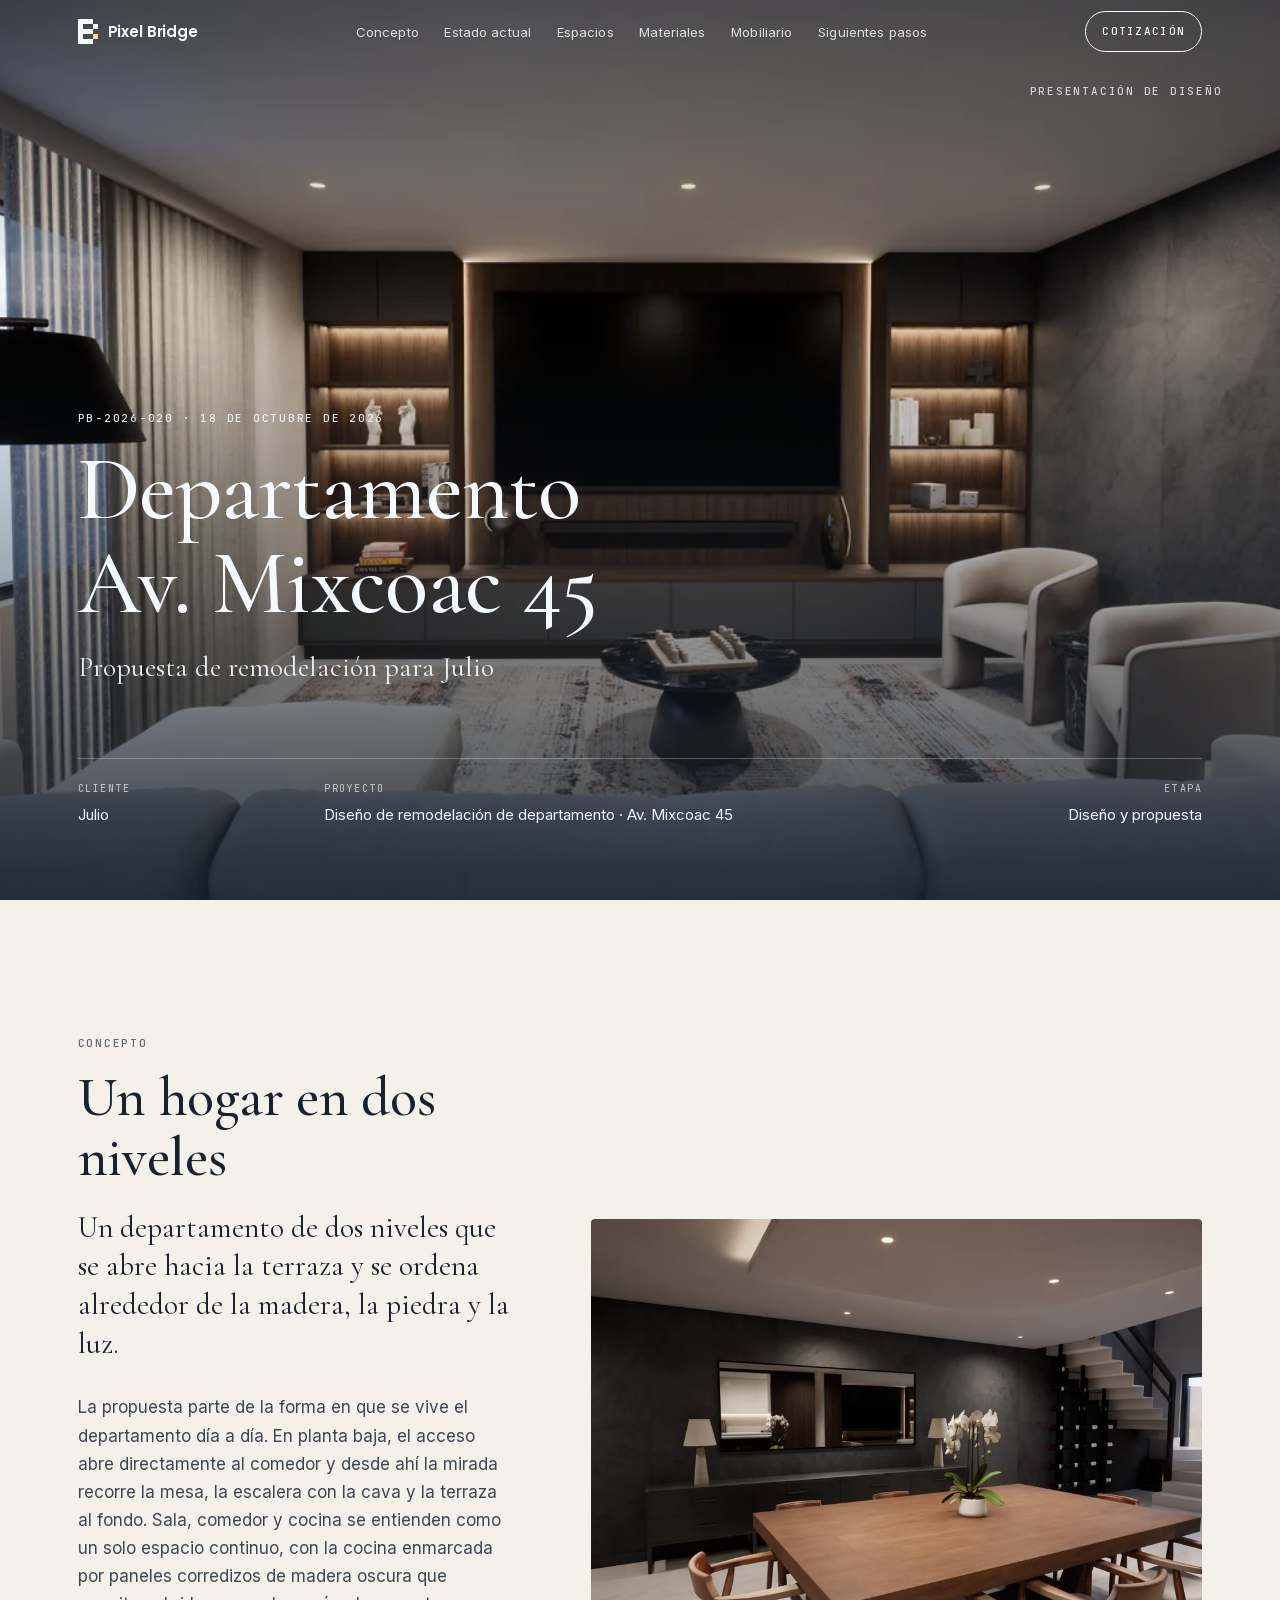
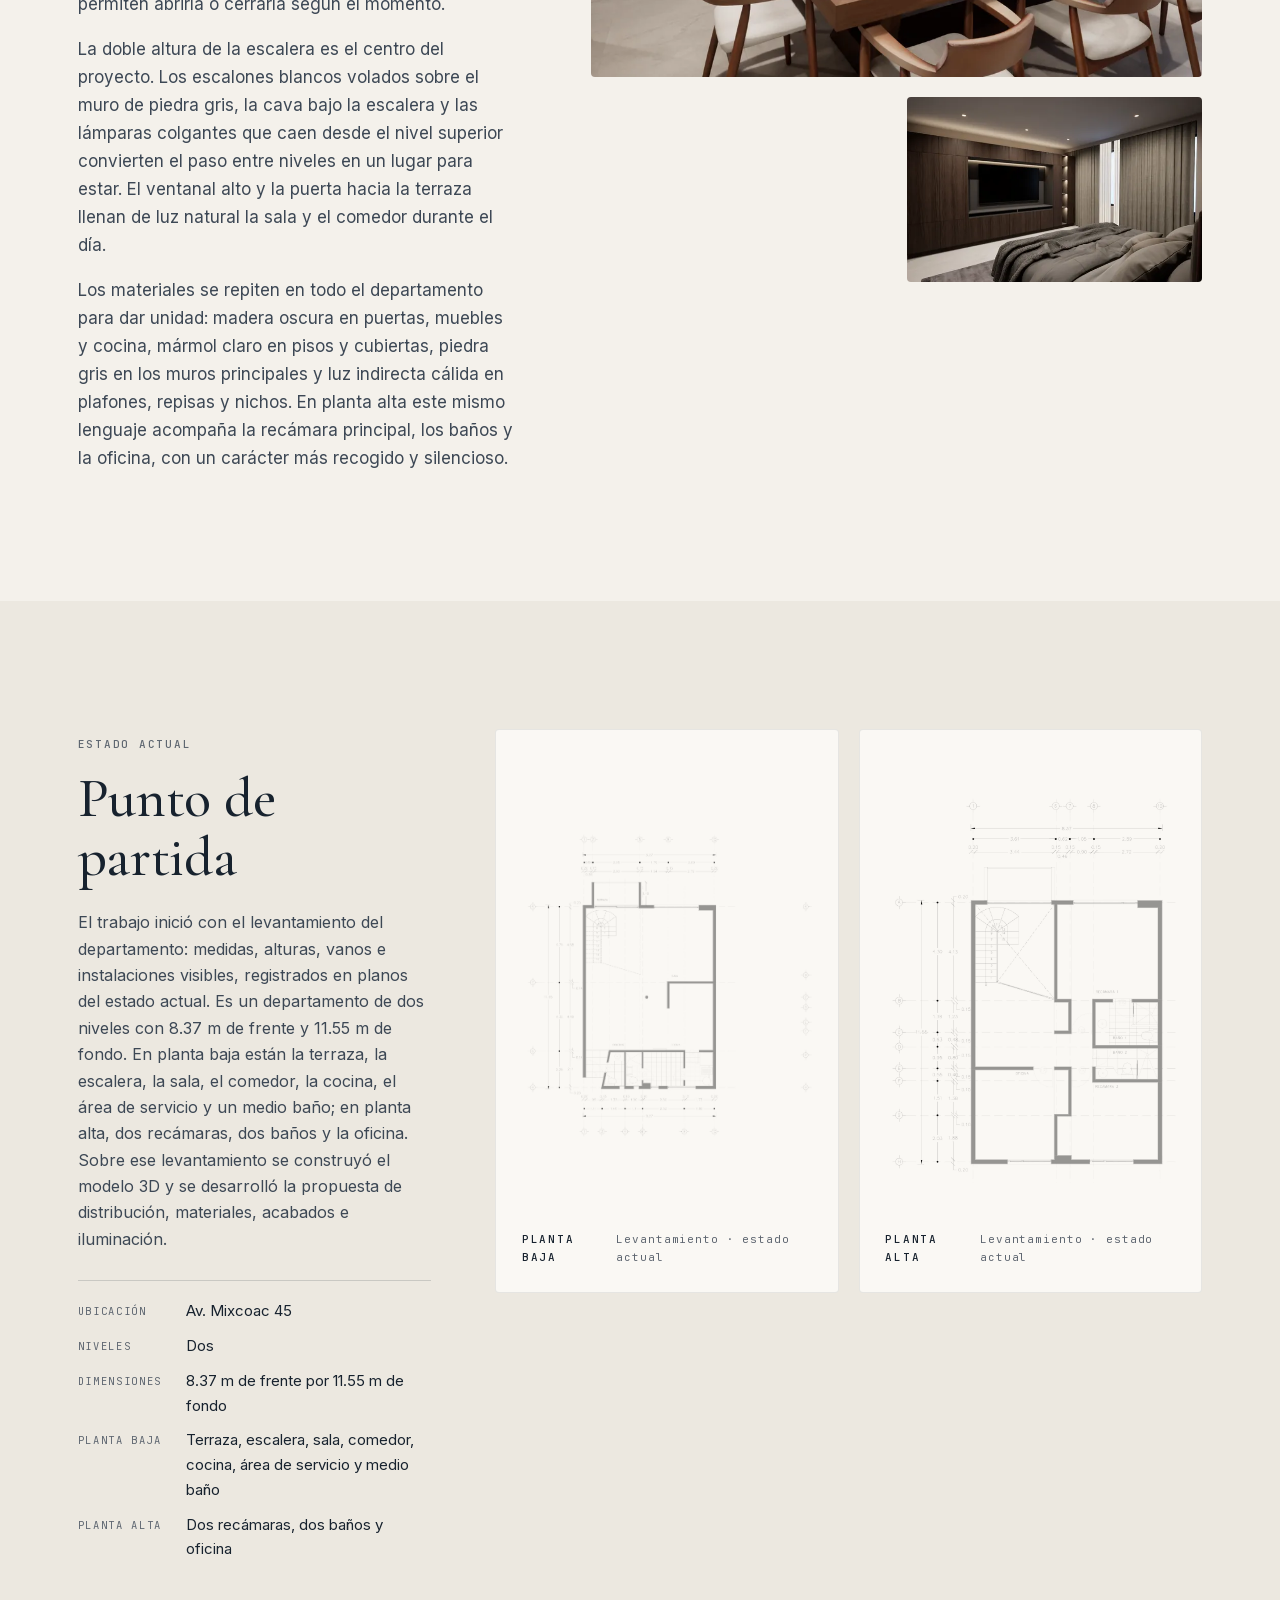
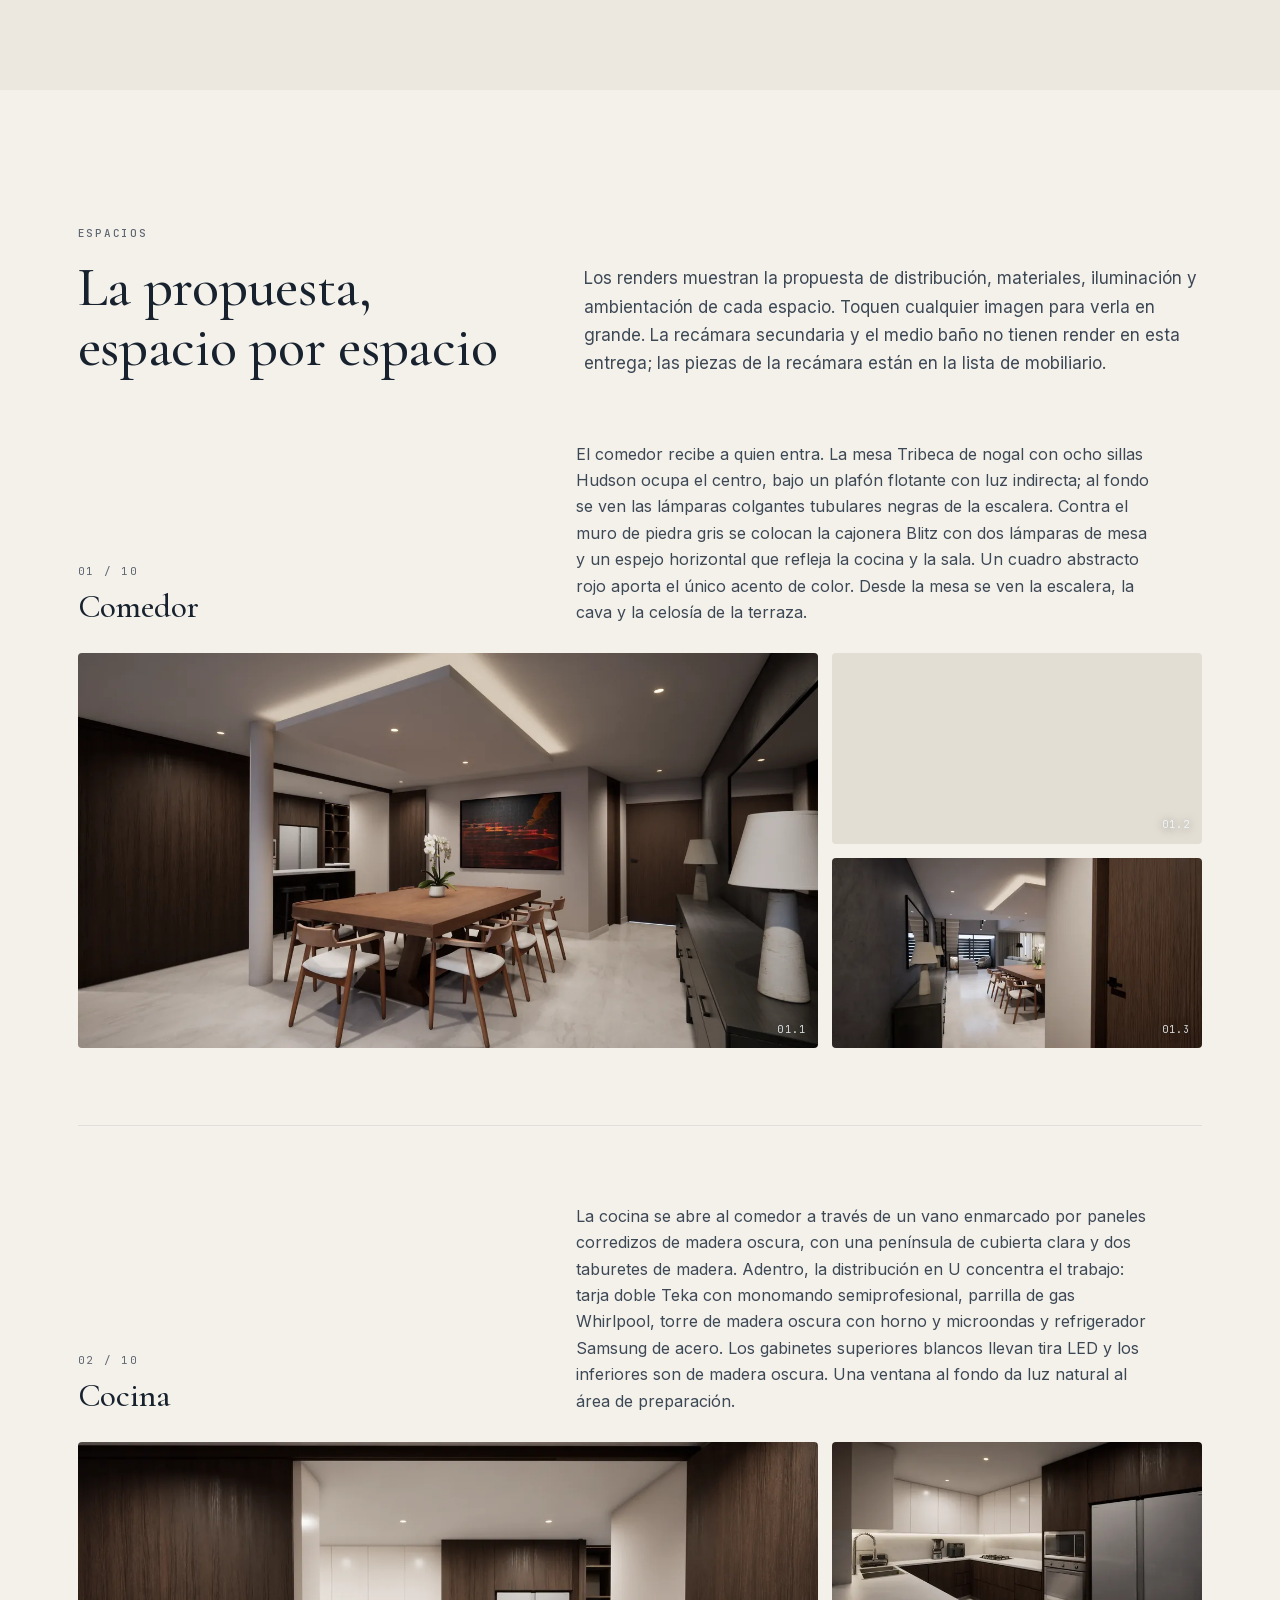
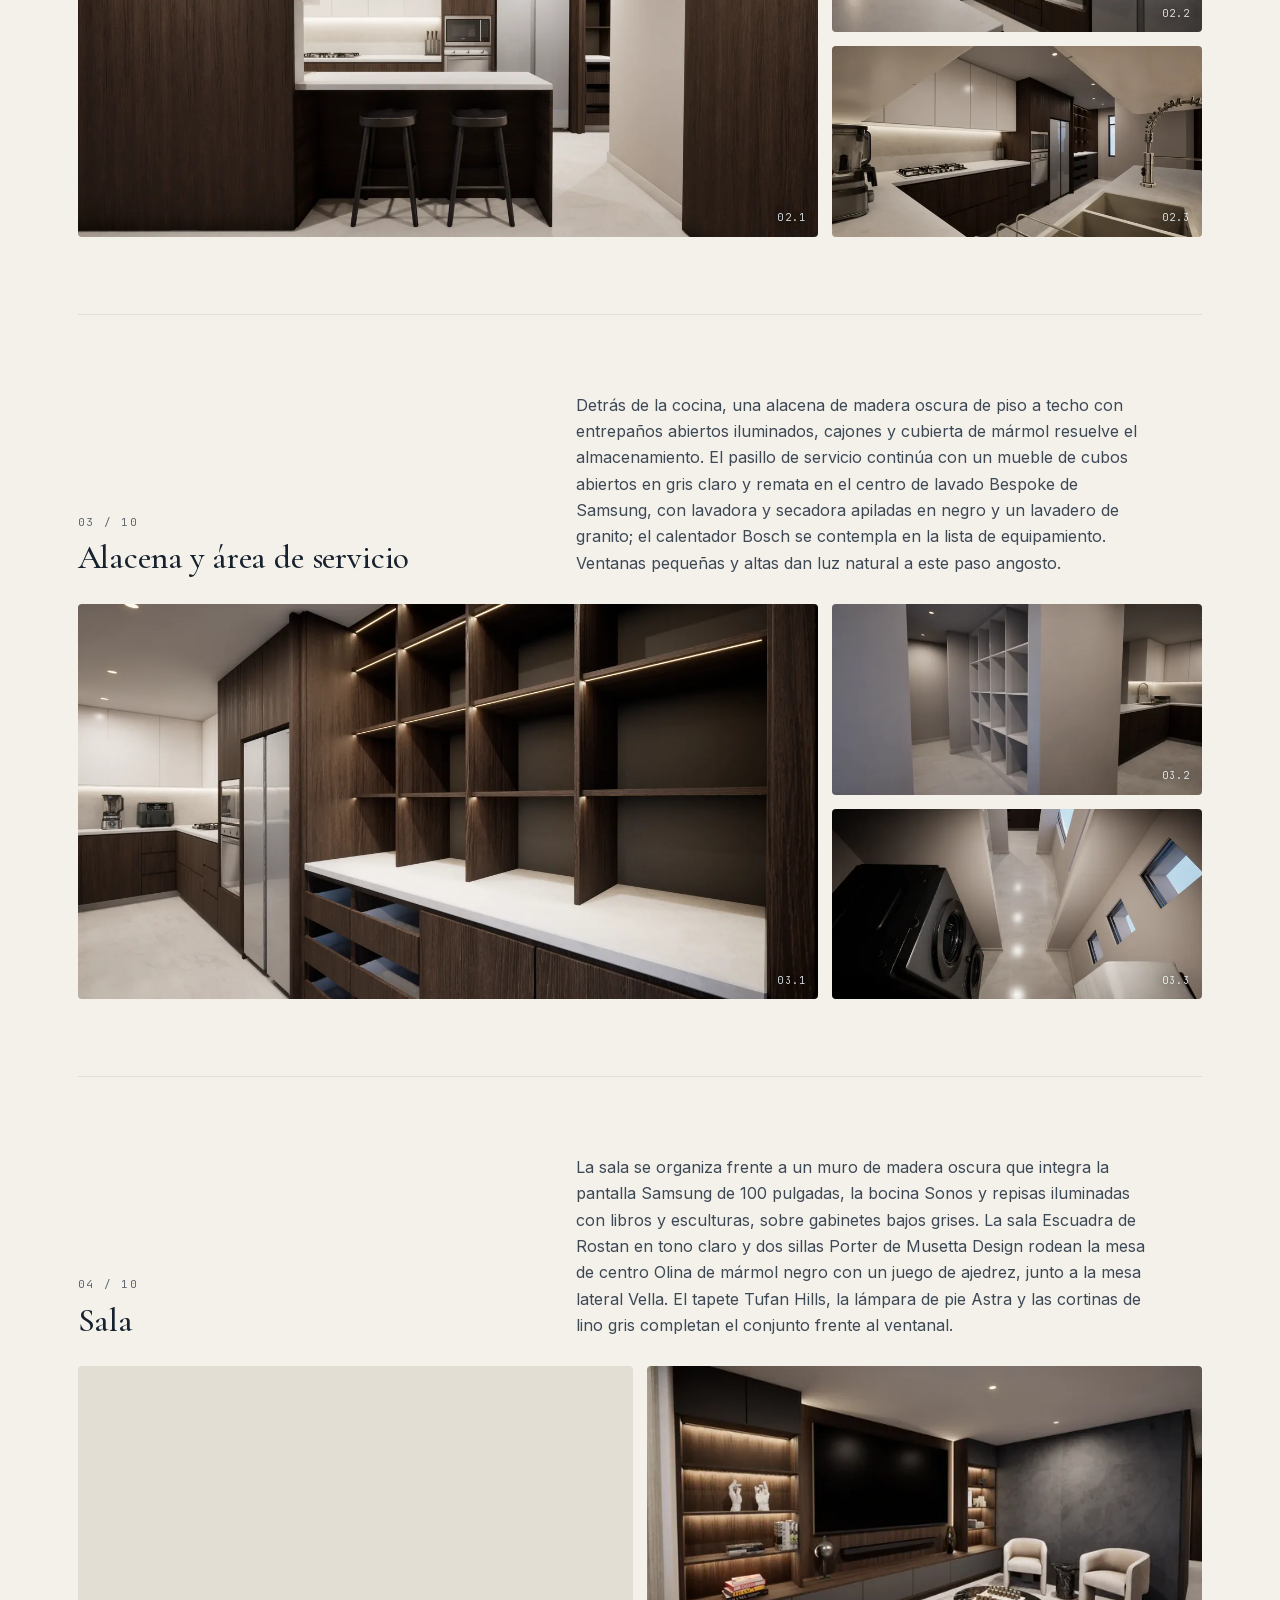
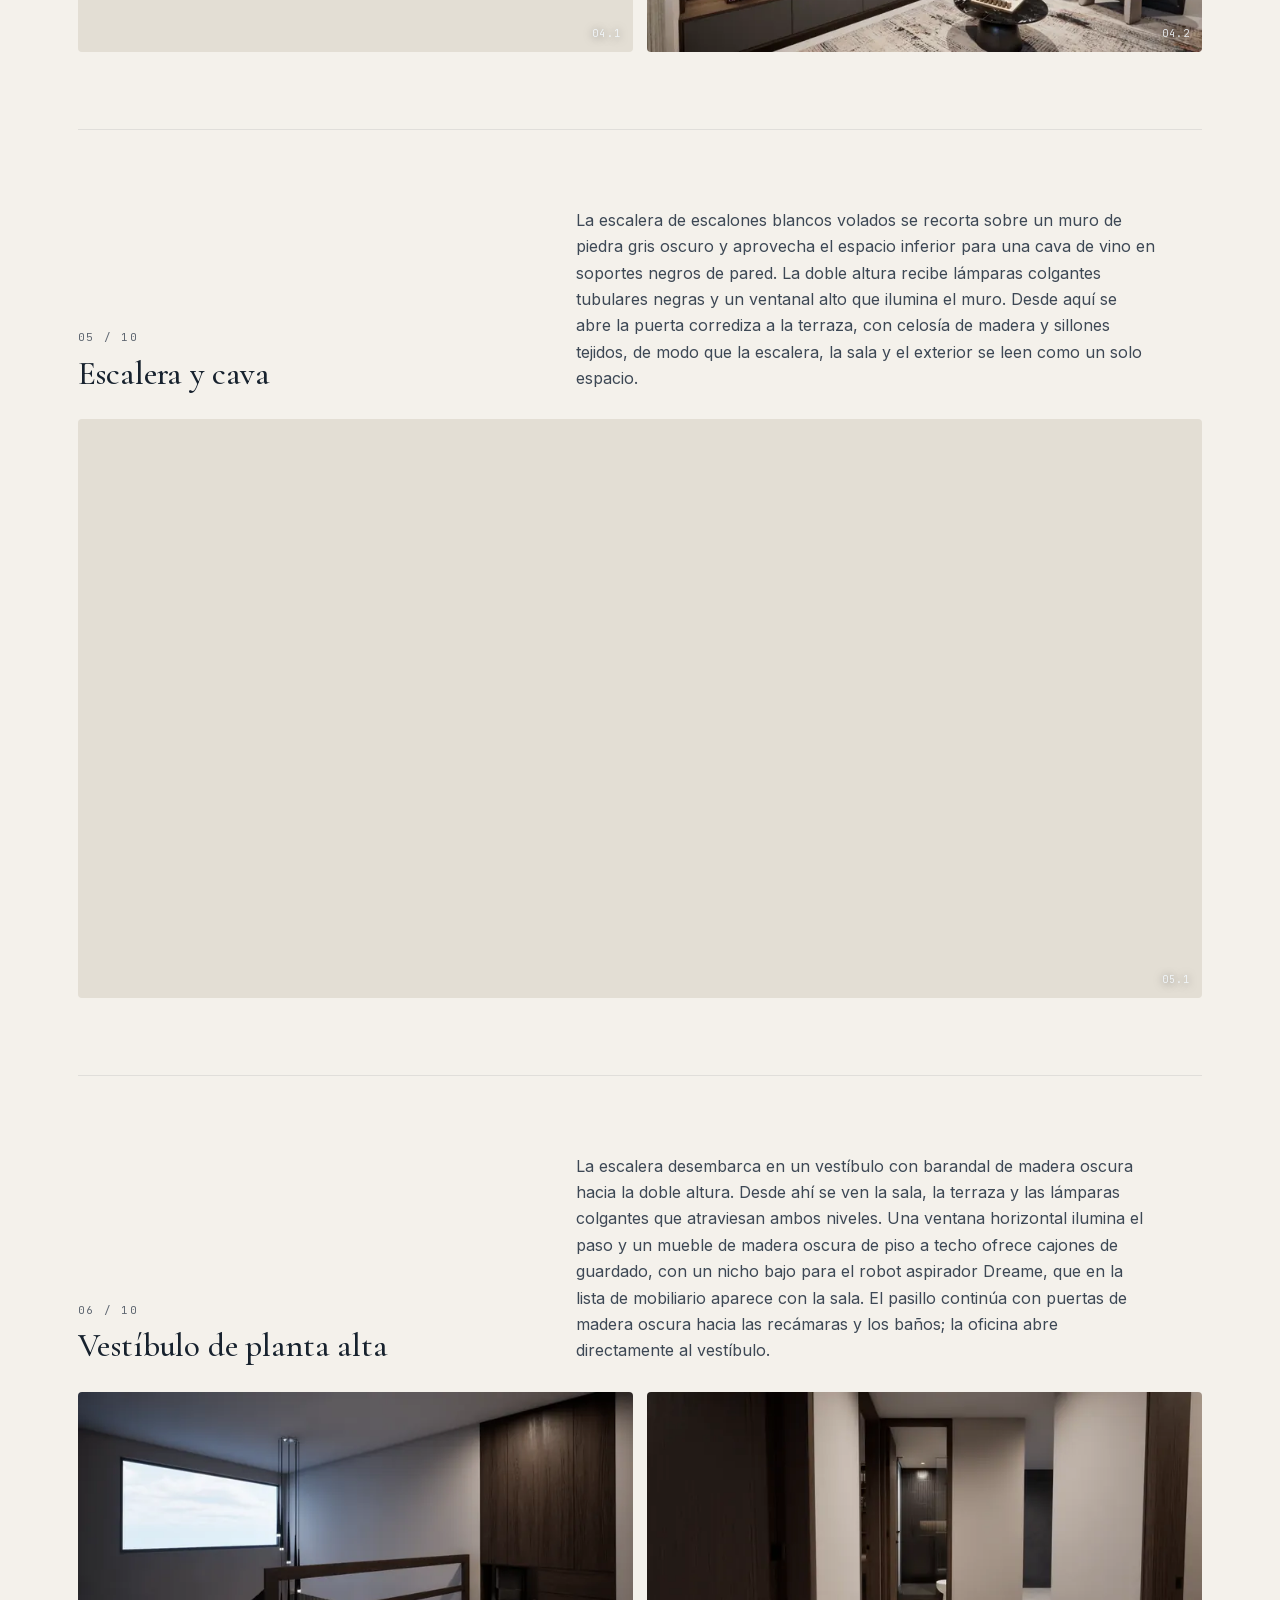
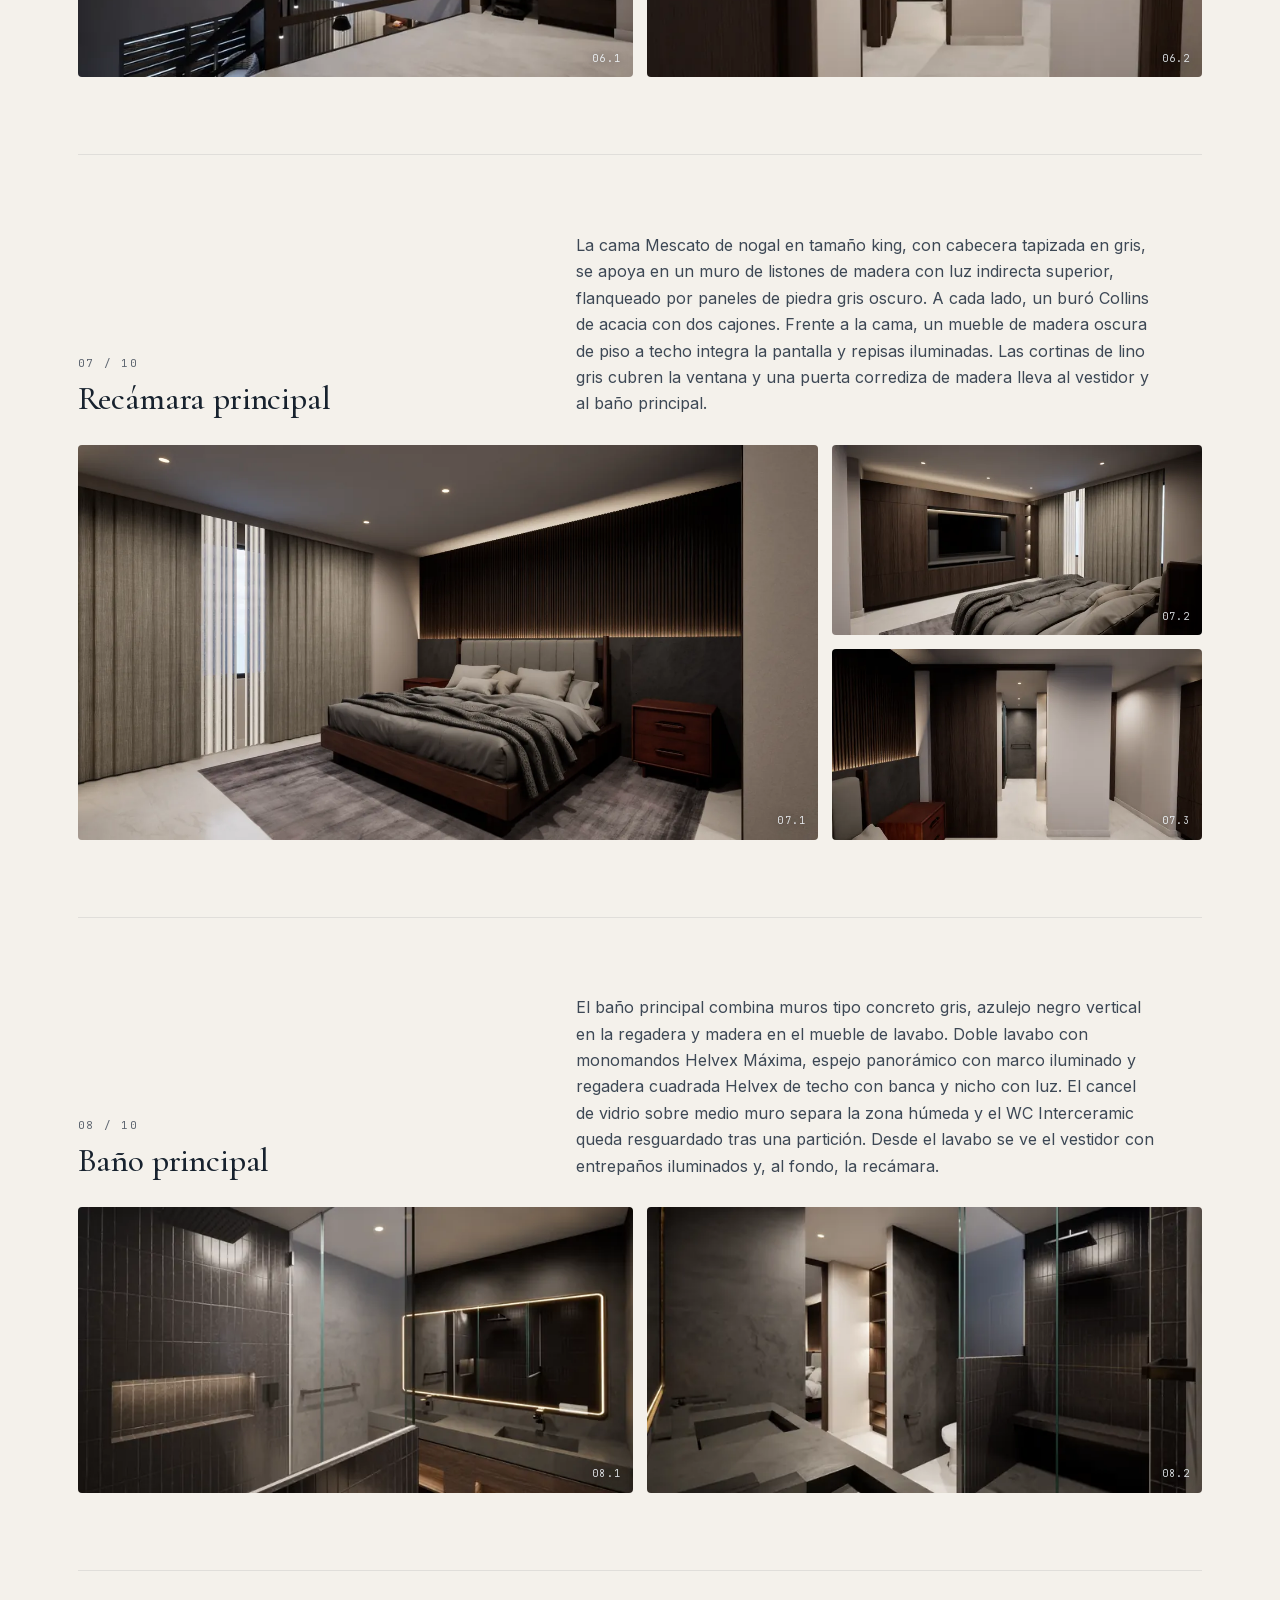
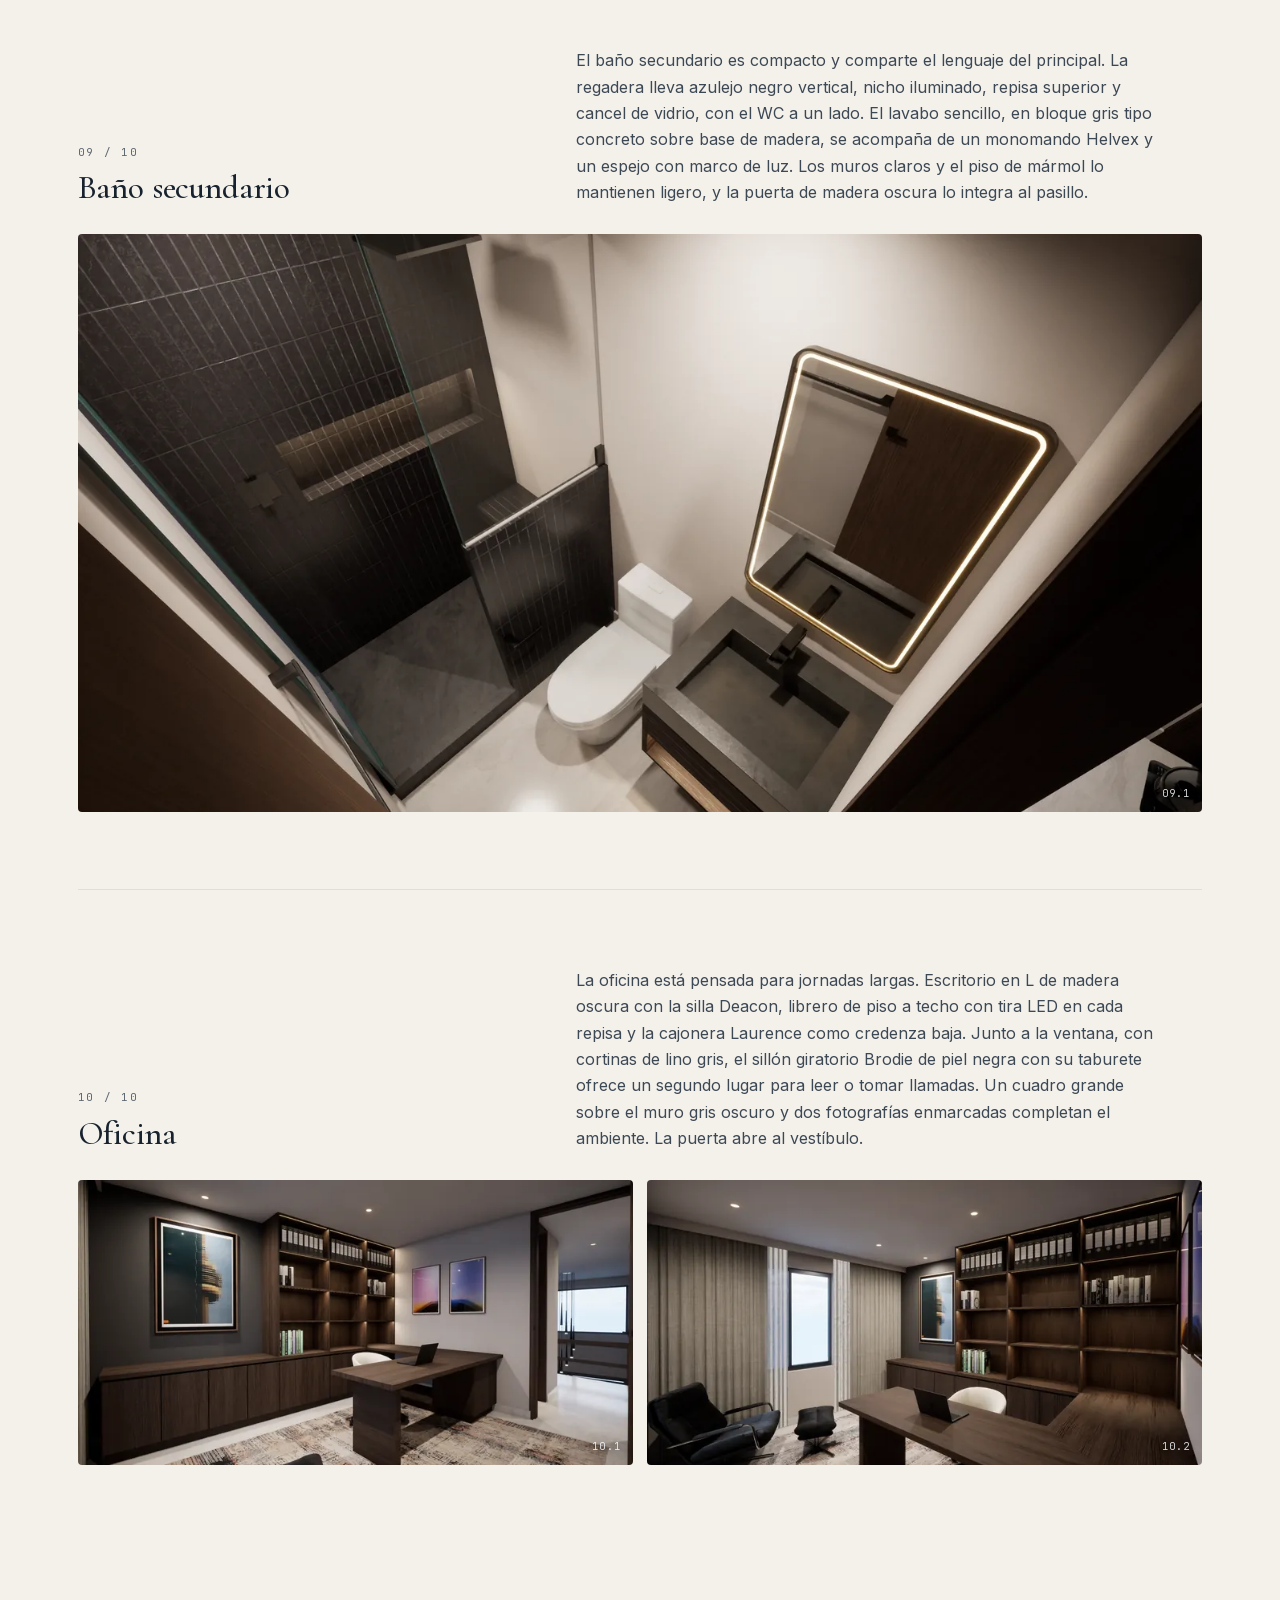
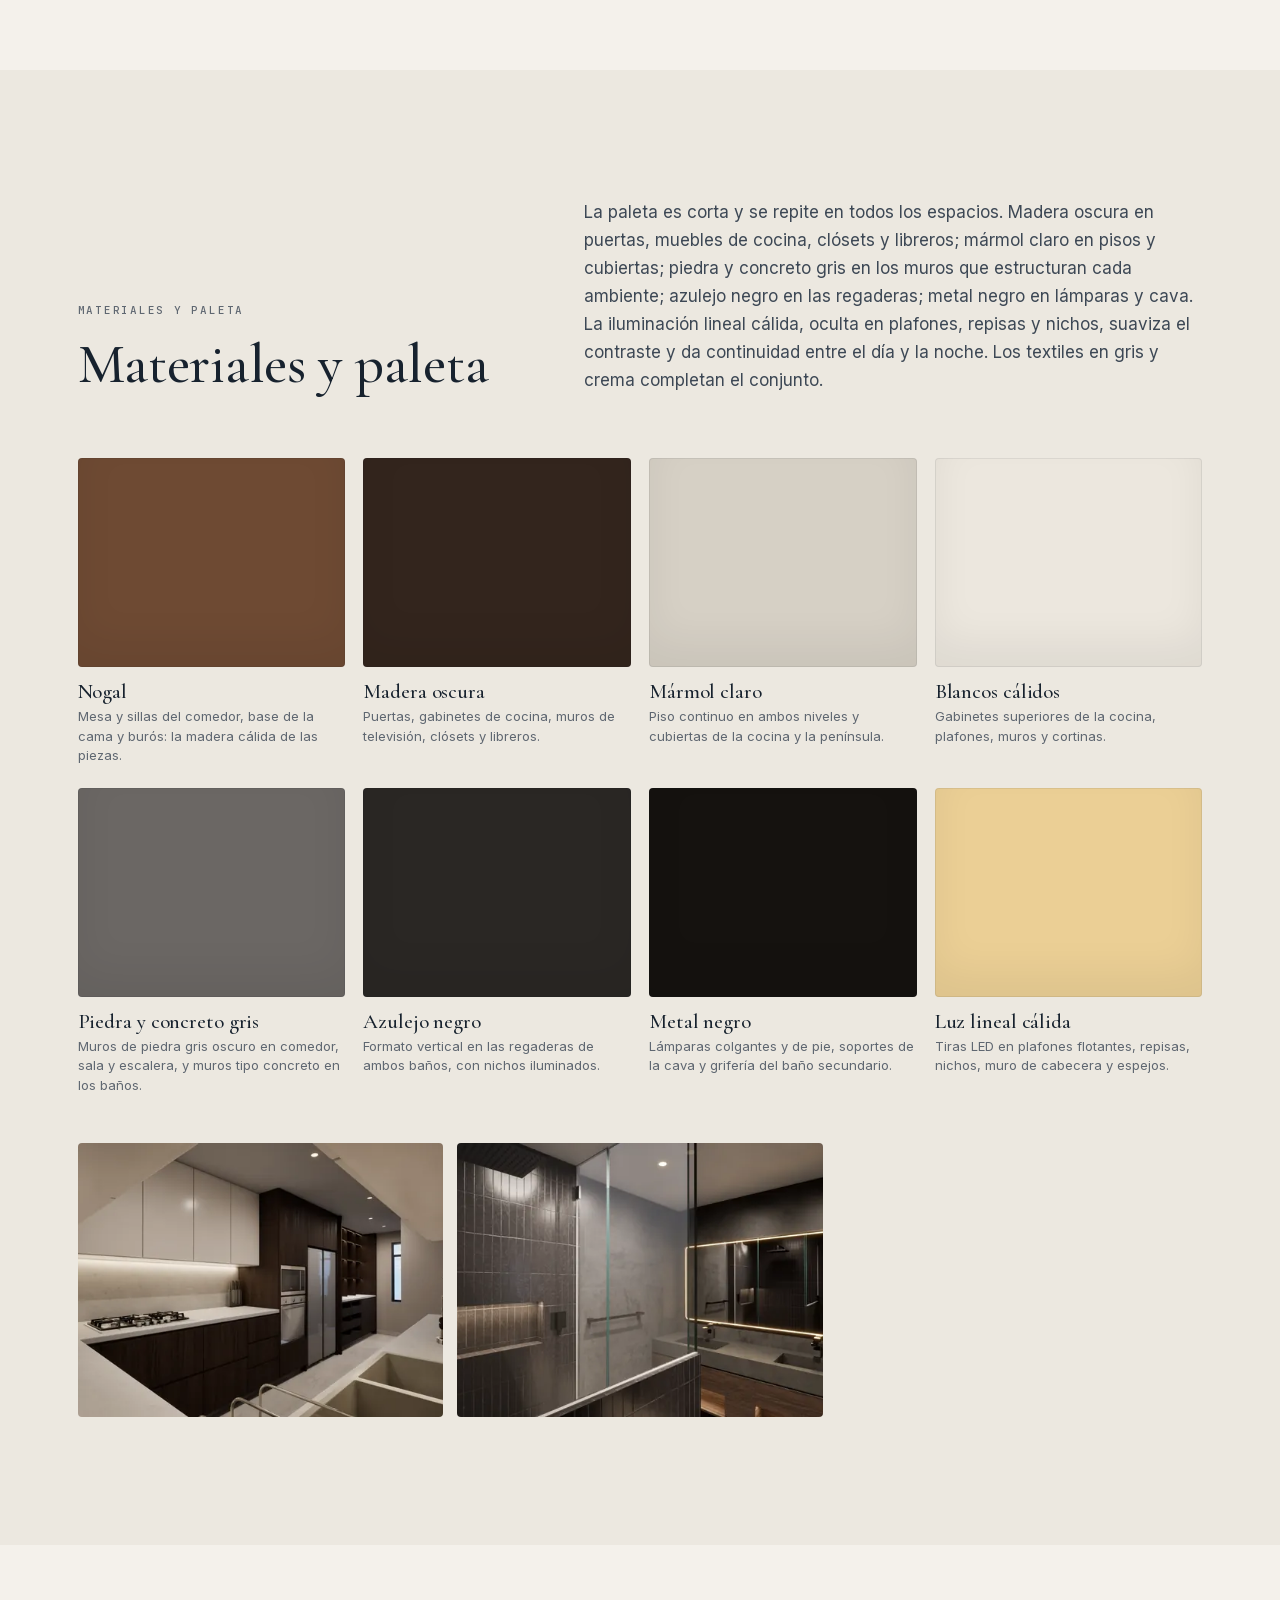
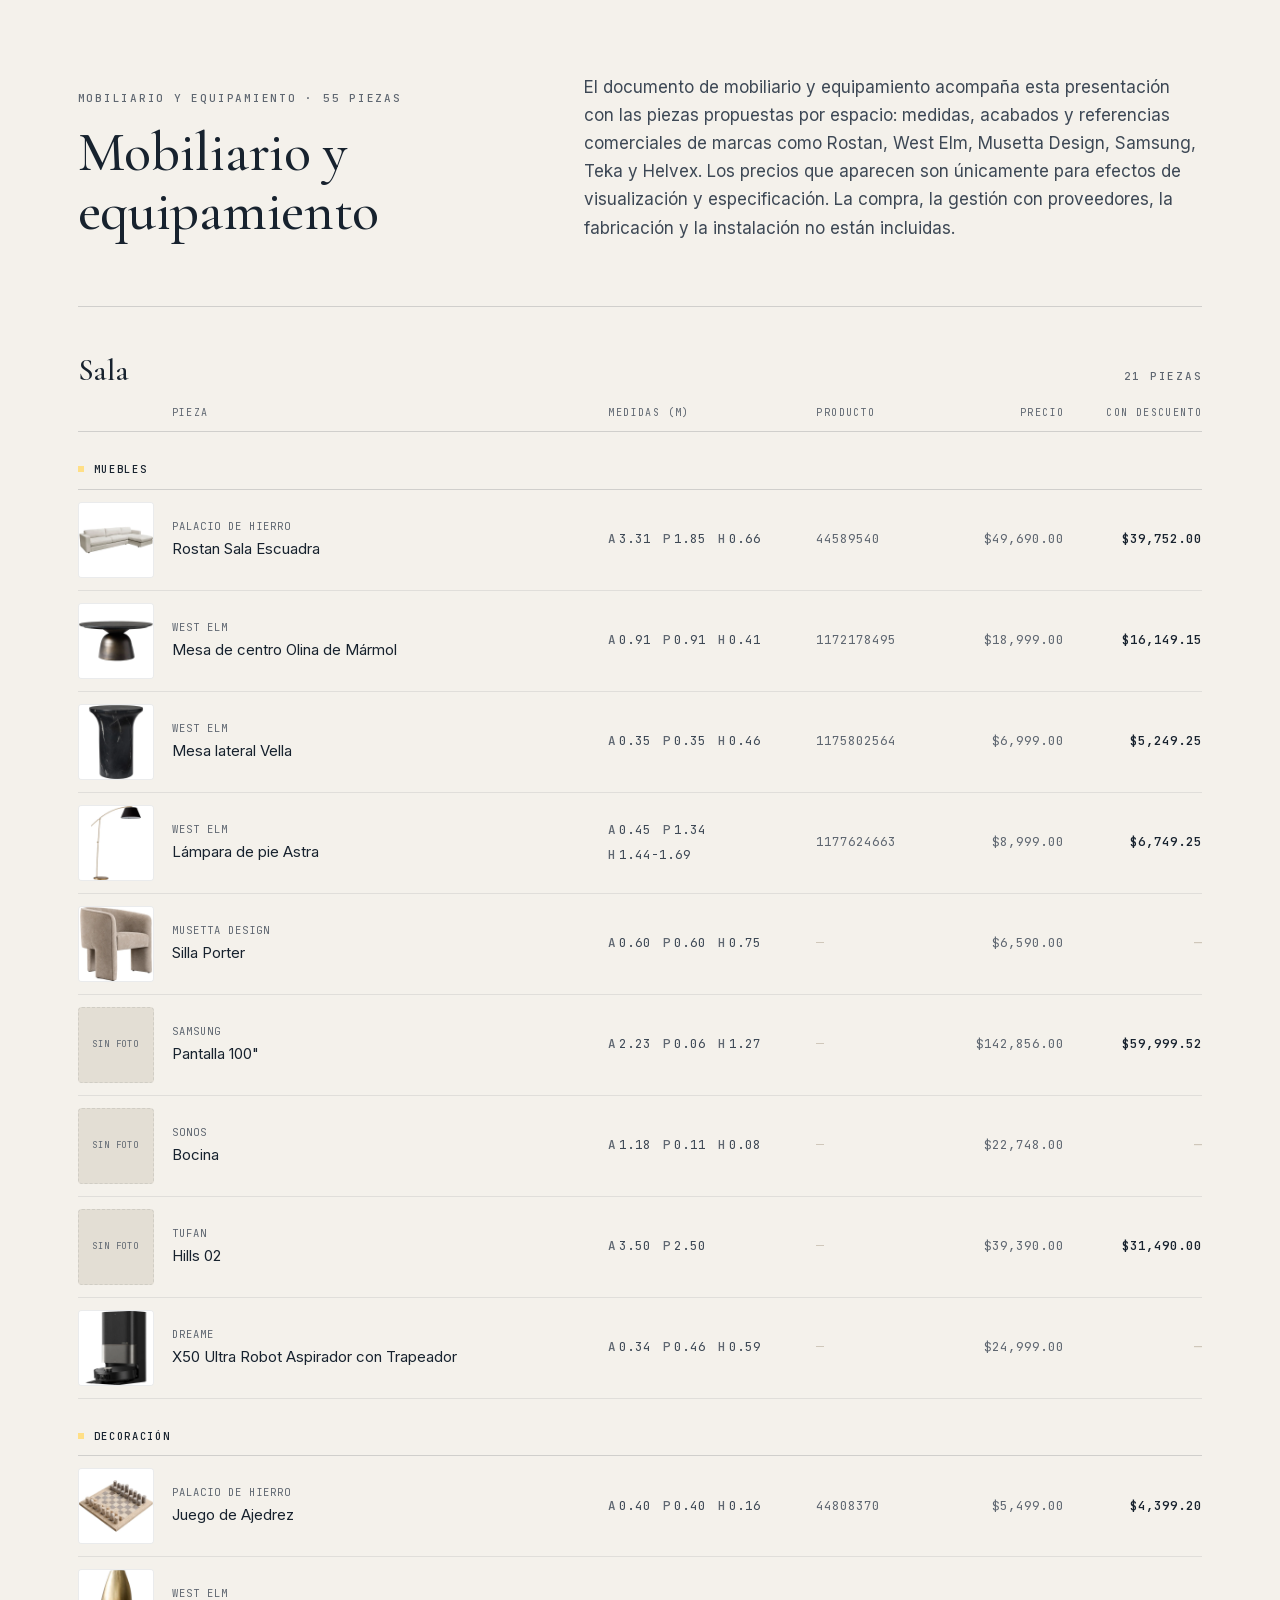
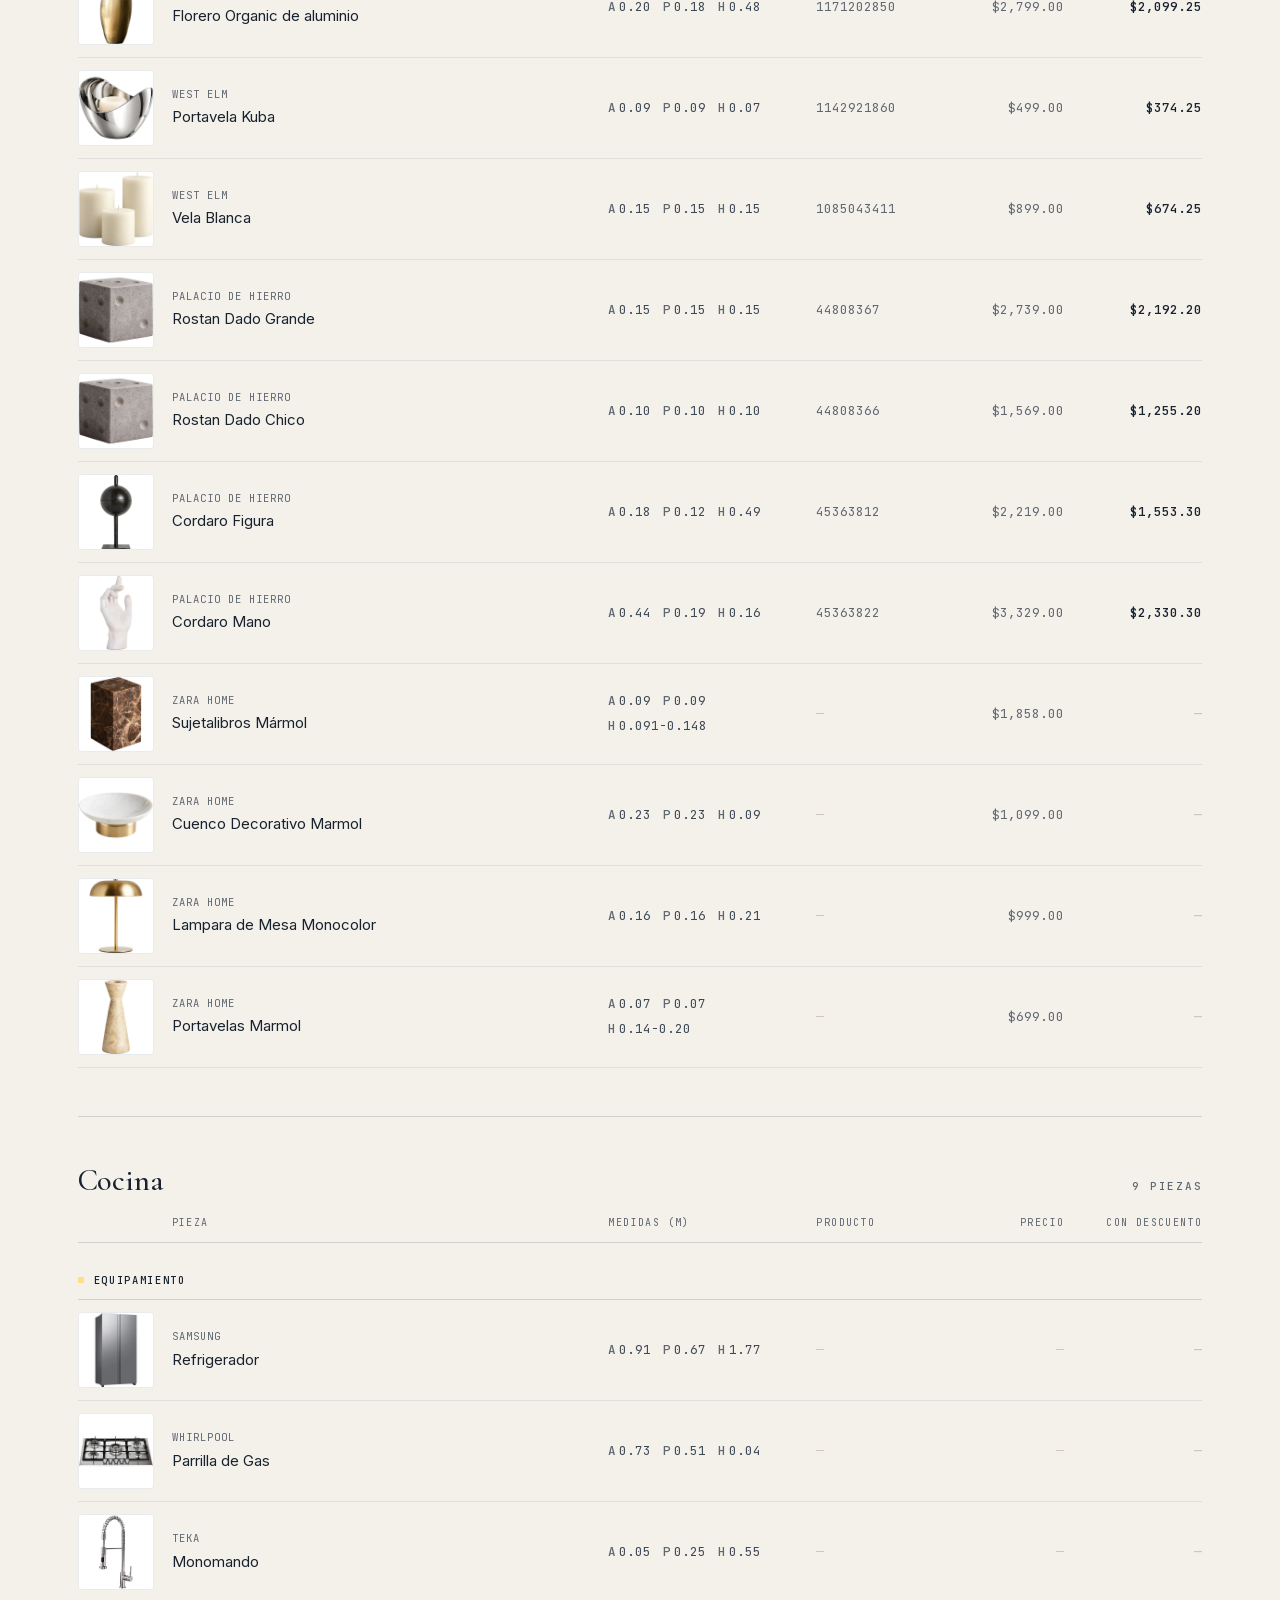
==== index.html @ 2124c9c7 "Publicar sitio" ====
<!DOCTYPE html>
<html lang="es-MX">
<head>
<meta charset="utf-8">
<meta name="viewport" content="width=device-width, initial-scale=1">
<title>Departamento Av. Mixcoac 45 · Presentación de diseño · Pixel Bridge</title>
<meta name="description" content="Propuesta de remodelación para Julio">
<meta name="robots" content="noindex, nofollow">
<meta name="theme-color" content="#17222E">
<link rel="icon" href="assets/marca/favicon.svg" type="image/svg+xml">
<link rel="icon" href="assets/marca/favicon-64.png" sizes="64x64" type="image/png">
<link rel="apple-touch-icon" href="assets/marca/apple-touch-icon.png">
<meta property="og:type" content="website">
<meta property="og:locale" content="es_MX">
<meta property="og:site_name" content="Pixel Bridge">
<meta property="og:title" content="Departamento Av. Mixcoac 45 · Presentación de diseño · Pixel Bridge">
<meta property="og:description" content="Propuesta de remodelación para Julio">
<meta property="og:url" content="https://c-augustoalvarado.github.io/propuesta-av-mixcoac/index.html">
<meta property="og:image" content="https://c-augustoalvarado.github.io/propuesta-av-mixcoac/preview.jpg">
<meta property="og:image:width" content="1200">
<meta property="og:image:height" content="630">
<meta name="twitter:card" content="summary_large_image">
<link rel="preload" href="assets/fuentes/cormorant-garamond-400.woff2" as="font" type="font/woff2" crossorigin>
<link rel="preload" href="assets/fuentes/inter-400.woff2" as="font" type="font/woff2" crossorigin>
<link rel="stylesheet" href="css/fuentes.css">
<link rel="stylesheet" href="css/estilos.css">
</head>
<body>
<svg xmlns="http://www.w3.org/2000/svg" width="0" height="0" style="position:absolute" aria-hidden="true" focusable="false">
  <symbol id="marca" viewBox="0 0 4 5"><path fill="currentColor" d="M0 0h3v1H1v1h2v1H1v1h2v1H0z"/><path fill="currentColor" d="M3 1h1v1H3z"/><path fill="#FFDF86" d="M3 3h1v1H3z"/></symbol>
</svg>
<header class="barra">
  <div class="contenedor barra__interior">
    <a class="marca" href="index.html" aria-label="Pixel Bridge, inicio de la presentación"><svg class="marca__icono" viewBox="0 0 4 5" aria-hidden="true"><use href="#marca"/></svg><span class="marca__nombre">Pixel Bridge</span></a>
    <nav aria-label="Secciones">
      <ul class="barra__enlaces">
        <li><a href="index.html#concepto">Concepto</a></li>
        <li><a href="index.html#estado-actual">Estado actual</a></li>
        <li><a href="index.html#espacios">Espacios</a></li>
        <li><a href="index.html#materiales">Materiales</a></li>
        <li><a href="index.html#mobiliario">Mobiliario</a></li>
        <li><a href="index.html#siguientes-pasos">Siguientes pasos</a></li>
      </ul>
    </nav>
    <div style="display:flex;align-items:center;gap:8px">
      <a class="barra__boton" href="cotizacion.html">Cotización</a>
      <button class="barra__menu" type="button" aria-label="Abrir menú" aria-expanded="false"><span></span></button>
    </div>
  </div>
</header>
<main>
<section class="portada" id="inicio">
  <div class="portada__imagen">
    <img src="assets/img/renders/render-10-2400.webp" srcset="assets/img/renders/render-10-700.webp 700w, assets/img/renders/render-10-1400.webp 1400w, assets/img/renders/render-10-2400.webp 2400w" sizes="100vw" alt="Render de la sala: sofá en escuadra frente al muro de televisión en madera oscura con repisas iluminadas" fetchpriority="high" decoding="async">
  </div>
  <div class="portada__velo" aria-hidden="true"></div>
  <div class="portada__arriba"><span class="etiqueta">Presentación de diseño</span></div>
  <div class="contenedor portada__contenido">
    <span class="etiqueta etiqueta--luz"><span style="white-space:nowrap">PB-2026-020</span> · 18 de octubre de 2026</span>
    <h1>Departamento Av. Mixcoac 45</h1>
    <p class="portada__sub">Propuesta de remodelación para Julio</p>
    <dl class="portada__ficha">
      <div><dt>Cliente</dt><dd>Julio</dd></div>
      <div><dt>Proyecto</dt><dd>Diseño de remodelación de departamento · Av. Mixcoac 45</dd></div>
      <div><dt>Etapa</dt><dd>Diseño y propuesta</dd></div>
    </dl>
  </div>
</section>
<section class="seccion" id="concepto">
  <div class="contenedor concepto aparece">
    <div class="concepto__texto">
      <span class="etiqueta">Concepto</span>
      <h2 style="margin:14px 0 22px">Un hogar en dos niveles</h2>
      <p>Un departamento de dos niveles que se abre hacia la terraza y se ordena alrededor de la madera, la piedra y la luz.</p>
      <p>La propuesta parte de la forma en que se vive el departamento día a día. En planta baja, el acceso abre directamente al comedor y desde ahí la mirada recorre la mesa, la escalera con la cava y la terraza al fondo. Sala, comedor y cocina se entienden como un solo espacio continuo, con la cocina enmarcada por paneles corredizos de madera oscura que permiten abrirla o cerrarla según el momento.</p>
<p>La doble altura de la escalera es el centro del proyecto. Los escalones blancos volados sobre el muro de piedra gris, la cava bajo la escalera y las lámparas colgantes que caen desde el nivel superior convierten el paso entre niveles en un lugar para estar. El ventanal alto y la puerta hacia la terraza llenan de luz natural la sala y el comedor durante el día.</p>
<p>Los materiales se repiten en todo el departamento para dar unidad: madera oscura en puertas, muebles y cocina, mármol claro en pisos y cubiertas, piedra gris en los muros principales y luz indirecta cálida en plafones, repisas y nichos. En planta alta este mismo lenguaje acompaña la recámara principal, los baños y la oficina, con un carácter más recogido y silencioso.</p>
    </div>
    <div>
      <div class="concepto__imagen"><img src="assets/img/renders/render-03-1400.webp" srcset="assets/img/renders/render-03-700.webp 700w, assets/img/renders/render-03-1400.webp 1400w, assets/img/renders/render-03-2400.webp 2400w" sizes="(min-width: 820px) min(58vw, 720px), 100vw" alt="Render del comedor con la mesa de nogal, el muro de piedra gris y la escalera con la cava al fondo" loading="lazy" decoding="async"></div>
      <div class="concepto__fila"><div><img src="assets/img/renders/render-12-1400.webp" srcset="assets/img/renders/render-12-700.webp 700w, assets/img/renders/render-12-1400.webp 1400w, assets/img/renders/render-12-2400.webp 2400w" sizes="(min-width: 820px) min(29vw, 350px), 100vw" alt="Render de la doble altura: escalera de escalones volados, cava bajo la escalera y lámparas colgantes" loading="lazy" decoding="async"></div><div><img src="assets/img/renders/render-17-1400.webp" srcset="assets/img/renders/render-17-700.webp 700w, assets/img/renders/render-17-1400.webp 1400w, assets/img/renders/render-17-2400.webp 2400w" sizes="(min-width: 820px) min(29vw, 350px), 100vw" alt="Render de la recámara principal: muro de televisión en madera oscura frente a la cama" loading="lazy" decoding="async"></div></div>
    </div>
  </div>
</section>
<section class="seccion seccion--arena" id="estado-actual">
  <div class="contenedor estado aparece">
    <div>
      <span class="etiqueta">Estado actual</span>
      <h2 style="margin-top:14px">Punto de partida</h2>
      <div class="texto" style="margin-top:22px"><p>El trabajo inició con el levantamiento del departamento: medidas, alturas, vanos e instalaciones visibles, registrados en planos del estado actual. Es un departamento de dos niveles con 8.37 m de frente y 11.55 m de fondo. En planta baja están la terraza, la escalera, la sala, el comedor, la cocina, el área de servicio y un medio baño; en planta alta, dos recámaras, dos baños y la oficina. Sobre ese levantamiento se construyó el modelo 3D y se desarrolló la propuesta de distribución, materiales, acabados e iluminación.</p></div>
      <dl class="ficha">
        <dt>Ubicación</dt><dd>Av. Mixcoac 45</dd>
        <dt>Niveles</dt><dd>Dos</dd>
        <dt>Dimensiones</dt><dd>8.37 m de frente por 11.55 m de fondo</dd>
        <dt>Planta baja</dt><dd>Terraza, escalera, sala, comedor, cocina, área de servicio y medio baño</dd>
        <dt>Planta alta</dt><dd>Dos recámaras, dos baños y oficina</dd>
      </dl>
    </div>
    <div class="planos">
      <figure class="plano plano--baja" style="margin:0">
        <img src="assets/img/planos/planta-baja.webp" alt="Plano del estado actual de la planta baja: terraza, escalera, sala, comedor, cocina, área de servicio y medio baño" loading="lazy" decoding="async" width="1434" height="1569">
        <figcaption><span class="etiqueta etiqueta--tinta">Planta baja</span><span>Levantamiento · estado actual</span></figcaption>
      </figure>
      <figure class="plano plano--alta" style="margin:0">
        <img src="assets/img/planos/planta-alta.webp" alt="Plano del estado actual de la planta alta: escalera, dos recámaras, dos baños y oficina" loading="lazy" decoding="async" width="1002" height="1362">
        <figcaption><span class="etiqueta etiqueta--tinta">Planta alta</span><span>Levantamiento · estado actual</span></figcaption>
      </figure>
    </div>
  </div>
</section>
<section class="seccion" id="espacios">
  <div class="contenedor">
    <div class="cabecera aparece">
      <div><span class="etiqueta">Espacios</span><h2>La propuesta, espacio por espacio</h2></div>
      <div class="texto"><p>Los renders muestran la propuesta de distribución, materiales, iluminación y ambientación de cada espacio. Toquen cualquier imagen para verla en grande. La recámara secundaria y el medio baño no tienen render en esta entrega; las piezas de la recámara están en la lista de mobiliario.</p></div>
    </div>
    <article class="espacio aparece" id="comedor">
      <div class="espacio__cabecera">
        <div>
          <div class="espacio__numero">01 / 10</div>
          <h3>Comedor</h3>
        </div>
        <p>El comedor recibe a quien entra. La mesa Tribeca de nogal con ocho sillas Hudson ocupa el centro, bajo un plafón flotante con luz indirecta; al fondo se ven las lámparas colgantes tubulares negras de la escalera. Contra el muro de piedra gris se colocan la cajonera Blitz con dos lámparas de mesa y un espejo horizontal que refleja la cocina y la sala. Un cuadro abstracto rojo aporta el único acento de color. Desde la mesa se ven la escalera, la cava y la celosía de la terraza.</p>
      </div>
      <div class="galeria" data-n="3">
        <a class="galeria__pieza" href="assets/img/renders/render-02-2400.webp" data-grande="assets/img/renders/render-02-2400.webp" data-titulo="Comedor" data-indice="01.1">
          <img src="assets/img/renders/render-02-1400.webp" srcset="assets/img/renders/render-02-700.webp 700w, assets/img/renders/render-02-1400.webp 1400w, assets/img/renders/render-02-2400.webp 2400w" sizes="(min-width: 640px) min(62vw, 770px), 100vw" alt="Comedor, vista 1" loading="lazy" decoding="async">
        </a>
        <a class="galeria__pieza" href="assets/img/renders/render-03-2400.webp" data-grande="assets/img/renders/render-03-2400.webp" data-titulo="Comedor" data-indice="01.2">
          <img src="assets/img/renders/render-03-1400.webp" srcset="assets/img/renders/render-03-700.webp 700w, assets/img/renders/render-03-1400.webp 1400w, assets/img/renders/render-03-2400.webp 2400w" sizes="(min-width: 640px) min(31vw, 390px), 100vw" alt="Comedor, vista 2" loading="lazy" decoding="async">
        </a>
        <a class="galeria__pieza" href="assets/img/renders/render-01-2400.webp" data-grande="assets/img/renders/render-01-2400.webp" data-titulo="Comedor" data-indice="01.3">
          <img src="assets/img/renders/render-01-1400.webp" srcset="assets/img/renders/render-01-700.webp 700w, assets/img/renders/render-01-1400.webp 1400w, assets/img/renders/render-01-2400.webp 2400w" sizes="(min-width: 640px) min(31vw, 390px), 100vw" alt="Comedor, vista 3" loading="lazy" decoding="async">
        </a>
      </div>
    </article>
    <article class="espacio aparece" id="cocina">
      <div class="espacio__cabecera">
        <div>
          <div class="espacio__numero">02 / 10</div>
          <h3>Cocina</h3>
        </div>
        <p>La cocina se abre al comedor a través de un vano enmarcado por paneles corredizos de madera oscura, con una península de cubierta clara y dos taburetes de madera. Adentro, la distribución en U concentra el trabajo: tarja doble Teka con monomando semiprofesional, parrilla de gas Whirlpool, torre de madera oscura con horno y microondas y refrigerador Samsung de acero. Los gabinetes superiores blancos llevan tira LED y los inferiores son de madera oscura. Una ventana al fondo da luz natural al área de preparación.</p>
      </div>
      <div class="galeria" data-n="3">
        <a class="galeria__pieza" href="assets/img/renders/render-04-2400.webp" data-grande="assets/img/renders/render-04-2400.webp" data-titulo="Cocina" data-indice="02.1">
          <img src="assets/img/renders/render-04-1400.webp" srcset="assets/img/renders/render-04-700.webp 700w, assets/img/renders/render-04-1400.webp 1400w, assets/img/renders/render-04-2400.webp 2400w" sizes="(min-width: 640px) min(62vw, 770px), 100vw" alt="Cocina, vista 1" loading="lazy" decoding="async">
        </a>
        <a class="galeria__pieza" href="assets/img/renders/render-05-2400.webp" data-grande="assets/img/renders/render-05-2400.webp" data-titulo="Cocina" data-indice="02.2">
          <img src="assets/img/renders/render-05-1400.webp" srcset="assets/img/renders/render-05-700.webp 700w, assets/img/renders/render-05-1400.webp 1400w, assets/img/renders/render-05-2400.webp 2400w" sizes="(min-width: 640px) min(31vw, 390px), 100vw" alt="Cocina, vista 2" loading="lazy" decoding="async">
        </a>
        <a class="galeria__pieza" href="assets/img/renders/render-06-2400.webp" data-grande="assets/img/renders/render-06-2400.webp" data-titulo="Cocina" data-indice="02.3">
          <img src="assets/img/renders/render-06-1400.webp" srcset="assets/img/renders/render-06-700.webp 700w, assets/img/renders/render-06-1400.webp 1400w, assets/img/renders/render-06-2400.webp 2400w" sizes="(min-width: 640px) min(31vw, 390px), 100vw" alt="Cocina, vista 3" loading="lazy" decoding="async">
        </a>
      </div>
    </article>
    <article class="espacio aparece" id="area-de-servicio">
      <div class="espacio__cabecera">
        <div>
          <div class="espacio__numero">03 / 10</div>
          <h3>Alacena y área de servicio</h3>
        </div>
        <p>Detrás de la cocina, una alacena de madera oscura de piso a techo con entrepaños abiertos iluminados, cajones y cubierta de mármol resuelve el almacenamiento. El pasillo de servicio continúa con un mueble de cubos abiertos en gris claro y remata en el centro de lavado Bespoke de Samsung, con lavadora y secadora apiladas en negro y un lavadero de granito; el calentador Bosch se contempla en la lista de equipamiento. Ventanas pequeñas y altas dan luz natural a este paso angosto.</p>
      </div>
      <div class="galeria" data-n="3">
        <a class="galeria__pieza" href="assets/img/renders/render-07-2400.webp" data-grande="assets/img/renders/render-07-2400.webp" data-titulo="Alacena y área de servicio" data-indice="03.1">
          <img src="assets/img/renders/render-07-1400.webp" srcset="assets/img/renders/render-07-700.webp 700w, assets/img/renders/render-07-1400.webp 1400w, assets/img/renders/render-07-2400.webp 2400w" sizes="(min-width: 640px) min(62vw, 770px), 100vw" alt="Alacena y área de servicio, vista 1" loading="lazy" decoding="async">
        </a>
        <a class="galeria__pieza" href="assets/img/renders/render-08-2400.webp" data-grande="assets/img/renders/render-08-2400.webp" data-titulo="Alacena y área de servicio" data-indice="03.2">
          <img src="assets/img/renders/render-08-1400.webp" srcset="assets/img/renders/render-08-700.webp 700w, assets/img/renders/render-08-1400.webp 1400w, assets/img/renders/render-08-2400.webp 2400w" sizes="(min-width: 640px) min(31vw, 390px), 100vw" alt="Alacena y área de servicio, vista 2" loading="lazy" decoding="async">
        </a>
        <a class="galeria__pieza" href="assets/img/renders/render-09-2400.webp" data-grande="assets/img/renders/render-09-2400.webp" data-titulo="Alacena y área de servicio" data-indice="03.3">
          <img src="assets/img/renders/render-09-1400.webp" srcset="assets/img/renders/render-09-700.webp 700w, assets/img/renders/render-09-1400.webp 1400w, assets/img/renders/render-09-2400.webp 2400w" sizes="(min-width: 640px) min(31vw, 390px), 100vw" alt="Alacena y área de servicio, vista 3" loading="lazy" decoding="async">
        </a>
      </div>
    </article>
    <article class="espacio aparece" id="sala">
      <div class="espacio__cabecera">
        <div>
          <div class="espacio__numero">04 / 10</div>
          <h3>Sala</h3>
        </div>
        <p>La sala se organiza frente a un muro de madera oscura que integra la pantalla Samsung de 100 pulgadas, la bocina Sonos y repisas iluminadas con libros y esculturas, sobre gabinetes bajos grises. La sala Escuadra de Rostan en tono claro y dos sillas Porter de Musetta Design rodean la mesa de centro Olina de mármol negro con un juego de ajedrez, junto a la mesa lateral Vella. El tapete Tufan Hills, la lámpara de pie Astra y las cortinas de lino gris completan el conjunto frente al ventanal.</p>
      </div>
      <div class="galeria" data-n="2">
        <a class="galeria__pieza" href="assets/img/renders/render-10-2400.webp" data-grande="assets/img/renders/render-10-2400.webp" data-titulo="Sala" data-indice="04.1">
          <img src="assets/img/renders/render-10-1400.webp" srcset="assets/img/renders/render-10-700.webp 700w, assets/img/renders/render-10-1400.webp 1400w, assets/img/renders/render-10-2400.webp 2400w" sizes="(min-width: 640px) min(48vw, 600px), 100vw" alt="Sala, vista 1" loading="lazy" decoding="async">
        </a>
        <a class="galeria__pieza" href="assets/img/renders/render-11-2400.webp" data-grande="assets/img/renders/render-11-2400.webp" data-titulo="Sala" data-indice="04.2">
          <img src="assets/img/renders/render-11-1400.webp" srcset="assets/img/renders/render-11-700.webp 700w, assets/img/renders/render-11-1400.webp 1400w, assets/img/renders/render-11-2400.webp 2400w" sizes="(min-width: 640px) min(48vw, 600px), 100vw" alt="Sala, vista 2" loading="lazy" decoding="async">
        </a>
      </div>
    </article>
    <article class="espacio aparece" id="escalera">
      <div class="espacio__cabecera">
        <div>
          <div class="espacio__numero">05 / 10</div>
          <h3>Escalera y cava</h3>
        </div>
        <p>La escalera de escalones blancos volados se recorta sobre un muro de piedra gris oscuro y aprovecha el espacio inferior para una cava de vino en soportes negros de pared. La doble altura recibe lámparas colgantes tubulares negras y un ventanal alto que ilumina el muro. Desde aquí se abre la puerta corrediza a la terraza, con celosía de madera y sillones tejidos, de modo que la escalera, la sala y el exterior se leen como un solo espacio.</p>
      </div>
      <div class="galeria" data-n="1">
        <a class="galeria__pieza" href="assets/img/renders/render-12-2400.webp" data-grande="assets/img/renders/render-12-2400.webp" data-titulo="Escalera y cava" data-indice="05.1">
          <img src="assets/img/renders/render-12-1400.webp" srcset="assets/img/renders/render-12-700.webp 700w, assets/img/renders/render-12-1400.webp 1400w, assets/img/renders/render-12-2400.webp 2400w" sizes="min(92vw, 1180px)" alt="Escalera y cava, vista 1" loading="lazy" decoding="async">
        </a>
      </div>
    </article>
    <article class="espacio aparece" id="planta-alta">
      <div class="espacio__cabecera">
        <div>
          <div class="espacio__numero">06 / 10</div>
          <h3>Vestíbulo de planta alta</h3>
        </div>
        <p>La escalera desembarca en un vestíbulo con barandal de madera oscura hacia la doble altura. Desde ahí se ven la sala, la terraza y las lámparas colgantes que atraviesan ambos niveles. Una ventana horizontal ilumina el paso y un mueble de madera oscura de piso a techo ofrece cajones de guardado, con un nicho bajo para el robot aspirador Dreame, que en la lista de mobiliario aparece con la sala. El pasillo continúa con puertas de madera oscura hacia las recámaras y los baños; la oficina abre directamente al vestíbulo.</p>
      </div>
      <div class="galeria" data-n="2">
        <a class="galeria__pieza" href="assets/img/renders/render-13-2400.webp" data-grande="assets/img/renders/render-13-2400.webp" data-titulo="Vestíbulo de planta alta" data-indice="06.1">
          <img src="assets/img/renders/render-13-1400.webp" srcset="assets/img/renders/render-13-700.webp 700w, assets/img/renders/render-13-1400.webp 1400w, assets/img/renders/render-13-2400.webp 2400w" sizes="(min-width: 640px) min(48vw, 600px), 100vw" alt="Vestíbulo de planta alta, vista 1" loading="lazy" decoding="async">
        </a>
        <a class="galeria__pieza" href="assets/img/renders/render-14-2400.webp" data-grande="assets/img/renders/render-14-2400.webp" data-titulo="Vestíbulo de planta alta" data-indice="06.2">
          <img src="assets/img/renders/render-14-1400.webp" srcset="assets/img/renders/render-14-700.webp 700w, assets/img/renders/render-14-1400.webp 1400w, assets/img/renders/render-14-2400.webp 2400w" sizes="(min-width: 640px) min(48vw, 600px), 100vw" alt="Vestíbulo de planta alta, vista 2" loading="lazy" decoding="async">
        </a>
      </div>
    </article>
    <article class="espacio aparece" id="recamara-principal">
      <div class="espacio__cabecera">
        <div>
          <div class="espacio__numero">07 / 10</div>
          <h3>Recámara principal</h3>
        </div>
        <p>La cama Mescato de nogal en tamaño king, con cabecera tapizada en gris, se apoya en un muro de listones de madera con luz indirecta superior, flanqueado por paneles de piedra gris oscuro. A cada lado, un buró Collins de acacia con dos cajones. Frente a la cama, un mueble de madera oscura de piso a techo integra la pantalla y repisas iluminadas. Las cortinas de lino gris cubren la ventana y una puerta corrediza de madera lleva al vestidor y al baño principal.</p>
      </div>
      <div class="galeria" data-n="3">
        <a class="galeria__pieza" href="assets/img/renders/render-16-2400.webp" data-grande="assets/img/renders/render-16-2400.webp" data-titulo="Recámara principal" data-indice="07.1">
          <img src="assets/img/renders/render-16-1400.webp" srcset="assets/img/renders/render-16-700.webp 700w, assets/img/renders/render-16-1400.webp 1400w, assets/img/renders/render-16-2400.webp 2400w" sizes="(min-width: 640px) min(62vw, 770px), 100vw" alt="Recámara principal, vista 1" loading="lazy" decoding="async">
        </a>
        <a class="galeria__pieza" href="assets/img/renders/render-17-2400.webp" data-grande="assets/img/renders/render-17-2400.webp" data-titulo="Recámara principal" data-indice="07.2">
          <img src="assets/img/renders/render-17-1400.webp" srcset="assets/img/renders/render-17-700.webp 700w, assets/img/renders/render-17-1400.webp 1400w, assets/img/renders/render-17-2400.webp 2400w" sizes="(min-width: 640px) min(31vw, 390px), 100vw" alt="Recámara principal, vista 2" loading="lazy" decoding="async">
        </a>
        <a class="galeria__pieza" href="assets/img/renders/render-18-2400.webp" data-grande="assets/img/renders/render-18-2400.webp" data-titulo="Recámara principal" data-indice="07.3">
          <img src="assets/img/renders/render-18-1400.webp" srcset="assets/img/renders/render-18-700.webp 700w, assets/img/renders/render-18-1400.webp 1400w, assets/img/renders/render-18-2400.webp 2400w" sizes="(min-width: 640px) min(31vw, 390px), 100vw" alt="Recámara principal, vista 3" loading="lazy" decoding="async">
        </a>
      </div>
    </article>
    <article class="espacio aparece" id="bano-principal">
      <div class="espacio__cabecera">
        <div>
          <div class="espacio__numero">08 / 10</div>
          <h3>Baño principal</h3>
        </div>
        <p>El baño principal combina muros tipo concreto gris, azulejo negro vertical en la regadera y madera en el mueble de lavabo. Doble lavabo con monomandos Helvex Máxima, espejo panorámico con marco iluminado y regadera cuadrada Helvex de techo con banca y nicho con luz. El cancel de vidrio sobre medio muro separa la zona húmeda y el WC Interceramic queda resguardado tras una partición. Desde el lavabo se ve el vestidor con entrepaños iluminados y, al fondo, la recámara.</p>
      </div>
      <div class="galeria" data-n="2">
        <a class="galeria__pieza" href="assets/img/renders/render-19-2400.webp" data-grande="assets/img/renders/render-19-2400.webp" data-titulo="Baño principal" data-indice="08.1">
          <img src="assets/img/renders/render-19-1400.webp" srcset="assets/img/renders/render-19-700.webp 700w, assets/img/renders/render-19-1400.webp 1400w, assets/img/renders/render-19-2400.webp 2400w" sizes="(min-width: 640px) min(48vw, 600px), 100vw" alt="Baño principal, vista 1" loading="lazy" decoding="async">
        </a>
        <a class="galeria__pieza" href="assets/img/renders/render-20-2400.webp" data-grande="assets/img/renders/render-20-2400.webp" data-titulo="Baño principal" data-indice="08.2">
          <img src="assets/img/renders/render-20-1400.webp" srcset="assets/img/renders/render-20-700.webp 700w, assets/img/renders/render-20-1400.webp 1400w, assets/img/renders/render-20-2400.webp 2400w" sizes="(min-width: 640px) min(48vw, 600px), 100vw" alt="Baño principal, vista 2" loading="lazy" decoding="async">
        </a>
      </div>
    </article>
    <article class="espacio aparece" id="bano-secundario">
      <div class="espacio__cabecera">
        <div>
          <div class="espacio__numero">09 / 10</div>
          <h3>Baño secundario</h3>
        </div>
        <p>El baño secundario es compacto y comparte el lenguaje del principal. La regadera lleva azulejo negro vertical, nicho iluminado, repisa superior y cancel de vidrio, con el WC a un lado. El lavabo sencillo, en bloque gris tipo concreto sobre base de madera, se acompaña de un monomando Helvex y un espejo con marco de luz. Los muros claros y el piso de mármol lo mantienen ligero, y la puerta de madera oscura lo integra al pasillo.</p>
      </div>
      <div class="galeria" data-n="1">
        <a class="galeria__pieza" href="assets/img/renders/render-15-2400.webp" data-grande="assets/img/renders/render-15-2400.webp" data-titulo="Baño secundario" data-indice="09.1">
          <img src="assets/img/renders/render-15-1400.webp" srcset="assets/img/renders/render-15-700.webp 700w, assets/img/renders/render-15-1400.webp 1400w, assets/img/renders/render-15-2400.webp 2400w" sizes="min(92vw, 1180px)" alt="Baño secundario, vista 1" loading="lazy" decoding="async">
        </a>
      </div>
    </article>
    <article class="espacio aparece" id="oficina">
      <div class="espacio__cabecera">
        <div>
          <div class="espacio__numero">10 / 10</div>
          <h3>Oficina</h3>
        </div>
        <p>La oficina está pensada para jornadas largas. Escritorio en L de madera oscura con la silla Deacon, librero de piso a techo con tira LED en cada repisa y la cajonera Laurence como credenza baja. Junto a la ventana, con cortinas de lino gris, el sillón giratorio Brodie de piel negra con su taburete ofrece un segundo lugar para leer o tomar llamadas. Un cuadro grande sobre el muro gris oscuro y dos fotografías enmarcadas completan el ambiente. La puerta abre al vestíbulo.</p>
      </div>
      <div class="galeria" data-n="2">
        <a class="galeria__pieza" href="assets/img/renders/render-21-2400.webp" data-grande="assets/img/renders/render-21-2400.webp" data-titulo="Oficina" data-indice="10.1">
          <img src="assets/img/renders/render-21-1400.webp" srcset="assets/img/renders/render-21-700.webp 700w, assets/img/renders/render-21-1400.webp 1400w, assets/img/renders/render-21-2400.webp 2400w" sizes="(min-width: 640px) min(48vw, 600px), 100vw" alt="Oficina, vista 1" loading="lazy" decoding="async">
        </a>
        <a class="galeria__pieza" href="assets/img/renders/render-22-2400.webp" data-grande="assets/img/renders/render-22-2400.webp" data-titulo="Oficina" data-indice="10.2">
          <img src="assets/img/renders/render-22-1400.webp" srcset="assets/img/renders/render-22-700.webp 700w, assets/img/renders/render-22-1400.webp 1400w, assets/img/renders/render-22-2400.webp 2400w" sizes="(min-width: 640px) min(48vw, 600px), 100vw" alt="Oficina, vista 2" loading="lazy" decoding="async">
        </a>
      </div>
    </article>
  </div>
</section>
<section class="seccion seccion--arena" id="materiales">
  <div class="contenedor">
    <div class="cabecera aparece">
      <div><span class="etiqueta">Materiales y paleta</span><h2>Materiales y paleta</h2></div>
      <div class="texto"><p>La paleta es corta y se repite en todos los espacios. Madera oscura en puertas, muebles de cocina, clósets y libreros; mármol claro en pisos y cubiertas; piedra y concreto gris en los muros que estructuran cada ambiente; azulejo negro en las regaderas; metal negro en lámparas y cava. La iluminación lineal cálida, oculta en plafones, repisas y nichos, suaviza el contraste y da continuidad entre el día y la noche. Los textiles en gris y crema completan el conjunto.</p></div>
    </div>
    <div class="paleta aparece">
      <div class="muestra"><div class="muestra__color" style="background:#6E4A33"></div><h3>Nogal</h3><p>Mesa y sillas del comedor, base de la cama y burós: la madera cálida de las piezas.</p></div>
      <div class="muestra"><div class="muestra__color" style="background:#33251D"></div><h3>Madera oscura</h3><p>Puertas, gabinetes de cocina, muros de televisión, clósets y libreros.</p></div>
      <div class="muestra"><div class="muestra__color" style="background:#D6D0C5"></div><h3>Mármol claro</h3><p>Piso continuo en ambos niveles y cubiertas de la cocina y la península.</p></div>
      <div class="muestra"><div class="muestra__color" style="background:#ECE7DE"></div><h3>Blancos cálidos</h3><p>Gabinetes superiores de la cocina, plafones, muros y cortinas.</p></div>
      <div class="muestra"><div class="muestra__color" style="background:#6B6764"></div><h3>Piedra y concreto gris</h3><p>Muros de piedra gris oscuro en comedor, sala y escalera, y muros tipo concreto en los baños.</p></div>
      <div class="muestra"><div class="muestra__color" style="background:#2A2724"></div><h3>Azulejo negro</h3><p>Formato vertical en las regaderas de ambos baños, con nichos iluminados.</p></div>
      <div class="muestra"><div class="muestra__color" style="background:#15120F"></div><h3>Metal negro</h3><p>Lámparas colgantes y de pie, soportes de la cava y grifería del baño secundario.</p></div>
      <div class="muestra"><div class="muestra__color" style="background:#EBCF95"></div><h3>Luz lineal cálida</h3><p>Tiras LED en plafones flotantes, repisas, nichos, muro de cabecera y espejos.</p></div>
    </div>
    <div class="materiales__fotos aparece">
      <img src="assets/img/renders/render-06-1400.webp" srcset="assets/img/renders/render-06-700.webp 700w, assets/img/renders/render-06-1400.webp 1400w, assets/img/renders/render-06-2400.webp 2400w" sizes="(min-width: 560px) min(33vw, 400px), 100vw" alt="Detalle de la cocina: tarja doble, monomando y cubierta clara con gabinetes de madera oscura" loading="lazy" decoding="async">
      <img src="assets/img/renders/render-19-1400.webp" srcset="assets/img/renders/render-19-700.webp 700w, assets/img/renders/render-19-1400.webp 1400w, assets/img/renders/render-19-2400.webp 2400w" sizes="(min-width: 560px) min(33vw, 400px), 100vw" alt="Detalle del baño principal: regadera con azulejo negro vertical, nicho iluminado y cancel de vidrio" loading="lazy" decoding="async">
      <img src="assets/img/renders/render-07-1400.webp" srcset="assets/img/renders/render-07-700.webp 700w, assets/img/renders/render-07-1400.webp 1400w, assets/img/renders/render-07-2400.webp 2400w" sizes="(min-width: 560px) min(33vw, 400px), 100vw" alt="Detalle de la alacena: entrepaños de madera oscura iluminados sobre cubierta clara" loading="lazy" decoding="async">
    </div>
  </div>
</section>
<section class="seccion" id="mobiliario">
  <div class="contenedor">
    <div class="cabecera aparece">
      <div><span class="etiqueta">Mobiliario y equipamiento · 55 piezas</span><h2>Mobiliario y equipamiento</h2></div>
      <div class="texto"><p>El documento de mobiliario y equipamiento acompaña esta presentación con las piezas propuestas por espacio: medidas, acabados y referencias comerciales de marcas como Rostan, West Elm, Musetta Design, Samsung, Teka y Helvex. Los precios que aparecen son únicamente para efectos de visualización y especificación. La compra, la gestión con proveedores, la fabricación y la instalación no están incluidas.</p></div>
    </div>
    <div class="area aparece" id="area-sala">
      <div class="area__cabecera"><h3>Sala</h3><span class="etiqueta">21 piezas</span></div>
      <ul class="lista" style="list-style:none;margin:0;padding:0">
        <li class="lista__encabezado" aria-hidden="true"><span></span><span>Pieza</span><span>Medidas (m)</span><span>Producto</span><span style="text-align:right">Precio</span><span style="text-align:right">Con descuento</span></li>
        <li class="lista__grupo"><span>Muebles</span></li>
        <li class="pieza">
          <div class="pieza__foto"><img src="assets/img/productos/ph_rostansalaescuadra.webp" alt="" loading="lazy" decoding="async" width="76" height="76"></div>
          <div class="pieza__nombre-bloque"><div>
            <div class="pieza__marca">Palacio de Hierro</div>
            <div class="pieza__nombre">Rostan Sala Escuadra</div>
          </div></div>
          <div class="pieza__datos">
            <div class="pieza__medidas"><span class="lista__etiqueta-movil">Medidas</span><span><b>A</b>3.31</span><span><b>P</b>1.85</span><span><b>H</b>0.66</span></div>
            <div class="pieza__codigo"><span class="lista__etiqueta-movil">Producto</span>44589540</div>
            <div class="pieza__precio"><span class="lista__etiqueta-movil">Precio</span>$49,690.00</div>
            <div class="pieza__descuento"><span class="lista__etiqueta-movil">Con descuento</span>$39,752.00</div>
          </div>
        </li>
        <li class="pieza">
          <div class="pieza__foto"><img src="assets/img/productos/westelm_mesaolinamarmol.webp" alt="" loading="lazy" decoding="async" width="76" height="76"></div>
          <div class="pieza__nombre-bloque"><div>
            <div class="pieza__marca">West Elm</div>
            <div class="pieza__nombre">Mesa de centro Olina de Mármol</div>
          </div></div>
          <div class="pieza__datos">
            <div class="pieza__medidas"><span class="lista__etiqueta-movil">Medidas</span><span><b>A</b>0.91</span><span><b>P</b>0.91</span><span><b>H</b>0.41</span></div>
            <div class="pieza__codigo"><span class="lista__etiqueta-movil">Producto</span>1172178495</div>
            <div class="pieza__precio"><span class="lista__etiqueta-movil">Precio</span>$18,999.00</div>
            <div class="pieza__descuento"><span class="lista__etiqueta-movil">Con descuento</span>$16,149.15</div>
          </div>
        </li>
        <li class="pieza">
          <div class="pieza__foto"><img src="assets/img/productos/westelm_mesalateralvella.webp" alt="" loading="lazy" decoding="async" width="76" height="76"></div>
          <div class="pieza__nombre-bloque"><div>
            <div class="pieza__marca">West Elm</div>
            <div class="pieza__nombre">Mesa lateral Vella</div>
          </div></div>
          <div class="pieza__datos">
            <div class="pieza__medidas"><span class="lista__etiqueta-movil">Medidas</span><span><b>A</b>0.35</span><span><b>P</b>0.35</span><span><b>H</b>0.46</span></div>
            <div class="pieza__codigo"><span class="lista__etiqueta-movil">Producto</span>1175802564</div>
            <div class="pieza__precio"><span class="lista__etiqueta-movil">Precio</span>$6,999.00</div>
            <div class="pieza__descuento"><span class="lista__etiqueta-movil">Con descuento</span>$5,249.25</div>
          </div>
        </li>
        <li class="pieza">
          <div class="pieza__foto"><img src="assets/img/productos/westelm_lamparapieastra.webp" alt="" loading="lazy" decoding="async" width="76" height="76"></div>
          <div class="pieza__nombre-bloque"><div>
            <div class="pieza__marca">West Elm</div>
            <div class="pieza__nombre">Lámpara de pie Astra</div>
          </div></div>
          <div class="pieza__datos">
            <div class="pieza__medidas"><span class="lista__etiqueta-movil">Medidas</span><span><b>A</b>0.45</span><span><b>P</b>1.34</span><span><b>H</b>1.44-1.69</span></div>
            <div class="pieza__codigo"><span class="lista__etiqueta-movil">Producto</span>1177624663</div>
            <div class="pieza__precio"><span class="lista__etiqueta-movil">Precio</span>$8,999.00</div>
            <div class="pieza__descuento"><span class="lista__etiqueta-movil">Con descuento</span>$6,749.25</div>
          </div>
        </li>
        <li class="pieza">
          <div class="pieza__foto"><img src="assets/img/productos/musettadesign_sillaporter.webp" alt="" loading="lazy" decoding="async" width="76" height="76"></div>
          <div class="pieza__nombre-bloque"><div>
            <div class="pieza__marca">Musetta Design</div>
            <div class="pieza__nombre">Silla Porter</div>
          </div></div>
          <div class="pieza__datos">
            <div class="pieza__medidas"><span class="lista__etiqueta-movil">Medidas</span><span><b>A</b>0.60</span><span><b>P</b>0.60</span><span><b>H</b>0.75</span></div>
            <div class="pieza__codigo"><span class="lista__etiqueta-movil">Producto</span><span class="pieza__vacio">—</span></div>
            <div class="pieza__precio"><span class="lista__etiqueta-movil">Precio</span>$6,590.00</div>
            <div class="pieza__descuento"><span class="lista__etiqueta-movil">Con descuento</span><span class="pieza__vacio">—</span></div>
          </div>
        </li>
        <li class="pieza">
          <div class="pieza__foto pieza__foto--vacia"><span>Sin foto</span></div>
          <div class="pieza__nombre-bloque"><div>
            <div class="pieza__marca">Samsung</div>
            <div class="pieza__nombre">Pantalla 100&quot;</div>
          </div></div>
          <div class="pieza__datos">
            <div class="pieza__medidas"><span class="lista__etiqueta-movil">Medidas</span><span><b>A</b>2.23</span><span><b>P</b>0.06</span><span><b>H</b>1.27</span></div>
            <div class="pieza__codigo"><span class="lista__etiqueta-movil">Producto</span><span class="pieza__vacio">—</span></div>
            <div class="pieza__precio"><span class="lista__etiqueta-movil">Precio</span>$142,856.00</div>
            <div class="pieza__descuento"><span class="lista__etiqueta-movil">Con descuento</span>$59,999.52</div>
          </div>
        </li>
        <li class="pieza">
          <div class="pieza__foto pieza__foto--vacia"><span>Sin foto</span></div>
          <div class="pieza__nombre-bloque"><div>
            <div class="pieza__marca">Sonos</div>
            <div class="pieza__nombre">Bocina</div>
          </div></div>
          <div class="pieza__datos">
            <div class="pieza__medidas"><span class="lista__etiqueta-movil">Medidas</span><span><b>A</b>1.18</span><span><b>P</b>0.11</span><span><b>H</b>0.08</span></div>
            <div class="pieza__codigo"><span class="lista__etiqueta-movil">Producto</span><span class="pieza__vacio">—</span></div>
            <div class="pieza__precio"><span class="lista__etiqueta-movil">Precio</span>$22,748.00</div>
            <div class="pieza__descuento"><span class="lista__etiqueta-movil">Con descuento</span><span class="pieza__vacio">—</span></div>
          </div>
        </li>
        <li class="pieza">
          <div class="pieza__foto pieza__foto--vacia"><span>Sin foto</span></div>
          <div class="pieza__nombre-bloque"><div>
            <div class="pieza__marca">Tufan</div>
            <div class="pieza__nombre">Hills 02</div>
          </div></div>
          <div class="pieza__datos">
            <div class="pieza__medidas"><span class="lista__etiqueta-movil">Medidas</span><span><b>A</b>3.50</span><span><b>P</b>2.50</span></div>
            <div class="pieza__codigo"><span class="lista__etiqueta-movil">Producto</span><span class="pieza__vacio">—</span></div>
            <div class="pieza__precio"><span class="lista__etiqueta-movil">Precio</span>$39,390.00</div>
            <div class="pieza__descuento"><span class="lista__etiqueta-movil">Con descuento</span>$31,490.00</div>
          </div>
        </li>
        <li class="pieza">
          <div class="pieza__foto"><img src="assets/img/productos/dreame_aspiradora.webp" alt="" loading="lazy" decoding="async" width="76" height="76"></div>
          <div class="pieza__nombre-bloque"><div>
            <div class="pieza__marca">Dreame</div>
            <div class="pieza__nombre">X50 Ultra Robot Aspirador con Trapeador</div>
          </div></div>
          <div class="pieza__datos">
            <div class="pieza__medidas"><span class="lista__etiqueta-movil">Medidas</span><span><b>A</b>0.34</span><span><b>P</b>0.46</span><span><b>H</b>0.59</span></div>
            <div class="pieza__codigo"><span class="lista__etiqueta-movil">Producto</span><span class="pieza__vacio">—</span></div>
            <div class="pieza__precio"><span class="lista__etiqueta-movil">Precio</span>$24,999.00</div>
            <div class="pieza__descuento"><span class="lista__etiqueta-movil">Con descuento</span><span class="pieza__vacio">—</span></div>
          </div>
        </li>
        <li class="lista__grupo"><span>Decoración</span></li>
        <li class="pieza">
          <div class="pieza__foto"><img src="assets/img/productos/ph_ajedrez.webp" alt="" loading="lazy" decoding="async" width="76" height="76"></div>
          <div class="pieza__nombre-bloque"><div>
            <div class="pieza__marca">Palacio de Hierro</div>
            <div class="pieza__nombre">Juego de Ajedrez</div>
          </div></div>
          <div class="pieza__datos">
            <div class="pieza__medidas"><span class="lista__etiqueta-movil">Medidas</span><span><b>A</b>0.40</span><span><b>P</b>0.40</span><span><b>H</b>0.16</span></div>
            <div class="pieza__codigo"><span class="lista__etiqueta-movil">Producto</span>44808370</div>
            <div class="pieza__precio"><span class="lista__etiqueta-movil">Precio</span>$5,499.00</div>
            <div class="pieza__descuento"><span class="lista__etiqueta-movil">Con descuento</span>$4,399.20</div>
          </div>
        </li>
        <li class="pieza">
          <div class="pieza__foto"><img src="assets/img/productos/westelm_floreroorganic.webp" alt="" loading="lazy" decoding="async" width="76" height="76"></div>
          <div class="pieza__nombre-bloque"><div>
            <div class="pieza__marca">West Elm</div>
            <div class="pieza__nombre">Florero Organic de aluminio</div>
          </div></div>
          <div class="pieza__datos">
            <div class="pieza__medidas"><span class="lista__etiqueta-movil">Medidas</span><span><b>A</b>0.20</span><span><b>P</b>0.18</span><span><b>H</b>0.48</span></div>
            <div class="pieza__codigo"><span class="lista__etiqueta-movil">Producto</span>1171202850</div>
            <div class="pieza__precio"><span class="lista__etiqueta-movil">Precio</span>$2,799.00</div>
            <div class="pieza__descuento"><span class="lista__etiqueta-movil">Con descuento</span>$2,099.25</div>
          </div>
        </li>
        <li class="pieza">
          <div class="pieza__foto"><img src="assets/img/productos/westelm_portavelakuba.webp" alt="" loading="lazy" decoding="async" width="76" height="76"></div>
          <div class="pieza__nombre-bloque"><div>
            <div class="pieza__marca">West Elm</div>
            <div class="pieza__nombre">Portavela Kuba</div>
          </div></div>
          <div class="pieza__datos">
            <div class="pieza__medidas"><span class="lista__etiqueta-movil">Medidas</span><span><b>A</b>0.09</span><span><b>P</b>0.09</span><span><b>H</b>0.07</span></div>
            <div class="pieza__codigo"><span class="lista__etiqueta-movil">Producto</span>1142921860</div>
            <div class="pieza__precio"><span class="lista__etiqueta-movil">Precio</span>$499.00</div>
            <div class="pieza__descuento"><span class="lista__etiqueta-movil">Con descuento</span>$374.25</div>
          </div>
        </li>
        <li class="pieza">
          <div class="pieza__foto"><img src="assets/img/productos/westelm_velasblancas.webp" alt="" loading="lazy" decoding="async" width="76" height="76"></div>
          <div class="pieza__nombre-bloque"><div>
            <div class="pieza__marca">West Elm</div>
            <div class="pieza__nombre">Vela Blanca</div>
          </div></div>
          <div class="pieza__datos">
            <div class="pieza__medidas"><span class="lista__etiqueta-movil">Medidas</span><span><b>A</b>0.15</span><span><b>P</b>0.15</span><span><b>H</b>0.15</span></div>
            <div class="pieza__codigo"><span class="lista__etiqueta-movil">Producto</span>1085043411</div>
            <div class="pieza__precio"><span class="lista__etiqueta-movil">Precio</span>$899.00</div>
            <div class="pieza__descuento"><span class="lista__etiqueta-movil">Con descuento</span>$674.25</div>
          </div>
        </li>
        <li class="pieza">
          <div class="pieza__foto"><img src="assets/img/productos/ph_decor_3.webp" alt="" loading="lazy" decoding="async" width="76" height="76"></div>
          <div class="pieza__nombre-bloque"><div>
            <div class="pieza__marca">Palacio de Hierro</div>
            <div class="pieza__nombre">Rostan Dado Grande</div>
          </div></div>
          <div class="pieza__datos">
            <div class="pieza__medidas"><span class="lista__etiqueta-movil">Medidas</span><span><b>A</b>0.15</span><span><b>P</b>0.15</span><span><b>H</b>0.15</span></div>
            <div class="pieza__codigo"><span class="lista__etiqueta-movil">Producto</span>44808367</div>
            <div class="pieza__precio"><span class="lista__etiqueta-movil">Precio</span>$2,739.00</div>
            <div class="pieza__descuento"><span class="lista__etiqueta-movil">Con descuento</span>$2,192.20</div>
          </div>
        </li>
        <li class="pieza">
          <div class="pieza__foto"><img src="assets/img/productos/ph_decor_3.webp" alt="" loading="lazy" decoding="async" width="76" height="76"></div>
          <div class="pieza__nombre-bloque"><div>
            <div class="pieza__marca">Palacio de Hierro</div>
            <div class="pieza__nombre">Rostan Dado Chico</div>
          </div></div>
          <div class="pieza__datos">
            <div class="pieza__medidas"><span class="lista__etiqueta-movil">Medidas</span><span><b>A</b>0.10</span><span><b>P</b>0.10</span><span><b>H</b>0.10</span></div>
            <div class="pieza__codigo"><span class="lista__etiqueta-movil">Producto</span>44808366</div>
            <div class="pieza__precio"><span class="lista__etiqueta-movil">Precio</span>$1,569.00</div>
            <div class="pieza__descuento"><span class="lista__etiqueta-movil">Con descuento</span>$1,255.20</div>
          </div>
        </li>
        <li class="pieza">
          <div class="pieza__foto"><img src="assets/img/productos/ph_decor_1.webp" alt="" loading="lazy" decoding="async" width="76" height="76"></div>
          <div class="pieza__nombre-bloque"><div>
            <div class="pieza__marca">Palacio de Hierro</div>
            <div class="pieza__nombre">Cordaro Figura</div>
          </div></div>
          <div class="pieza__datos">
            <div class="pieza__medidas"><span class="lista__etiqueta-movil">Medidas</span><span><b>A</b>0.18</span><span><b>P</b>0.12</span><span><b>H</b>0.49</span></div>
            <div class="pieza__codigo"><span class="lista__etiqueta-movil">Producto</span>45363812</div>
            <div class="pieza__precio"><span class="lista__etiqueta-movil">Precio</span>$2,219.00</div>
            <div class="pieza__descuento"><span class="lista__etiqueta-movil">Con descuento</span>$1,553.30</div>
          </div>
        </li>
        <li class="pieza">
          <div class="pieza__foto"><img src="assets/img/productos/ph_decor_2.webp" alt="" loading="lazy" decoding="async" width="76" height="76"></div>
          <div class="pieza__nombre-bloque"><div>
            <div class="pieza__marca">Palacio de Hierro</div>
            <div class="pieza__nombre">Cordaro Mano</div>
          </div></div>
          <div class="pieza__datos">
            <div class="pieza__medidas"><span class="lista__etiqueta-movil">Medidas</span><span><b>A</b>0.44</span><span><b>P</b>0.19</span><span><b>H</b>0.16</span></div>
            <div class="pieza__codigo"><span class="lista__etiqueta-movil">Producto</span>45363822</div>
            <div class="pieza__precio"><span class="lista__etiqueta-movil">Precio</span>$3,329.00</div>
            <div class="pieza__descuento"><span class="lista__etiqueta-movil">Con descuento</span>$2,330.30</div>
          </div>
        </li>
        <li class="pieza">
          <div class="pieza__foto"><img src="assets/img/productos/zarahome_sujetalibrosmarmol_grande.webp" alt="" loading="lazy" decoding="async" width="76" height="76"></div>
          <div class="pieza__nombre-bloque"><div>
            <div class="pieza__marca">Zara Home</div>
            <div class="pieza__nombre">Sujetalibros Mármol</div>
          </div></div>
          <div class="pieza__datos">
            <div class="pieza__medidas"><span class="lista__etiqueta-movil">Medidas</span><span><b>A</b>0.09</span><span><b>P</b>0.09</span><span><b>H</b>0.091-0.148</span></div>
            <div class="pieza__codigo"><span class="lista__etiqueta-movil">Producto</span><span class="pieza__vacio">—</span></div>
            <div class="pieza__precio"><span class="lista__etiqueta-movil">Precio</span>$1,858.00</div>
            <div class="pieza__descuento"><span class="lista__etiqueta-movil">Con descuento</span><span class="pieza__vacio">—</span></div>
          </div>
        </li>
        <li class="pieza">
          <div class="pieza__foto"><img src="assets/img/productos/zarahome_cuencomarmol.webp" alt="" loading="lazy" decoding="async" width="76" height="76"></div>
          <div class="pieza__nombre-bloque"><div>
            <div class="pieza__marca">Zara Home</div>
            <div class="pieza__nombre">Cuenco Decorativo Marmol</div>
          </div></div>
          <div class="pieza__datos">
            <div class="pieza__medidas"><span class="lista__etiqueta-movil">Medidas</span><span><b>A</b>0.23</span><span><b>P</b>0.23</span><span><b>H</b>0.09</span></div>
            <div class="pieza__codigo"><span class="lista__etiqueta-movil">Producto</span><span class="pieza__vacio">—</span></div>
            <div class="pieza__precio"><span class="lista__etiqueta-movil">Precio</span>$1,099.00</div>
            <div class="pieza__descuento"><span class="lista__etiqueta-movil">Con descuento</span><span class="pieza__vacio">—</span></div>
          </div>
        </li>
        <li class="pieza">
          <div class="pieza__foto"><img src="assets/img/productos/zarahome_lamparamesamonocolor.webp" alt="" loading="lazy" decoding="async" width="76" height="76"></div>
          <div class="pieza__nombre-bloque"><div>
            <div class="pieza__marca">Zara Home</div>
            <div class="pieza__nombre">Lampara de Mesa Monocolor</div>
          </div></div>
          <div class="pieza__datos">
            <div class="pieza__medidas"><span class="lista__etiqueta-movil">Medidas</span><span><b>A</b>0.16</span><span><b>P</b>0.16</span><span><b>H</b>0.21</span></div>
            <div class="pieza__codigo"><span class="lista__etiqueta-movil">Producto</span><span class="pieza__vacio">—</span></div>
            <div class="pieza__precio"><span class="lista__etiqueta-movil">Precio</span>$999.00</div>
            <div class="pieza__descuento"><span class="lista__etiqueta-movil">Con descuento</span><span class="pieza__vacio">—</span></div>
          </div>
        </li>
        <li class="pieza">
          <div class="pieza__foto"><img src="assets/img/productos/zarahome_portavelasmarmolgrande.webp" alt="" loading="lazy" decoding="async" width="76" height="76"></div>
          <div class="pieza__nombre-bloque"><div>
            <div class="pieza__marca">Zara Home</div>
            <div class="pieza__nombre">Portavelas Marmol</div>
          </div></div>
          <div class="pieza__datos">
            <div class="pieza__medidas"><span class="lista__etiqueta-movil">Medidas</span><span><b>A</b>0.07</span><span><b>P</b>0.07</span><span><b>H</b>0.14-0.20</span></div>
            <div class="pieza__codigo"><span class="lista__etiqueta-movil">Producto</span><span class="pieza__vacio">—</span></div>
            <div class="pieza__precio"><span class="lista__etiqueta-movil">Precio</span>$699.00</div>
            <div class="pieza__descuento"><span class="lista__etiqueta-movil">Con descuento</span><span class="pieza__vacio">—</span></div>
          </div>
        </li>
      </ul>
    </div>
    <div class="area aparece" id="area-cocina">
      <div class="area__cabecera"><h3>Cocina</h3><span class="etiqueta">9 piezas</span></div>
      <ul class="lista" style="list-style:none;margin:0;padding:0">
        <li class="lista__encabezado" aria-hidden="true"><span></span><span>Pieza</span><span>Medidas (m)</span><span>Producto</span><span style="text-align:right">Precio</span><span style="text-align:right">Con descuento</span></li>
        <li class="lista__grupo"><span>Equipamiento</span></li>
        <li class="pieza">
          <div class="pieza__foto"><img src="assets/img/productos/samsung_refrigerador.webp" alt="" loading="lazy" decoding="async" width="76" height="76"></div>
          <div class="pieza__nombre-bloque"><div>
            <div class="pieza__marca">Samsung</div>
            <div class="pieza__nombre">Refrigerador</div>
          </div></div>
          <div class="pieza__datos">
            <div class="pieza__medidas"><span class="lista__etiqueta-movil">Medidas</span><span><b>A</b>0.91</span><span><b>P</b>0.67</span><span><b>H</b>1.77</span></div>
            <div class="pieza__codigo"><span class="lista__etiqueta-movil">Producto</span><span class="pieza__vacio">—</span></div>
            <div class="pieza__precio"><span class="lista__etiqueta-movil">Precio</span><span class="pieza__vacio">—</span></div>
            <div class="pieza__descuento"><span class="lista__etiqueta-movil">Con descuento</span><span class="pieza__vacio">—</span></div>
          </div>
        </li>
        <li class="pieza">
          <div class="pieza__foto"><img src="assets/img/productos/whirpool_estufa.webp" alt="" loading="lazy" decoding="async" width="76" height="76"></div>
          <div class="pieza__nombre-bloque"><div>
            <div class="pieza__marca">Whirlpool</div>
            <div class="pieza__nombre">Parrilla de Gas</div>
          </div></div>
          <div class="pieza__datos">
            <div class="pieza__medidas"><span class="lista__etiqueta-movil">Medidas</span><span><b>A</b>0.73</span><span><b>P</b>0.51</span><span><b>H</b>0.04</span></div>
            <div class="pieza__codigo"><span class="lista__etiqueta-movil">Producto</span><span class="pieza__vacio">—</span></div>
            <div class="pieza__precio"><span class="lista__etiqueta-movil">Precio</span><span class="pieza__vacio">—</span></div>
            <div class="pieza__descuento"><span class="lista__etiqueta-movil">Con descuento</span><span class="pieza__vacio">—</span></div>
          </div>
        </li>
        <li class="pieza">
          <div class="pieza__foto"><img src="assets/img/productos/teka_monomando.webp" alt="" loading="lazy" decoding="async" width="76" height="76"></div>
          <div class="pieza__nombre-bloque"><div>
            <div class="pieza__marca">Teka</div>
            <div class="pieza__nombre">Monomando</div>
          </div></div>
          <div class="pieza__datos">
            <div class="pieza__medidas"><span class="lista__etiqueta-movil">Medidas</span><span><b>A</b>0.05</span><span><b>P</b>0.25</span><span><b>H</b>0.55</span></div>
            <div class="pieza__codigo"><span class="lista__etiqueta-movil">Producto</span><span class="pieza__vacio">—</span></div>
            <div class="pieza__precio"><span class="lista__etiqueta-movil">Precio</span><span class="pieza__vacio">—</span></div>
            <div class="pieza__descuento"><span class="lista__etiqueta-movil">Con descuento</span><span class="pieza__vacio">—</span></div>
          </div>
        </li>
        <li class="pieza">
          <div class="pieza__foto"><img src="assets/img/productos/teka_fregadero.webp" alt="" loading="lazy" decoding="async" width="76" height="76"></div>
          <div class="pieza__nombre-bloque"><div>
            <div class="pieza__marca">Teka</div>
            <div class="pieza__nombre">Fregadero</div>
          </div></div>
          <div class="pieza__datos">
            <div class="pieza__medidas"><span class="lista__etiqueta-movil">Medidas</span><span><b>A</b>0.86</span><span><b>P</b>0.44</span><span><b>H</b>0.20</span></div>
            <div class="pieza__codigo"><span class="lista__etiqueta-movil">Producto</span><span class="pieza__vacio">—</span></div>
            <div class="pieza__precio"><span class="lista__etiqueta-movil">Precio</span><span class="pieza__vacio">—</span></div>
            <div class="pieza__descuento"><span class="lista__etiqueta-movil">Con descuento</span><span class="pieza__vacio">—</span></div>
          </div>
        </li>
        <li class="pieza">
          <div class="pieza__foto"><img src="assets/img/productos/zarahome_taburetemaderapino.webp" alt="" loading="lazy" decoding="async" width="76" height="76"></div>
          <div class="pieza__nombre-bloque"><div>
            <div class="pieza__marca">Zara Home</div>
            <div class="pieza__nombre">Taburete Madera Pino</div>
          </div></div>
          <div class="pieza__datos">
            <div class="pieza__medidas"><span class="lista__etiqueta-movil">Medidas</span><span><b>A</b>0.40</span><span><b>P</b>0.37</span><span><b>H</b>0.49-0.72</span></div>
            <div class="pieza__codigo"><span class="lista__etiqueta-movil">Producto</span><span class="pieza__vacio">—</span></div>
            <div class="pieza__precio"><span class="lista__etiqueta-movil">Precio</span>$3,999.00</div>
            <div class="pieza__descuento"><span class="lista__etiqueta-movil">Con descuento</span><span class="pieza__vacio">—</span></div>
          </div>
        </li>
        <li class="lista__grupo"><span>Accesorios</span></li>
        <li class="pieza">
          <div class="pieza__foto"><img src="assets/img/productos/ph_josephescurridor.webp" alt="" loading="lazy" decoding="async" width="76" height="76"></div>
          <div class="pieza__nombre-bloque"><div>
            <div class="pieza__marca">Palacio de Hierro</div>
            <div class="pieza__nombre">Joseph Escurridor</div>
          </div></div>
          <div class="pieza__datos">
            <div class="pieza__medidas"><span class="lista__etiqueta-movil">Medidas</span><span><b>A</b>0.35</span><span><b>P</b>0.387-0.67</span><span><b>H</b>0.19</span></div>
            <div class="pieza__codigo"><span class="lista__etiqueta-movil">Producto</span>44073747</div>
            <div class="pieza__precio"><span class="lista__etiqueta-movil">Precio</span>$4,230.00</div>
            <div class="pieza__descuento"><span class="lista__etiqueta-movil">Con descuento</span>$2,538.00</div>
          </div>
        </li>
        <li class="pieza">
          <div class="pieza__foto"><img src="assets/img/productos/ninja_licuadora.webp" alt="" loading="lazy" decoding="async" width="76" height="76"></div>
          <div class="pieza__nombre-bloque"><div>
            <div class="pieza__marca">Ninja</div>
            <div class="pieza__nombre">Licuadora</div>
          </div></div>
          <div class="pieza__datos">
            <div class="pieza__medidas"><span class="lista__etiqueta-movil">Medidas</span><span><b>A</b>0.21</span><span><b>P</b>0.17</span><span><b>H</b>0.44</span></div>
            <div class="pieza__codigo"><span class="lista__etiqueta-movil">Producto</span>44567926</div>
            <div class="pieza__precio"><span class="lista__etiqueta-movil">Precio</span>$4,999.00</div>
            <div class="pieza__descuento"><span class="lista__etiqueta-movil">Con descuento</span>$3,499.30</div>
          </div>
        </li>
        <li class="pieza">
          <div class="pieza__foto"><img src="assets/img/productos/ninja_airfryer.webp" alt="" loading="lazy" decoding="async" width="76" height="76"></div>
          <div class="pieza__nombre-bloque"><div>
            <div class="pieza__marca">Ninja</div>
            <div class="pieza__nombre">Freidora de aire</div>
          </div></div>
          <div class="pieza__datos">
            <div class="pieza__medidas"><span class="lista__etiqueta-movil">Medidas</span><span><b>A</b>0.40</span><span><b>P</b>0.45</span><span><b>H</b>0.38</span></div>
            <div class="pieza__codigo"><span class="lista__etiqueta-movil">Producto</span>44327484</div>
            <div class="pieza__precio"><span class="lista__etiqueta-movil">Precio</span>$4,699.00</div>
            <div class="pieza__descuento"><span class="lista__etiqueta-movil">Con descuento</span>$3,289.30</div>
          </div>
        </li>
        <li class="pieza">
          <div class="pieza__foto"><img src="assets/img/productos/cuisinart_cuchillos.webp" alt="" loading="lazy" decoding="async" width="76" height="76"></div>
          <div class="pieza__nombre-bloque"><div>
            <div class="pieza__marca">Williams Sonoma</div>
            <div class="pieza__nombre">Cuisinart Cuchillos</div>
          </div></div>
          <div class="pieza__datos">
            <div class="pieza__medidas"><span class="lista__etiqueta-movil">Medidas</span><span><b>A</b>0.27</span><span><b>P</b>0.13</span><span><b>H</b>0.39</span></div>
            <div class="pieza__codigo"><span class="lista__etiqueta-movil">Producto</span>1200446841</div>
            <div class="pieza__precio"><span class="lista__etiqueta-movil">Precio</span>$2,499.00</div>
            <div class="pieza__descuento"><span class="lista__etiqueta-movil">Con descuento</span>$1,874.25</div>
          </div>
        </li>
      </ul>
    </div>
    <div class="area aparece" id="area-comedor">
      <div class="area__cabecera"><h3>Comedor</h3><span class="etiqueta">6 piezas</span></div>
      <ul class="lista" style="list-style:none;margin:0;padding:0">
        <li class="lista__encabezado" aria-hidden="true"><span></span><span>Pieza</span><span>Medidas (m)</span><span>Producto</span><span style="text-align:right">Precio</span><span style="text-align:right">Con descuento</span></li>
        <li class="lista__grupo"><span>Muebles</span></li>
        <li class="pieza">
          <div class="pieza__foto"><img src="assets/img/productos/ph_rostanmesatribeca.webp" alt="" loading="lazy" decoding="async" width="76" height="76"></div>
          <div class="pieza__nombre-bloque"><div>
            <div class="pieza__marca">Rostan</div>
            <div class="pieza__nombre">Mesa Tribeca Nogal</div>
          </div></div>
          <div class="pieza__datos">
            <div class="pieza__medidas"><span class="lista__etiqueta-movil">Medidas</span><span><b>A</b>2.40</span><span><b>P</b>1.50</span><span><b>H</b>0.78</span></div>
            <div class="pieza__codigo"><span class="lista__etiqueta-movil">Producto</span>44604557</div>
            <div class="pieza__precio"><span class="lista__etiqueta-movil">Precio</span>$73,990.00</div>
            <div class="pieza__descuento"><span class="lista__etiqueta-movil">Con descuento</span>$44,394.00</div>
          </div>
        </li>
        <li class="pieza">
          <div class="pieza__foto"><img src="assets/img/productos/ph_rostansillahudson.webp" alt="" loading="lazy" decoding="async" width="76" height="76"></div>
          <div class="pieza__nombre-bloque"><div>
            <div class="pieza__marca">Rostan</div>
            <div class="pieza__nombre">Silla para comedor Hudson en madera</div>
          </div></div>
          <div class="pieza__datos">
            <div class="pieza__medidas"><span class="lista__etiqueta-movil">Medidas</span><span><b>A</b>0.61</span><span><b>P</b>0.61</span><span><b>H</b>0.86</span></div>
            <div class="pieza__codigo"><span class="lista__etiqueta-movil">Producto</span>44845793</div>
            <div class="pieza__precio"><span class="lista__etiqueta-movil">Precio</span>$11,590.00</div>
            <div class="pieza__descuento"><span class="lista__etiqueta-movil">Con descuento</span>$9,272.00</div>
          </div>
        </li>
        <li class="pieza">
          <div class="pieza__foto"><img src="assets/img/productos/brum_sillaavilesnogal.webp" alt="" loading="lazy" decoding="async" width="76" height="76"></div>
          <div class="pieza__nombre-bloque"><div>
            <div class="pieza__marca">Liverpool</div>
            <div class="pieza__nombre">Silla Aviles Nogal</div>
          </div></div>
          <div class="pieza__datos">
            <div class="pieza__medidas"><span class="lista__etiqueta-movil">Medidas</span><span><b>A</b>0.57</span><span><b>P</b>0.52</span><span><b>H</b>0.74</span></div>
            <div class="pieza__codigo"><span class="lista__etiqueta-movil">Producto</span>999685214010</div>
            <div class="pieza__precio"><span class="lista__etiqueta-movil">Precio</span>$7,429.00</div>
            <div class="pieza__descuento"><span class="lista__etiqueta-movil">Con descuento</span>$5,199.00</div>
          </div>
        </li>
        <li class="pieza">
          <div class="pieza__foto"><img src="assets/img/productos/musettadesign_cajonerablitz.webp" alt="" loading="lazy" decoding="async" width="76" height="76"></div>
          <div class="pieza__nombre-bloque"><div>
            <div class="pieza__marca">Musetta Design</div>
            <div class="pieza__nombre">Cajonera Blitz</div>
          </div></div>
          <div class="pieza__datos">
            <div class="pieza__medidas"><span class="lista__etiqueta-movil">Medidas</span><span><b>A</b>1.80</span><span><b>P</b>0.40</span><span><b>H</b>0.75</span></div>
            <div class="pieza__codigo"><span class="lista__etiqueta-movil">Producto</span><span class="pieza__vacio">—</span></div>
            <div class="pieza__precio"><span class="lista__etiqueta-movil">Precio</span>$14,040.00</div>
            <div class="pieza__descuento"><span class="lista__etiqueta-movil">Con descuento</span><span class="pieza__vacio">—</span></div>
          </div>
        </li>
        <li class="lista__grupo"><span>Decoración</span></li>
        <li class="pieza">
          <div class="pieza__foto"><img src="assets/img/productos/ph_rsotanlamparamesa.webp" alt="" loading="lazy" decoding="async" width="76" height="76"></div>
          <div class="pieza__nombre-bloque"><div>
            <div class="pieza__marca">Palacio de Hierro</div>
            <div class="pieza__nombre">Rostan Lámpara de mesa</div>
          </div></div>
          <div class="pieza__datos">
            <div class="pieza__medidas"><span class="lista__etiqueta-movil">Medidas</span><span><b>A</b>0.30</span><span><b>P</b>0.30</span><span><b>H</b>0.63</span></div>
            <div class="pieza__codigo"><span class="lista__etiqueta-movil">Producto</span>44808356</div>
            <div class="pieza__precio"><span class="lista__etiqueta-movil">Precio</span>$7,450.00</div>
            <div class="pieza__descuento"><span class="lista__etiqueta-movil">Con descuento</span>$5,960.00</div>
          </div>
        </li>
        <li class="pieza">
          <div class="pieza__foto"><img src="assets/img/productos/westelm_bandejafoundationsmarmol.webp" alt="" loading="lazy" decoding="async" width="76" height="76"></div>
          <div class="pieza__nombre-bloque"><div>
            <div class="pieza__marca">West Elm</div>
            <div class="pieza__nombre">Bandeja Foundations de mármol</div>
          </div></div>
          <div class="pieza__datos">
            <div class="pieza__medidas"><span class="lista__etiqueta-movil">Medidas</span><span><b>A</b>0.28-0.41</span><span><b>P</b>0.15-0.20</span><span><b>H</b>0.02</span></div>
            <div class="pieza__codigo"><span class="lista__etiqueta-movil">Producto</span>1093528423</div>
            <div class="pieza__precio"><span class="lista__etiqueta-movil">Precio</span>$1,499.00</div>
            <div class="pieza__descuento"><span class="lista__etiqueta-movil">Con descuento</span>$1,124.25</div>
          </div>
        </li>
      </ul>
    </div>
    <div class="area aparece" id="area-centro-de-lavado">
      <div class="area__cabecera"><h3>Centro de lavado</h3><span class="etiqueta">3 piezas</span></div>
      <ul class="lista" style="list-style:none;margin:0;padding:0">
        <li class="lista__encabezado" aria-hidden="true"><span></span><span>Pieza</span><span>Medidas (m)</span><span>Producto</span><span style="text-align:right">Precio</span><span style="text-align:right">Con descuento</span></li>
        <li class="pieza">
          <div class="pieza__foto"><img src="assets/img/productos/samsung_centrolavadobespoke.webp" alt="" loading="lazy" decoding="async" width="76" height="76"></div>
          <div class="pieza__nombre-bloque"><div>
            <div class="pieza__marca">Samsung</div>
            <div class="pieza__nombre">Centro de lavado Bespoke</div>
          </div></div>
          <div class="pieza__datos">
            <div class="pieza__medidas"><span class="lista__etiqueta-movil">Medidas</span><span><b>A</b>0.69</span><span><b>P</b>0.80</span><span><b>H</b>1.89</span></div>
            <div class="pieza__codigo"><span class="lista__etiqueta-movil">Producto</span><span class="pieza__vacio">—</span></div>
            <div class="pieza__precio"><span class="lista__etiqueta-movil">Precio</span>$53,999.00</div>
            <div class="pieza__descuento"><span class="lista__etiqueta-movil">Con descuento</span>$40,099.00</div>
          </div>
        </li>
        <li class="pieza">
          <div class="pieza__foto"><img src="assets/img/productos/bosch_calentadoragua.webp" alt="" loading="lazy" decoding="async" width="76" height="76"></div>
          <div class="pieza__nombre-bloque"><div>
            <div class="pieza__marca">Bosch</div>
            <div class="pieza__nombre">Calentador de Agua</div>
          </div></div>
          <div class="pieza__datos">
            <div class="pieza__medidas"><span class="lista__etiqueta-movil">Medidas</span><span><b>A</b>0.33</span><span><b>P</b>0.18</span><span><b>H</b>0.57</span></div>
            <div class="pieza__codigo"><span class="lista__etiqueta-movil">Producto</span><span class="pieza__vacio">—</span></div>
            <div class="pieza__precio"><span class="lista__etiqueta-movil">Precio</span>$12,729.00</div>
            <div class="pieza__descuento"><span class="lista__etiqueta-movil">Con descuento</span>$11,399.00</div>
          </div>
        </li>
        <li class="pieza">
          <div class="pieza__foto"><img src="assets/img/productos/mndelgolfo_lavaderogranito.webp" alt="" loading="lazy" decoding="async" width="76" height="76"></div>
          <div class="pieza__nombre-bloque"><div>
            <div class="pieza__marca">MN Del Golfo</div>
            <div class="pieza__nombre">Lavadero Granito Grande</div>
          </div></div>
          <div class="pieza__datos">
            <div class="pieza__medidas"><span class="lista__etiqueta-movil">Medidas</span><span><b>A</b>0.81</span><span><b>P</b>0.76</span></div>
            <div class="pieza__codigo"><span class="lista__etiqueta-movil">Producto</span>25400552</div>
            <div class="pieza__precio"><span class="lista__etiqueta-movil">Precio</span>$2,221.08</div>
            <div class="pieza__descuento"><span class="lista__etiqueta-movil">Con descuento</span>$2,087.81</div>
          </div>
        </li>
      </ul>
    </div>
    <div class="area aparece" id="area-recamara-principal">
      <div class="area__cabecera"><h3>Recámara principal</h3><span class="etiqueta">2 piezas</span></div>
      <ul class="lista" style="list-style:none;margin:0;padding:0">
        <li class="lista__encabezado" aria-hidden="true"><span></span><span>Pieza</span><span>Medidas (m)</span><span>Producto</span><span style="text-align:right">Precio</span><span style="text-align:right">Con descuento</span></li>
        <li class="lista__grupo"><span>Muebles</span></li>
        <li class="pieza">
          <div class="pieza__foto"><img src="assets/img/productos/liverpool_camamescatoking.webp" alt="" loading="lazy" decoding="async" width="76" height="76"></div>
          <div class="pieza__nombre-bloque"><div>
            <div class="pieza__marca">Liverpool</div>
            <div class="pieza__nombre">TRRA Cama Mescato nogal King Size</div>
          </div></div>
          <div class="pieza__datos">
            <div class="pieza__medidas"><span class="lista__etiqueta-movil">Medidas</span><span><b>A</b>2.09</span><span><b>P</b>2.12</span><span><b>H</b>1.20</span></div>
            <div class="pieza__codigo"><span class="lista__etiqueta-movil">Producto</span>1174093152</div>
            <div class="pieza__precio"><span class="lista__etiqueta-movil">Precio</span>$72,272.00</div>
            <div class="pieza__descuento"><span class="lista__etiqueta-movil">Con descuento</span><span class="pieza__vacio">—</span></div>
          </div>
        </li>
        <li class="pieza">
          <div class="pieza__foto"><img src="assets/img/productos/westelm_burocollinsacacia.webp" alt="" loading="lazy" decoding="async" width="76" height="76"></div>
          <div class="pieza__nombre-bloque"><div>
            <div class="pieza__marca">West Elm</div>
            <div class="pieza__nombre">Buró Collins Acacia</div>
          </div></div>
          <div class="pieza__datos">
            <div class="pieza__medidas"><span class="lista__etiqueta-movil">Medidas</span><span><b>A</b>0.56</span><span><b>P</b>0.43</span><span><b>H</b>0.61</span></div>
            <div class="pieza__codigo"><span class="lista__etiqueta-movil">Producto</span>1192118227</div>
            <div class="pieza__precio"><span class="lista__etiqueta-movil">Precio</span>$12,999.00</div>
            <div class="pieza__descuento"><span class="lista__etiqueta-movil">Con descuento</span>$11,049.15</div>
          </div>
        </li>
      </ul>
    </div>
    <div class="area aparece" id="area-banos">
      <div class="area__cabecera"><h3>Baños</h3><span class="etiqueta">7 piezas</span></div>
      <ul class="lista" style="list-style:none;margin:0;padding:0">
        <li class="lista__encabezado" aria-hidden="true"><span></span><span>Pieza</span><span>Medidas (m)</span><span>Producto</span><span style="text-align:right">Precio</span><span style="text-align:right">Con descuento</span></li>
        <li class="lista__grupo"><span>Equipamiento</span></li>
        <li class="pieza">
          <div class="pieza__foto"><img src="assets/img/productos/helvex_monomandolavabo.webp" alt="" loading="lazy" decoding="async" width="76" height="76"></div>
          <div class="pieza__nombre-bloque"><div>
            <div class="pieza__marca">Helvex</div>
            <div class="pieza__nombre">Monomando alto para lavabo Máxima</div>
          </div></div>
          <div class="pieza__datos">
            <div class="pieza__medidas"><span class="lista__etiqueta-movil">Medidas</span><span><b>A</b>0.05</span><span><b>P</b>0.19</span><span><b>H</b>0.30</span></div>
            <div class="pieza__codigo"><span class="lista__etiqueta-movil">Producto</span>EP-933</div>
            <div class="pieza__precio"><span class="lista__etiqueta-movil">Precio</span><span class="pieza__vacio">—</span></div>
            <div class="pieza__descuento"><span class="lista__etiqueta-movil">Con descuento</span><span class="pieza__vacio">—</span></div>
          </div>
        </li>
        <li class="pieza">
          <div class="pieza__foto"><img src="assets/img/productos/helvex_regaderacuadrada.webp" alt="" loading="lazy" decoding="async" width="76" height="76"></div>
          <div class="pieza__nombre-bloque"><div>
            <div class="pieza__marca">Helvex</div>
            <div class="pieza__nombre">Regadera de 8&quot; cuadrada</div>
          </div></div>
          <div class="pieza__datos">
            <div class="pieza__medidas"><span class="lista__etiqueta-movil">Medidas</span><span><b>A</b>0.21</span><span><b>P</b>0.45</span><span><b>H</b>0.14</span></div>
            <div class="pieza__codigo"><span class="lista__etiqueta-movil">Producto</span>H-3305</div>
            <div class="pieza__precio"><span class="lista__etiqueta-movil">Precio</span>$6,378.00</div>
            <div class="pieza__descuento"><span class="lista__etiqueta-movil">Con descuento</span><span class="pieza__vacio">—</span></div>
          </div>
        </li>
        <li class="pieza">
          <div class="pieza__foto"><img src="assets/img/productos/helvex_monomandoregadera.webp" alt="" loading="lazy" decoding="async" width="76" height="76"></div>
          <div class="pieza__nombre-bloque"><div>
            <div class="pieza__marca">Helvex</div>
            <div class="pieza__nombre">Monomando para regadera Máxima</div>
          </div></div>
          <div class="pieza__datos">
            <div class="pieza__medidas"><span class="lista__etiqueta-movil">Medidas</span><span><b>A</b>0.11</span><span><b>P</b>0.11</span><span><b>H</b>0.18</span></div>
            <div class="pieza__codigo"><span class="lista__etiqueta-movil">Producto</span>E-712</div>
            <div class="pieza__precio"><span class="lista__etiqueta-movil">Precio</span><span class="pieza__vacio">—</span></div>
            <div class="pieza__descuento"><span class="lista__etiqueta-movil">Con descuento</span><span class="pieza__vacio">—</span></div>
          </div>
        </li>
        <li class="pieza">
          <div class="pieza__foto"><img src="assets/img/productos/helvex_coladeracuadrada.webp" alt="" loading="lazy" decoding="async" width="76" height="76"></div>
          <div class="pieza__nombre-bloque"><div>
            <div class="pieza__marca">Helvex</div>
            <div class="pieza__nombre">Coladera corta de contorno cuadrado</div>
          </div></div>
          <div class="pieza__datos">
            <div class="pieza__medidas"><span class="lista__etiqueta-movil">Medidas</span><span><b>A</b>0.18</span><span><b>P</b>0.18</span><span><b>H</b>0.13</span></div>
            <div class="pieza__codigo"><span class="lista__etiqueta-movil">Producto</span>22V-CHL</div>
            <div class="pieza__precio"><span class="lista__etiqueta-movil">Precio</span><span class="pieza__vacio">—</span></div>
            <div class="pieza__descuento"><span class="lista__etiqueta-movil">Con descuento</span><span class="pieza__vacio">—</span></div>
          </div>
        </li>
        <li class="pieza">
          <div class="pieza__foto"><img src="assets/img/productos/helvex_portapapel.webp" alt="" loading="lazy" decoding="async" width="76" height="76"></div>
          <div class="pieza__nombre-bloque"><div>
            <div class="pieza__marca">Helvex</div>
            <div class="pieza__nombre">Porta papel Máxima</div>
          </div></div>
          <div class="pieza__datos">
            <div class="pieza__medidas"><span class="lista__etiqueta-movil">Medidas</span><span><b>A</b>0.18</span><span><b>P</b>0.08</span><span><b>H</b>0.04</span></div>
            <div class="pieza__codigo"><span class="lista__etiqueta-movil">Producto</span>20117</div>
            <div class="pieza__precio"><span class="lista__etiqueta-movil">Precio</span><span class="pieza__vacio">—</span></div>
            <div class="pieza__descuento"><span class="lista__etiqueta-movil">Con descuento</span><span class="pieza__vacio">—</span></div>
          </div>
        </li>
        <li class="pieza">
          <div class="pieza__foto"><img src="assets/img/productos/helvex_toallero.webp" alt="" loading="lazy" decoding="async" width="76" height="76"></div>
          <div class="pieza__nombre-bloque"><div>
            <div class="pieza__marca">Helvex</div>
            <div class="pieza__nombre">Toallero de barra Máxima</div>
          </div></div>
          <div class="pieza__datos">
            <div class="pieza__medidas"><span class="lista__etiqueta-movil">Medidas</span><span><b>A</b>0.68</span><span><b>H</b>0.04</span></div>
            <div class="pieza__codigo"><span class="lista__etiqueta-movil">Producto</span>20105</div>
            <div class="pieza__precio"><span class="lista__etiqueta-movil">Precio</span><span class="pieza__vacio">—</span></div>
            <div class="pieza__descuento"><span class="lista__etiqueta-movil">Con descuento</span><span class="pieza__vacio">—</span></div>
          </div>
        </li>
        <li class="pieza">
          <div class="pieza__foto"><img src="assets/img/productos/interceramic_wc.webp" alt="" loading="lazy" decoding="async" width="76" height="76"></div>
          <div class="pieza__nombre-bloque"><div>
            <div class="pieza__marca">Interceramic</div>
            <div class="pieza__nombre">WC</div>
          </div></div>
          <div class="pieza__datos">
            <div class="pieza__medidas"><span class="lista__etiqueta-movil">Medidas</span><span><b>A</b>0.37</span><span><b>P</b>0.70</span><span><b>H</b>0.70</span></div>
            <div class="pieza__codigo"><span class="lista__etiqueta-movil">Producto</span><span class="pieza__vacio">—</span></div>
            <div class="pieza__precio"><span class="lista__etiqueta-movil">Precio</span>$3,590.00</div>
            <div class="pieza__descuento"><span class="lista__etiqueta-movil">Con descuento</span><span class="pieza__vacio">—</span></div>
          </div>
        </li>
      </ul>
    </div>
    <div class="area aparece" id="area-recamara-secundaria">
      <div class="area__cabecera"><h3>Recámara secundaria</h3><span class="etiqueta">3 piezas</span></div>
      <ul class="lista" style="list-style:none;margin:0;padding:0">
        <li class="lista__encabezado" aria-hidden="true"><span></span><span>Pieza</span><span>Medidas (m)</span><span>Producto</span><span style="text-align:right">Precio</span><span style="text-align:right">Con descuento</span></li>
        <li class="pieza">
          <div class="pieza__foto"><img src="assets/img/productos/westelm_camaemmet.webp" alt="" loading="lazy" decoding="async" width="76" height="76"></div>
          <div class="pieza__nombre-bloque"><div>
            <div class="pieza__marca">West Elm</div>
            <div class="pieza__nombre">Cama Emmet de madera Matrimonial</div>
          </div></div>
          <div class="pieza__datos">
            <div class="pieza__medidas"><span class="lista__etiqueta-movil">Medidas</span><span><b>A</b>1.50</span><span><b>P</b>2.08</span><span><b>H</b>1.16</span></div>
            <div class="pieza__codigo"><span class="lista__etiqueta-movil">Producto</span>1118960985</div>
            <div class="pieza__precio"><span class="lista__etiqueta-movil">Precio</span>$32,999.00</div>
            <div class="pieza__descuento"><span class="lista__etiqueta-movil">Con descuento</span>$28,049.15</div>
          </div>
        </li>
        <li class="pieza">
          <div class="pieza__foto"><img src="assets/img/productos/westelm_burororiecaoba.webp" alt="" loading="lazy" decoding="async" width="76" height="76"></div>
          <div class="pieza__nombre-bloque"><div>
            <div class="pieza__marca">West Elm</div>
            <div class="pieza__nombre">Buró Rorie Caoba</div>
          </div></div>
          <div class="pieza__datos">
            <div class="pieza__medidas"><span class="lista__etiqueta-movil">Medidas</span><span><b>A</b>0.56</span><span><b>P</b>0.41</span><span><b>H</b>0.57</span></div>
            <div class="pieza__codigo"><span class="lista__etiqueta-movil">Producto</span>1180743053</div>
            <div class="pieza__precio"><span class="lista__etiqueta-movil">Precio</span>$12,999.00</div>
            <div class="pieza__descuento"><span class="lista__etiqueta-movil">Con descuento</span>$11,049.15</div>
          </div>
        </li>
        <li class="pieza">
          <div class="pieza__foto"><img src="assets/img/productos/westelm_comodaroriecaoba.webp" alt="" loading="lazy" decoding="async" width="76" height="76"></div>
          <div class="pieza__nombre-bloque"><div>
            <div class="pieza__marca">West Elm</div>
            <div class="pieza__nombre">Cómoda Rorie Caoba</div>
          </div></div>
          <div class="pieza__datos">
            <div class="pieza__medidas"><span class="lista__etiqueta-movil">Medidas</span><span><b>A</b>1.61</span><span><b>P</b>0.46</span><span><b>H</b>0.84</span></div>
            <div class="pieza__codigo"><span class="lista__etiqueta-movil">Producto</span>1180742511</div>
            <div class="pieza__precio"><span class="lista__etiqueta-movil">Precio</span>$39,999.00</div>
            <div class="pieza__descuento"><span class="lista__etiqueta-movil">Con descuento</span>$33,999.15</div>
          </div>
        </li>
      </ul>
    </div>
    <div class="area aparece" id="area-oficina">
      <div class="area__cabecera"><h3>Oficina</h3><span class="etiqueta">4 piezas</span></div>
      <ul class="lista" style="list-style:none;margin:0;padding:0">
        <li class="lista__encabezado" aria-hidden="true"><span></span><span>Pieza</span><span>Medidas (m)</span><span>Producto</span><span style="text-align:right">Precio</span><span style="text-align:right">Con descuento</span></li>
        <li class="pieza">
          <div class="pieza__foto"><img src="assets/img/productos/westelm_silladeaconmetal.webp" alt="" loading="lazy" decoding="async" width="76" height="76"></div>
          <div class="pieza__nombre-bloque"><div>
            <div class="pieza__marca">West Elm</div>
            <div class="pieza__nombre">Silla Deacon Metal</div>
          </div></div>
          <div class="pieza__datos">
            <div class="pieza__medidas"><span class="lista__etiqueta-movil">Medidas</span><span><b>A</b>0.57</span><span><b>P</b>0.56</span><span><b>H</b>0.71-0.80</span></div>
            <div class="pieza__codigo"><span class="lista__etiqueta-movil">Producto</span><span class="pieza__vacio">—</span></div>
            <div class="pieza__precio"><span class="lista__etiqueta-movil">Precio</span>$4,499.00</div>
            <div class="pieza__descuento"><span class="lista__etiqueta-movil">Con descuento</span>$3,374.25</div>
          </div>
        </li>
        <li class="pieza">
          <div class="pieza__foto"><img src="assets/img/productos/westelm_sillongiratoriobrodie.webp" alt="" loading="lazy" decoding="async" width="76" height="76"></div>
          <div class="pieza__nombre-bloque"><div>
            <div class="pieza__marca">West Elm</div>
            <div class="pieza__nombre">Sillón giratorio Brodie</div>
          </div></div>
          <div class="pieza__datos">
            <div class="pieza__medidas"><span class="lista__etiqueta-movil">Medidas</span><span><b>A</b>0.69</span><span><b>P</b>0.96</span><span><b>H</b>0.88</span></div>
            <div class="pieza__codigo"><span class="lista__etiqueta-movil">Producto</span>1192117603</div>
            <div class="pieza__precio"><span class="lista__etiqueta-movil">Precio</span>$34,999.00</div>
            <div class="pieza__descuento"><span class="lista__etiqueta-movil">Con descuento</span>$27,999.20</div>
          </div>
        </li>
        <li class="pieza">
          <div class="pieza__foto"><img src="assets/img/productos/westelm_taburetebrodie.webp" alt="" loading="lazy" decoding="async" width="76" height="76"></div>
          <div class="pieza__nombre-bloque"><div>
            <div class="pieza__marca">West Elm</div>
            <div class="pieza__nombre">Taburete Brodie de piel</div>
          </div></div>
          <div class="pieza__datos">
            <div class="pieza__medidas"><span class="lista__etiqueta-movil">Medidas</span><span><b>A</b>0.65</span><span><b>P</b>0.40</span><span><b>H</b>0.40</span></div>
            <div class="pieza__codigo"><span class="lista__etiqueta-movil">Producto</span>1192160690</div>
            <div class="pieza__precio"><span class="lista__etiqueta-movil">Precio</span>$11,999.00</div>
            <div class="pieza__descuento"><span class="lista__etiqueta-movil">Con descuento</span>$9,599.20</div>
          </div>
        </li>
        <li class="pieza">
          <div class="pieza__foto"><img src="assets/img/productos/musettadesign_cajoneralaurence.webp" alt="" loading="lazy" decoding="async" width="76" height="76"></div>
          <div class="pieza__nombre-bloque"><div>
            <div class="pieza__marca">Musetta Design</div>
            <div class="pieza__nombre">Cajonera Laurence</div>
          </div></div>
          <div class="pieza__datos">
            <div class="pieza__medidas"><span class="lista__etiqueta-movil">Medidas</span><span><b>A</b>1.30</span><span><b>P</b>0.40</span><span><b>H</b>0.85</span></div>
            <div class="pieza__codigo"><span class="lista__etiqueta-movil">Producto</span><span class="pieza__vacio">—</span></div>
            <div class="pieza__precio"><span class="lista__etiqueta-movil">Precio</span>$11,200.00</div>
            <div class="pieza__descuento"><span class="lista__etiqueta-movil">Con descuento</span><span class="pieza__vacio">—</span></div>
          </div>
        </li>
      </ul>
    </div>
    <p class="mobiliario__nota">Precios en pesos mexicanos tomados de las tiendas al momento de preparar el documento; "Producto" es la clave del artículo en la tienda. Las celdas vacías corresponden a piezas sin precio público o sin descuento.</p>
  </div>
</section>
<section class="seccion seccion--arena" id="siguientes-pasos">
  <div class="contenedor">
    <div class="cabecera aparece">
      <div><span class="etiqueta">Siguientes pasos</span><h2>Siguientes pasos</h2></div>
      <div class="texto"><p>Esta presentación cierra la Etapa 1 del proyecto. A partir de aquí, el camino depende de sus comentarios: pueden concluir con la propuesta tal como está o continuar con el seguimiento de diseño hasta acordar la versión final y pasar a planos.</p></div>
    </div>
    <div class="pasos aparece">
      <div class="paso"><div class="paso__etiqueta"><span class="etiqueta etiqueta--tinta etiqueta--pixel">REVISIÓN</span></div><div><h3>Revisen la propuesta</h3><p>Recorran con calma los renders, los planos del estado actual y el documento de mobiliario. Anoten lo que les convence, lo que cambiarían y las dudas sobre materiales, distribución o piezas. Con esa retroalimentación definimos si la propuesta se aprueba tal cual o si conviene ajustarla en una siguiente cita.</p></div></div>
      <div class="paso"><div class="paso__etiqueta"><span class="etiqueta etiqueta--tinta etiqueta--pixel">APROBACIÓN</span></div><div><h3>Aprueben la Etapa 1</h3><p>La Etapa 1 de la cotización PB-2026-020 cubre el trabajo realizado: levantamiento y planos del estado actual, modelo 3D, propuesta de diseño y documento de mobiliario. Se paga en una sola exhibición al aprobar la cotización, vigente hasta el 30 de octubre de 2026. Si deciden concluir aquí, este es el único importe a cubrir.</p></div></div>
      <div class="paso"><div class="paso__etiqueta"><span class="etiqueta etiqueta--tinta etiqueta--pixel">SEGUIMIENTO</span></div><div><h3>Seguimiento de diseño</h3><p>Si deciden continuar, la Etapa 2 cubre las citas posteriores de revisión, los ajustes y los cambios sobre la propuesta, el modelo 3D y el documento de mobiliario hasta acordar juntos el diseño final, siempre que se mantenga el concepto general del proyecto. Se cobra únicamente si avanzan a esta etapa.</p></div></div>
      <div class="paso"><div class="paso__etiqueta"><span class="etiqueta etiqueta--tinta etiqueta--pixel">PLANOS</span></div><div><h3>Planos y cotización formal</h3><p>Con el diseño acordado, la siguiente etapa consiste en desarrollar los planos de todo lo aterrizado y preparar la cotización formal de su ejecución. Los planos de detalle y fabricación de mobiliario a medida, cocina, clósets y baños se cotizan por separado según las piezas y espacios que requieran.</p></div></div>
    </div>
  </div>
</section>
<section class="banda" id="cotizacion">
  <div class="contenedor banda__interior">
    <div>
      <span class="etiqueta">Cotización <span style="white-space:nowrap">PB-2026-020</span></span>
      <h2>Cotización <span style="white-space:nowrap">PB-2026-020</span></h2>
      <p>La cotización detalla el trabajo realizado en la Etapa 1, el seguimiento de diseño opcional de la Etapa 2 y las condiciones del proyecto. Les pedimos revisarla con calma; está vigente hasta el 30 de octubre de 2026.</p>
      <div class="botones">
        <a class="boton boton--lleno" href="cotizacion.html">Ver la cotización <svg viewBox="0 0 16 16" fill="none" stroke="currentColor" stroke-width="1.5" aria-hidden="true"><path d="M3 8h10M9 4l4 4-4 4"/></svg></a>
        <a class="boton boton--contorno" href="assets/docs/Cotizacion_PB-2026-020_Pixel_Bridge.pdf" download>Descargar PDF <svg viewBox="0 0 16 16" fill="none" stroke="currentColor" stroke-width="1.5" aria-hidden="true"><path d="M8 2v9M4 7l4 4 4-4M3 13h10"/></svg></a>
      </div>
    </div>
    <div class="banda__marca" aria-hidden="true">
      <svg class="marca__icono" viewBox="0 0 4 5" aria-hidden="true"><use href="#marca"/></svg>
      <div class="mono">EL PUENTE ENTRE LO DIGITAL Y LO REAL</div>
    </div>
  </div>
</section>
</main>
<footer class="pie">
  <div class="contenedor">
    <p class="pie__cierre">Gracias por confiarnos el diseño de su departamento.</p>
    <div class="pie__interior">
      <div>
        <a class="marca" href="index.html"><svg class="marca__icono" viewBox="0 0 4 5" aria-hidden="true"><use href="#marca"/></svg><span class="marca__nombre">Pixel Bridge</span></a>
        <div class="marca__lema">EL PUENTE ENTRE LO DIGITAL Y LO REAL</div>
      </div>
      <div class="pie__derecha">
        <div><span style="white-space:nowrap">PB-2026-020</span> · 18 de octubre de 2026</div>
        <div>© 2026 Pixel Bridge</div>
      </div>
    </div>
  </div>
</footer>
<dialog class="visor" aria-label="Visor de imágenes">
  <div class="visor__barra">
    <span class="etiqueta visor__contador"></span>
    <button class="visor__cerrar" type="button" aria-label="Cerrar"><svg viewBox="0 0 16 16" fill="none" stroke="currentColor" stroke-width="1.5"><path d="M3 3l10 10M13 3L3 13"/></svg></button>
  </div>
  <div class="visor__escena"><img alt=""></div>
  <div class="visor__pie">
    <div class="visor__titulo"></div>
    <div class="visor__botones">
      <button class="visor__nav visor__nav--anterior" type="button" aria-label="Anterior"><svg viewBox="0 0 16 16" fill="none" stroke="currentColor" stroke-width="1.5"><path d="M13 8H3M7 4L3 8l4 4"/></svg></button>
      <button class="visor__nav visor__nav--siguiente" type="button" aria-label="Siguiente"><svg viewBox="0 0 16 16" fill="none" stroke="currentColor" stroke-width="1.5"><path d="M3 8h10M9 4l4 4-4 4"/></svg></button>
    </div>
  </div>
</dialog>
<script src="js/pagina.js" defer></script>
</body>
</html>
---- css/fuentes.css ----
/* Tipografías autoalojadas (subconjunto latino, de Google Fonts, licencia SIL OFL). */
@font-face { font-family: 'Cormorant Garamond'; font-style: italic; font-weight: 400 500; font-display: swap; src: url('../assets/fuentes/cormorant-garamond-400i.woff2') format('woff2'); }
@font-face { font-family: 'Cormorant Garamond'; font-style: normal; font-weight: 400 600; font-display: swap; src: url('../assets/fuentes/cormorant-garamond-400.woff2') format('woff2'); }
@font-face { font-family: 'Inter'; font-style: normal; font-weight: 400 600; font-display: swap; src: url('../assets/fuentes/inter-400.woff2') format('woff2'); }
@font-face { font-family: 'JetBrains Mono'; font-style: normal; font-weight: 400 500; font-display: swap; src: url('../assets/fuentes/jetbrains-mono-400.woff2') format('woff2'); }
@font-face { font-family: 'Poppins'; font-style: normal; font-weight: 600; font-display: swap; src: url('../assets/fuentes/poppins-600.woff2') format('woff2'); }
---- css/estilos.css ----
/* Presentación de diseño · Av. Mixcoac 45 · Pixel Bridge
   Identidad: papel marfil cálido (como las referencias de presentación de interiorismo)
   con la tinta en el azul marino de Pixel Bridge, etiquetas en monoespaciada (como la
   cotización) y el amarillo del "pixel" solo como acento mínimo. */

:root {
  --marfil: #F4F1EB;
  --marfil-2: #ECE8E0;
  --arena: #E3DED4;
  --greige: #CFC7BA;
  --tinta: #17222E;
  --tinta-2: #3D4855;
  --gris: #5F6771;
  --linea: rgba(23, 34, 46, .16);
  --linea-suave: rgba(23, 34, 46, .09);
  --pixel: #FFDF86;
  --crema: #F4FAFF;
  --noche: #17222E;
  --noche-2: #1F2B38;

  --f-serif: 'Cormorant Garamond', 'Times New Roman', Georgia, serif;
  --f-sans: 'Inter', system-ui, -apple-system, 'Segoe UI', Roboto, sans-serif;
  --f-mono: 'JetBrains Mono', ui-monospace, 'SF Mono', Menlo, Consolas, monospace;
  --f-marca: 'Poppins', var(--f-sans);

  --ancho: 1240px;
  --ancho-texto: 64ch;
  --gutter: clamp(20px, 4.5vw, 64px);
  --radio: 4px;
  --barra: 64px;
}

/* ---------- base ---------- */
*, *::before, *::after { box-sizing: border-box; }
html { scroll-behavior: smooth; -webkit-text-size-adjust: 100%; }
@media (prefers-reduced-motion: reduce) { html { scroll-behavior: auto; } }
body {
  margin: 0;
  background: var(--marfil);
  color: var(--tinta);
  font-family: var(--f-sans);
  font-size: 16px;
  line-height: 1.65;
  -webkit-font-smoothing: antialiased;
  text-rendering: optimizeLegibility;
}
img, svg, video { display: block; max-width: 100%; }
img { height: auto; }
a { color: inherit; text-decoration: none; }
p { margin: 0 0 1em; }
p:last-child { margin-bottom: 0; }
h1, h2, h3, h4 { margin: 0; font-family: var(--f-serif); font-weight: 500; line-height: 1.05; letter-spacing: -.005em; }
h1 { font-size: clamp(42px, 7vw, 92px); }
h2 { font-size: clamp(34px, 4.4vw, 58px); }
h3 { font-size: clamp(26px, 2.6vw, 36px); }
h4 { font-size: clamp(22px, 2vw, 26px); }
button { font: inherit; color: inherit; background: none; border: 0; padding: 0; cursor: pointer; }
:focus-visible { outline: 2px solid var(--tinta); outline-offset: 3px; }
.portada :focus-visible, .banda :focus-visible, .visor :focus-visible, .barra:not(.barra--solida):not(.barra--siempre) :focus-visible { outline-color: var(--pixel); }
::selection { background: var(--pixel); color: var(--tinta); }

.contenedor { width: 100%; max-width: var(--ancho); margin: 0 auto; padding: 0 var(--gutter); }
.texto { max-width: var(--ancho-texto); }
.texto p { color: var(--tinta-2); }
.sr-only { position: absolute; width: 1px; height: 1px; overflow: hidden; clip: rect(0 0 0 0); white-space: nowrap; }

/* Etiquetas monoespaciadas: el puente con la identidad de la cotización */
.etiqueta {
  font-family: var(--f-mono);
  font-size: 11px;
  font-weight: 500;
  letter-spacing: .16em;
  text-transform: uppercase;
  color: var(--gris);
}
.etiqueta--tinta { color: var(--tinta); }
.etiqueta--pixel::before {
  content: ''; display: inline-block; width: 8px; height: 8px; margin-right: 10px;
  background: var(--pixel); vertical-align: 1px;
}
.mono { font-family: var(--f-mono); font-variant-numeric: tabular-nums; }

/* ---------- marca ---------- */
.marca { display: inline-flex; align-items: center; gap: 10px; color: inherit; }
.marca__icono { width: 20px; height: 25px; color: currentColor; flex: none; }
.marca__nombre { font-family: var(--f-marca); font-weight: 600; font-size: 15px; letter-spacing: -.01em; line-height: 1; white-space: nowrap; }
.marca__lema { font-family: var(--f-mono); font-size: 10px; letter-spacing: .14em; text-transform: uppercase; color: var(--gris); margin-top: 5px; }

/* ---------- barra de navegación ---------- */
.barra {
  position: fixed; inset: 0 0 auto 0; z-index: 40;
  height: var(--barra);
  color: var(--crema);
  transition: background-color .35s ease, color .35s ease, border-color .35s ease;
  border-bottom: 1px solid transparent;
}
.barra--solida, .barra--siempre {
  color: var(--tinta);
  background: color-mix(in srgb, var(--marfil) 88%, transparent);
  -webkit-backdrop-filter: blur(14px); backdrop-filter: blur(14px);
  border-bottom-color: var(--linea-suave);
}
@supports not (color: color-mix(in srgb, red 50%, blue)) {
  .barra--solida, .barra--siempre { background: rgba(244, 241, 235, .92); }
}
.barra__interior { height: 100%; display: flex; align-items: center; justify-content: space-between; gap: 24px; }
.barra__enlaces { display: flex; align-items: center; gap: clamp(14px, 2vw, 28px); margin: 0; padding: 0; list-style: none; }
.barra__enlaces a { font-size: 13px; letter-spacing: .01em; opacity: .85; transition: opacity .2s; }
.barra__enlaces a:hover, .barra__enlaces a[aria-current="page"] { opacity: 1; }
.barra__enlaces a[aria-current="page"] { text-decoration: underline; text-underline-offset: 6px; text-decoration-thickness: 1px; }
.barra__boton {
  display: inline-flex; align-items: center; gap: 8px;
  font-family: var(--f-mono); font-size: 11px; font-weight: 500; letter-spacing: .12em; text-transform: uppercase;
  padding: 10px 16px; border: 1px solid currentColor; border-radius: 999px;
  transition: background-color .2s, color .2s;
}
.barra__boton:hover { background: var(--tinta); color: var(--crema); border-color: var(--tinta); }
.barra:not(.barra--solida):not(.barra--siempre) .barra__boton:hover { background: var(--crema); color: var(--tinta); border-color: var(--crema); }
.barra__menu { display: none; width: 40px; height: 40px; align-items: center; justify-content: center; }
.barra__menu span { display: block; width: 20px; height: 1.5px; background: currentColor; position: relative; }
.barra__menu span::before, .barra__menu span::after { content: ''; position: absolute; left: 0; width: 100%; height: 1.5px; background: currentColor; }
.barra__menu span::before { top: -6px; } .barra__menu span::after { top: 6px; }
@media (max-width: 900px) {
  .barra__boton { padding: 9px 13px; font-size: 10.5px; }
  .barra__enlaces { display: none; }
  .barra__menu { display: inline-flex; }
  .barra--abierta .barra__enlaces {
    display: flex; flex-direction: column; align-items: flex-start; gap: 4px;
    position: absolute; top: var(--barra); left: 0; right: 0;
    padding: 12px var(--gutter) 20px;
    background: var(--marfil); color: var(--tinta); border-bottom: 1px solid var(--linea-suave);
  }
  .barra--abierta .barra__enlaces a { font-size: 17px; padding: 8px 0; font-family: var(--f-serif); opacity: 1; }
  .barra--abierta { color: var(--tinta); background: var(--marfil); border-bottom-color: var(--linea-suave); }
}

/* ---------- portada ---------- */
.portada {
  position: relative; min-height: 100vh; min-height: 100svh;
  display: grid; align-items: end;
  color: var(--crema); overflow: hidden;
  background: var(--noche);
}
.portada__imagen { position: absolute; inset: 0; }
.portada__imagen img { width: 100%; height: 100%; object-fit: cover; object-position: center 60%; }
.portada__velo {
  position: absolute; inset: 0;
  background:
    linear-gradient(180deg, rgba(23, 34, 46, .42) 0%, rgba(23, 34, 46, 0) 30%),
    linear-gradient(180deg, rgba(23, 34, 46, 0) 38%, rgba(23, 34, 46, .78) 100%);
}
.portada__contenido { position: relative; padding-top: calc(var(--barra) + 64px); padding-bottom: clamp(32px, 5vw, 56px); }
.portada__arriba { position: absolute; top: calc(var(--barra) + 12px); right: var(--gutter); }
.portada__arriba .etiqueta { color: rgba(244, 250, 255, .78); }
.portada .etiqueta--luz { color: rgba(244, 250, 255, .9); }
.portada h1 { margin: 14px 0 18px; max-width: 16ch; text-wrap: balance; }
.portada__sub { font-family: var(--f-serif); font-size: clamp(20px, 2.2vw, 28px); line-height: 1.3; max-width: 36ch; color: rgba(244, 250, 255, .92); }
.portada__sub em { font-style: italic; }
.portada__ficha {
  display: grid; grid-template-columns: repeat(3, minmax(0, auto)); gap: clamp(20px, 4vw, 64px);
  margin-top: clamp(32px, 6vw, 72px); padding-top: 22px;
  border-top: 1px solid rgba(244, 250, 255, .28);
}
.portada__ficha dt { font-family: var(--f-mono); font-size: 10px; letter-spacing: .16em; text-transform: uppercase; color: rgba(244, 250, 255, .7); }
.portada__ficha dd { margin: 6px 0 0; font-size: 15px; color: var(--crema); }
.portada__ficha > div:last-child { text-align: right; }
@media (max-width: 640px) {
  .portada__ficha { grid-template-columns: 1fr 1fr; }
  .portada__ficha > div:last-child { text-align: left; grid-column: 1 / -1; }
  .portada__arriba { display: none; }
}

/* ---------- secciones ---------- */
.seccion { padding: clamp(72px, 10vw, 140px) 0; scroll-margin-top: var(--barra); }
.seccion--arena { background: var(--marfil-2); }
.seccion--borde { border-top: 1px solid var(--linea-suave); }
.cabecera {
  display: grid; grid-template-columns: minmax(0, 5fr) minmax(0, 7fr); gap: clamp(24px, 5vw, 80px); align-items: end;
  margin-bottom: clamp(36px, 5vw, 64px);
}
.cabecera h2 { margin-top: 14px; text-wrap: balance; }
.cabecera .texto p { font-size: 17px; }
@media (max-width: 820px) { .cabecera { grid-template-columns: 1fr; align-items: start; gap: 20px; } }

/* aparición suave */
.aparece { opacity: 0; transform: translateY(18px); transition: opacity .8s ease, transform .8s ease; }
.aparece.visible { opacity: 1; transform: none; }
@media (prefers-reduced-motion: reduce) { .aparece { opacity: 1; transform: none; transition: none; } }

/* ---------- concepto ---------- */
.concepto { display: grid; grid-template-columns: minmax(0, 5fr) minmax(0, 7fr); gap: clamp(32px, 6vw, 96px); align-items: center; }
.concepto__texto p { font-size: 17px; color: var(--tinta-2); }
.concepto__texto p:first-of-type { font-family: var(--f-serif); font-size: clamp(22px, 2.3vw, 30px); line-height: 1.32; color: var(--tinta); }
.concepto__imagen { overflow: hidden; border-radius: var(--radio); }
.concepto__imagen img { width: 100%; aspect-ratio: 4 / 3; object-fit: cover; }
.concepto__fila { display: grid; grid-template-columns: 1fr 1fr; gap: 20px; margin-top: 20px; }
.concepto__fila img { width: 100%; aspect-ratio: 16 / 10; object-fit: cover; border-radius: var(--radio); }
@media (max-width: 820px) { .concepto { grid-template-columns: 1fr; } }

/* ---------- estado actual ---------- */
.estado { display: grid; grid-template-columns: minmax(0, 4fr) minmax(0, 8fr); gap: clamp(32px, 5vw, 80px); align-items: start; }
.ficha { margin: 28px 0 0; display: grid; grid-template-columns: max-content 1fr; column-gap: 24px; row-gap: 10px; border-top: 1px solid var(--linea); padding-top: 18px; }
.ficha dt { font-family: var(--f-mono); font-size: 10.5px; letter-spacing: .16em; text-transform: uppercase; color: var(--gris); padding-top: 4px; }
.ficha dd { margin: 0; font-size: 15px; }
.planos { display: grid; grid-template-columns: 1fr 1fr; gap: 20px; }
.plano { background: #FAF8F4; border: 1px solid var(--linea-suave); border-radius: var(--radio); padding: clamp(14px, 2vw, 28px); display: flex; flex-direction: column; }
.plano img { width: 100%; height: clamp(300px, 36vw, 520px); object-fit: contain; mix-blend-mode: multiply; }
.plano figcaption { margin-top: 14px; display: flex; justify-content: space-between; gap: 12px; }
.plano figcaption span:last-child { color: var(--gris); font-family: var(--f-mono); font-size: 11px; letter-spacing: .08em; }
@media (max-width: 820px) { .estado { grid-template-columns: 1fr; } }
@media (max-width: 560px) { .planos { grid-template-columns: 1fr; } .plano img { height: auto; max-height: 70vh; } }

/* ---------- espacios ---------- */
.espacio { padding: clamp(40px, 6vw, 80px) 0; border-top: 1px solid var(--linea-suave); scroll-margin-top: var(--barra); }
.espacio:first-of-type { border-top: 0; padding-top: 0; }
.espacio__cabecera { display: grid; grid-template-columns: minmax(0, 5fr) minmax(0, 7fr); gap: clamp(20px, 4vw, 72px); align-items: end; margin-bottom: 28px; }
.espacio__numero { font-family: var(--f-mono); font-size: 11px; letter-spacing: .16em; color: var(--gris); margin-bottom: 10px; }
.espacio__cabecera p { color: var(--tinta-2); max-width: 58ch; }
@media (max-width: 820px) { .espacio__cabecera { grid-template-columns: 1fr; gap: 14px; } }

.galeria { display: grid; gap: 14px; }
.galeria[data-n="1"] { grid-template-columns: 1fr; }
.galeria[data-n="2"] { grid-template-columns: 1fr 1fr; }
.galeria[data-n="3"] { grid-template-columns: 2fr 1fr; }
.galeria[data-n="3"] .galeria__pieza:first-child { grid-row: span 2; }
.galeria[data-n="4"] { grid-template-columns: 1fr 1fr; }
.galeria__pieza {
  position: relative; display: block; width: 100%; overflow: hidden; border-radius: var(--radio);
  background: var(--arena); aspect-ratio: 3546 / 1824;
}
.galeria[data-n="3"] .galeria__pieza:first-child { aspect-ratio: auto; height: 100%; }
.galeria[data-n="3"] .galeria__pieza:first-child img { position: absolute; inset: 0; height: 100%; }
.galeria__pieza img { width: 100%; height: 100%; object-fit: cover; transition: transform .9s cubic-bezier(.2, .7, .2, 1); }
.galeria__pieza:hover img { transform: scale(1.025); }
.galeria__pieza::after {
  content: attr(data-indice); position: absolute; right: 12px; bottom: 10px;
  font-family: var(--f-mono); font-size: 10px; letter-spacing: .12em; color: rgba(244, 250, 255, .85);
  text-shadow: 0 1px 8px rgba(0, 0, 0, .5);
}
@media (max-width: 640px) {
  .galeria[data-n="2"], .galeria[data-n="3"], .galeria[data-n="4"] { grid-template-columns: 1fr; }
  .galeria[data-n="3"] .galeria__pieza:first-child { grid-row: auto; aspect-ratio: 3546 / 1824; height: auto; }
  .galeria[data-n="3"] .galeria__pieza:first-child img { position: static; }
}

/* visor (lightbox) */
.visor { border: 0; padding: 0; margin: auto; width: 100vw; height: 100dvh; max-width: none; max-height: none; background: rgba(10, 14, 20, .94); color: var(--crema); }
.visor::backdrop { background: rgba(10, 14, 20, .94); }
.visor[open] { display: grid; grid-template-rows: auto 1fr auto; }
.visor__barra { display: flex; justify-content: space-between; align-items: center; padding: 16px var(--gutter); }
.visor__barra .etiqueta { color: rgba(244, 250, 255, .7); }
.visor__cerrar, .visor__nav { display: inline-flex; align-items: center; justify-content: center; width: 44px; height: 44px; border-radius: 999px; border: 1px solid rgba(244, 250, 255, .3); color: var(--crema); transition: background-color .2s; }
.visor__cerrar:hover, .visor__nav:hover { background: rgba(244, 250, 255, .12); }
.visor__escena { position: relative; display: grid; place-items: center; padding: 0 var(--gutter); min-height: 0; }
.visor__escena img { max-width: 100%; max-height: calc(100dvh - 150px); object-fit: contain; border-radius: var(--radio); }
.visor__pie { display: flex; justify-content: space-between; align-items: center; gap: 16px; padding: 16px var(--gutter) 20px; }
.visor__titulo { font-family: var(--f-serif); font-size: 22px; }
.visor__botones { display: flex; gap: 10px; }
.visor__nav svg, .visor__cerrar svg { width: 18px; height: 18px; }

/* ---------- materiales ---------- */
.paleta { display: grid; grid-template-columns: repeat(4, minmax(0, 1fr)); gap: 22px 18px; }
.muestra__color { aspect-ratio: 1 / 0.78; border-radius: var(--radio); box-shadow: inset 0 0 0 1px rgba(23, 34, 46, .08), inset 0 -24px 40px rgba(0, 0, 0, .06); }
.muestra h3 { font-size: 21px; margin-top: 14px; }
.muestra p { font-size: 13px; color: var(--gris); margin-top: 4px; line-height: 1.5; }
.materiales__fotos { display: grid; grid-template-columns: repeat(3, 1fr); gap: 14px; margin-top: clamp(28px, 4vw, 48px); }
.materiales__fotos img { width: 100%; aspect-ratio: 4 / 3; object-fit: cover; border-radius: var(--radio); }
@media (max-width: 900px) { .paleta { grid-template-columns: repeat(2, 1fr); } }
@media (max-width: 560px) { .paleta { grid-template-columns: repeat(2, 1fr); } .materiales__fotos { grid-template-columns: 1fr; } }

/* ---------- mobiliario ---------- */
.area { padding: clamp(28px, 4vw, 48px) 0; border-top: 1px solid var(--linea); }
.area__cabecera { display: flex; align-items: baseline; justify-content: space-between; gap: 16px; margin-bottom: 18px; }
.area__cabecera h3 { font-size: clamp(26px, 2.4vw, 34px); }
.area__cabecera .etiqueta { white-space: nowrap; }
.lista { display: grid; gap: 0; }
.lista__encabezado, .pieza {
  display: grid; align-items: center;
  grid-template-columns: 76px minmax(0, 1fr) 190px 110px 120px 120px;
  gap: 18px;
}
.lista__encabezado { padding: 0 0 10px; border-bottom: 1px solid var(--linea); }
.lista__encabezado span { font-family: var(--f-mono); font-size: 10px; letter-spacing: .14em; text-transform: uppercase; color: var(--gris); }
.pieza { padding: 12px 0; border-bottom: 1px solid var(--linea-suave); }
.lista__grupo { padding: 22px 0 8px; border-bottom: 1px solid var(--linea); }
.lista__grupo span { font-family: var(--f-mono); font-size: 10.5px; font-weight: 500; letter-spacing: .16em; text-transform: uppercase; color: var(--tinta); }
.lista__grupo span::before { content: ''; display: inline-block; width: 6px; height: 6px; background: var(--pixel); margin-right: 10px; vertical-align: 1px; }
.pieza__foto { width: 76px; height: 76px; border-radius: var(--radio); background: #fff; border: 1px solid var(--linea-suave); overflow: hidden; display: grid; place-items: center; }
.pieza__foto img { width: 100%; height: 100%; object-fit: contain; }
.pieza__foto--vacia { background: var(--arena); border-style: dashed; }
.pieza__foto--vacia span { font-family: var(--f-mono); font-size: 9px; letter-spacing: .1em; color: var(--gris); text-transform: uppercase; }
.pieza__marca { font-family: var(--f-mono); font-size: 10.5px; letter-spacing: .1em; text-transform: uppercase; color: var(--gris); }
.pieza__nombre { font-size: 15px; margin-top: 2px; }
.pieza__medidas, .pieza__codigo, .pieza__precio, .pieza__descuento { font-family: var(--f-mono); font-size: 12.5px; font-variant-numeric: tabular-nums; }
.pieza__medidas { color: var(--tinta-2); display: flex; flex-wrap: wrap; gap: 4px 12px; }
.pieza__medidas b { font-weight: 500; color: var(--gris); margin-right: 3px; }
.pieza__codigo { color: var(--gris); }
.pieza__precio { color: var(--gris); text-align: right; }
.pieza__descuento { text-align: right; font-weight: 500; }
.pieza__vacio { color: var(--greige); }
.lista__etiqueta-movil { display: none; }
.mobiliario__nota { margin-top: 28px; font-size: 13px; color: var(--gris); max-width: 70ch; }
@media (max-width: 960px) {
  .lista__encabezado { display: none; }
  .pieza { grid-template-columns: 64px minmax(0, 1fr); grid-template-areas: 'foto nombre' 'foto datos'; row-gap: 8px; }
  .pieza__foto { grid-area: foto; width: 64px; height: 64px; align-self: start; }
  .pieza__nombre-bloque { grid-area: nombre; }
  .pieza__datos { grid-area: datos; display: grid; gap: 6px; }
  .pieza__precio, .pieza__descuento { text-align: left; }
  .lista__etiqueta-movil { display: inline; font-family: var(--f-mono); font-size: 9.5px; letter-spacing: .12em; text-transform: uppercase; color: var(--gris); margin-right: 6px; }
}
@media (min-width: 961px) { .pieza__datos { display: contents; } .pieza__nombre-bloque { display: contents; } .pieza__nombre-bloque > div { min-width: 0; } }

/* ---------- siguientes pasos ---------- */
.pasos { border-top: 1px solid var(--linea); }
.paso { display: grid; grid-template-columns: 220px minmax(0, 1fr); gap: 24px; padding: 28px 0; border-bottom: 1px solid var(--linea); }
.paso__etiqueta { padding-top: 6px; }
.paso h3 { font-size: clamp(22px, 2vw, 26px); margin-bottom: 8px; }
.paso p { color: var(--tinta-2); max-width: 62ch; }
@media (max-width: 700px) { .paso { grid-template-columns: 1fr; gap: 8px; } }

/* ---------- banda de cotización ---------- */
.banda { background: var(--noche); color: var(--crema); padding: clamp(64px, 9vw, 120px) 0; }
.banda__interior { display: grid; grid-template-columns: minmax(0, 7fr) minmax(0, 5fr); gap: clamp(32px, 5vw, 80px); align-items: center; }
.banda .etiqueta { color: rgba(244, 250, 255, .66); }
.banda h2 { margin-top: 14px; color: var(--crema); }
.banda p { color: rgba(244, 250, 255, .78); font-size: 17px; max-width: 54ch; margin-top: 18px; }
.banda__marca { display: grid; justify-items: end; gap: 18px; }
.banda__marca .marca__icono { width: clamp(72px, 10vw, 120px); height: auto; color: var(--crema); }
.banda__marca .mono { font-size: 13px; letter-spacing: .12em; color: rgba(244, 250, 255, .7); text-align: right; }
.botones { display: flex; flex-wrap: wrap; gap: 12px; margin-top: 28px; }
.boton {
  display: inline-flex; align-items: center; gap: 10px;
  font-family: var(--f-mono); font-size: 12px; font-weight: 500; letter-spacing: .12em; text-transform: uppercase;
  padding: 14px 22px; border-radius: 999px; border: 1px solid currentColor;
  transition: background-color .2s, color .2s, border-color .2s;
}
.boton svg { width: 14px; height: 14px; }
.boton--lleno { background: var(--crema); color: var(--tinta); border-color: var(--crema); }
.boton--lleno:hover { background: var(--pixel); border-color: var(--pixel); }
.boton--contorno { color: var(--crema); }
.boton--contorno:hover { background: rgba(244, 250, 255, .1); }
.boton--tinta { background: var(--tinta); color: var(--crema); border-color: var(--tinta); }
.boton--tinta:hover { background: var(--noche-2); }
.boton--borde { color: var(--tinta); border-color: var(--linea); }
.boton--borde:hover { border-color: var(--tinta); }
@media (max-width: 820px) { .banda__interior { grid-template-columns: 1fr; } .banda__marca { justify-items: start; } .banda__marca .mono { text-align: left; } }

/* ---------- pie ---------- */
.pie { padding: 40px 0 36px; border-top: 1px solid var(--linea-suave); }
.pie__interior { display: flex; flex-wrap: wrap; justify-content: space-between; align-items: flex-end; gap: 20px; }
.pie__derecha { text-align: right; font-family: var(--f-mono); font-size: 11px; letter-spacing: .1em; color: var(--gris); line-height: 1.9; }
.pie__cierre { font-family: var(--f-serif); font-size: 19px; color: var(--tinta-2); margin: 0 0 22px; max-width: 48ch; }
@media (max-width: 640px) { .pie__derecha { text-align: left; } }

/* ---------- página de cotización ---------- */
.doc { max-width: 920px; margin: 0 auto; padding: calc(var(--barra) + clamp(40px, 6vw, 72px)) var(--gutter) clamp(72px, 10vw, 120px); }
.doc__cabecera { display: flex; justify-content: space-between; align-items: flex-start; gap: 24px; padding-bottom: 28px; border-bottom: 1px solid var(--linea); }
.doc__folio { text-align: right; margin: 0; font-family: var(--f-sans); font-size: 16px; font-weight: 400; line-height: 1.4; letter-spacing: 0; }
.doc__folio .etiqueta { display: block; margin-bottom: 6px; }
.doc__folio strong { font-family: var(--f-mono); font-weight: 500; font-size: clamp(17px, 2.6vw, 28px); letter-spacing: .04em; white-space: nowrap; }
.doc__titulo { margin: 36px 0 8px; }
.doc__meta { display: grid; grid-template-columns: 1fr 1.6fr 1fr; gap: 24px; padding: 28px 0; border-bottom: 1px solid var(--linea); }
.doc__meta dt { font-family: var(--f-mono); font-size: 10px; letter-spacing: .16em; text-transform: uppercase; color: var(--gris); }
.doc__meta dd { margin: 6px 0 12px; font-size: 15px; }
.doc__meta dd:last-child { margin-bottom: 0; }
.doc__meta dd strong { font-weight: 500; }
.doc__acciones { display: flex; flex-wrap: wrap; gap: 12px; margin: 28px 0 0; }
.tarjeta { border: 1px solid var(--linea); border-radius: 8px; padding: clamp(20px, 3vw, 32px); margin-top: 28px; background: #FAF8F4; }
.tarjeta--pixel { background: color-mix(in srgb, var(--pixel) 22%, #FAF8F4); border-color: color-mix(in srgb, var(--pixel) 70%, var(--linea)); }
@supports not (color: color-mix(in srgb, red 50%, blue)) { .tarjeta--pixel { background: #FBF4DF; border-color: #EBD596; } }
.tarjeta__cabecera { display: flex; justify-content: space-between; align-items: baseline; gap: 16px; margin-bottom: 6px; }
.tarjeta__cabecera .etiqueta--estado { color: var(--tinta); }
.tarjeta h2 { font-size: clamp(26px, 2.6vw, 32px); }
.tarjeta__sub { color: var(--tinta-2); font-size: 14.5px; margin-top: 6px; }
.concepto-fila { display: grid; grid-template-columns: minmax(0, 1fr) auto; gap: 24px; align-items: start; padding: 16px 0; border-top: 1px solid var(--linea-suave); }
.tarjeta h2 + .concepto-fila, .tarjeta__sub + .concepto-fila { margin-top: 16px; }
.concepto-fila h3 { font-family: var(--f-sans); font-weight: 600; font-size: 15px; line-height: 1.4; letter-spacing: 0; }
.concepto-fila p { font-size: 13.5px; color: var(--tinta-2); margin-top: 4px; line-height: 1.55; }
.concepto-fila .importe { font-family: var(--f-mono); font-size: 13.5px; white-space: nowrap; font-variant-numeric: tabular-nums; padding-top: 2px; }
.concepto-fila .importe--incluido { color: var(--gris); }
.totales { margin-top: 14px; margin-left: auto; width: min(100%, 360px); border-top: 1px solid var(--linea); }
.totales div { display: flex; justify-content: space-between; align-items: baseline; gap: 16px; padding: 8px 0; font-family: var(--f-mono); font-size: 13px; font-variant-numeric: tabular-nums; }
.totales div span:first-child { font-size: 10px; letter-spacing: .14em; text-transform: uppercase; color: var(--gris); }
.totales .total { border-top: 1px solid var(--tinta); margin-top: 4px; padding-top: 12px; }
.totales .total span:last-child { font-size: clamp(18px, 2.2vw, 22px); font-weight: 500; white-space: nowrap; }
.totales .total span:first-child { white-space: nowrap; }
@media (max-width: 480px) { .totales .total span:last-child { font-size: 16px; } .totales .total span:first-child { font-size: 9px; letter-spacing: .1em; } }
.doc__completo { display: flex; justify-content: space-between; flex-wrap: wrap; gap: 8px 24px; margin-top: 28px; padding: 16px 0; border-top: 1px solid var(--linea); border-bottom: 1px solid var(--linea); font-size: 14.5px; }
.doc__completo .mono { font-size: 13px; }
.estado-caja { margin-top: 28px; padding: clamp(20px, 3vw, 32px); border-radius: 8px; background: var(--marfil-2); border: 1px solid var(--linea-suave); }
.estado-caja h2 { font-size: clamp(24px, 2.4vw, 30px); margin: 10px 0 8px; }
.estado-caja > p { color: var(--tinta-2); font-size: 15px; max-width: 70ch; }
.estado-caja__etapas { display: grid; grid-template-columns: 1fr 1fr; gap: 14px; margin-top: 20px; }
.etapa-mini { padding: 18px; border-radius: 6px; background: #FAF8F4; border: 1px solid var(--linea); }
.etapa-mini--siguiente { border-style: dashed; background: transparent; }
.etapa-mini h3 { font-family: var(--f-sans); font-weight: 600; font-size: 15px; margin: 6px 0 4px; letter-spacing: 0; }
.etapa-mini p { font-size: 13.5px; color: var(--tinta-2); line-height: 1.5; }
.condiciones { margin-top: 36px; }
.condiciones ol { margin: 14px 0 0; padding-left: 0; list-style: none; counter-reset: cond; }
.condiciones li { counter-increment: cond; display: grid; grid-template-columns: 28px minmax(0, 1fr); gap: 8px; padding: 12px 0; border-top: 1px solid var(--linea-suave); font-size: 14px; color: var(--tinta-2); line-height: 1.6; }
.condiciones li::before { content: counter(cond) '.'; font-family: var(--f-mono); font-size: 12px; color: var(--gris); padding-top: 2px; }
.doc__pie { margin-top: 40px; display: flex; flex-wrap: wrap; justify-content: space-between; gap: 16px; align-items: center; }
@media (max-width: 700px) { .doc__meta { grid-template-columns: 1fr; gap: 0; } .doc__meta > div { padding: 8px 0; border-top: 1px solid var(--linea-suave); } .doc__meta > div:first-child { border-top: 0; padding-top: 0; } .estado-caja__etapas { grid-template-columns: 1fr; } .concepto-fila { grid-template-columns: 1fr; gap: 6px; } }

@media print {
  .barra, .pie, .doc__acciones, .doc__pie, .botones { display: none !important; }
  body { background: #fff; }
  .doc { padding-top: 0; }
  .tarjeta, .estado-caja, .etapa-mini { break-inside: avoid; }
}
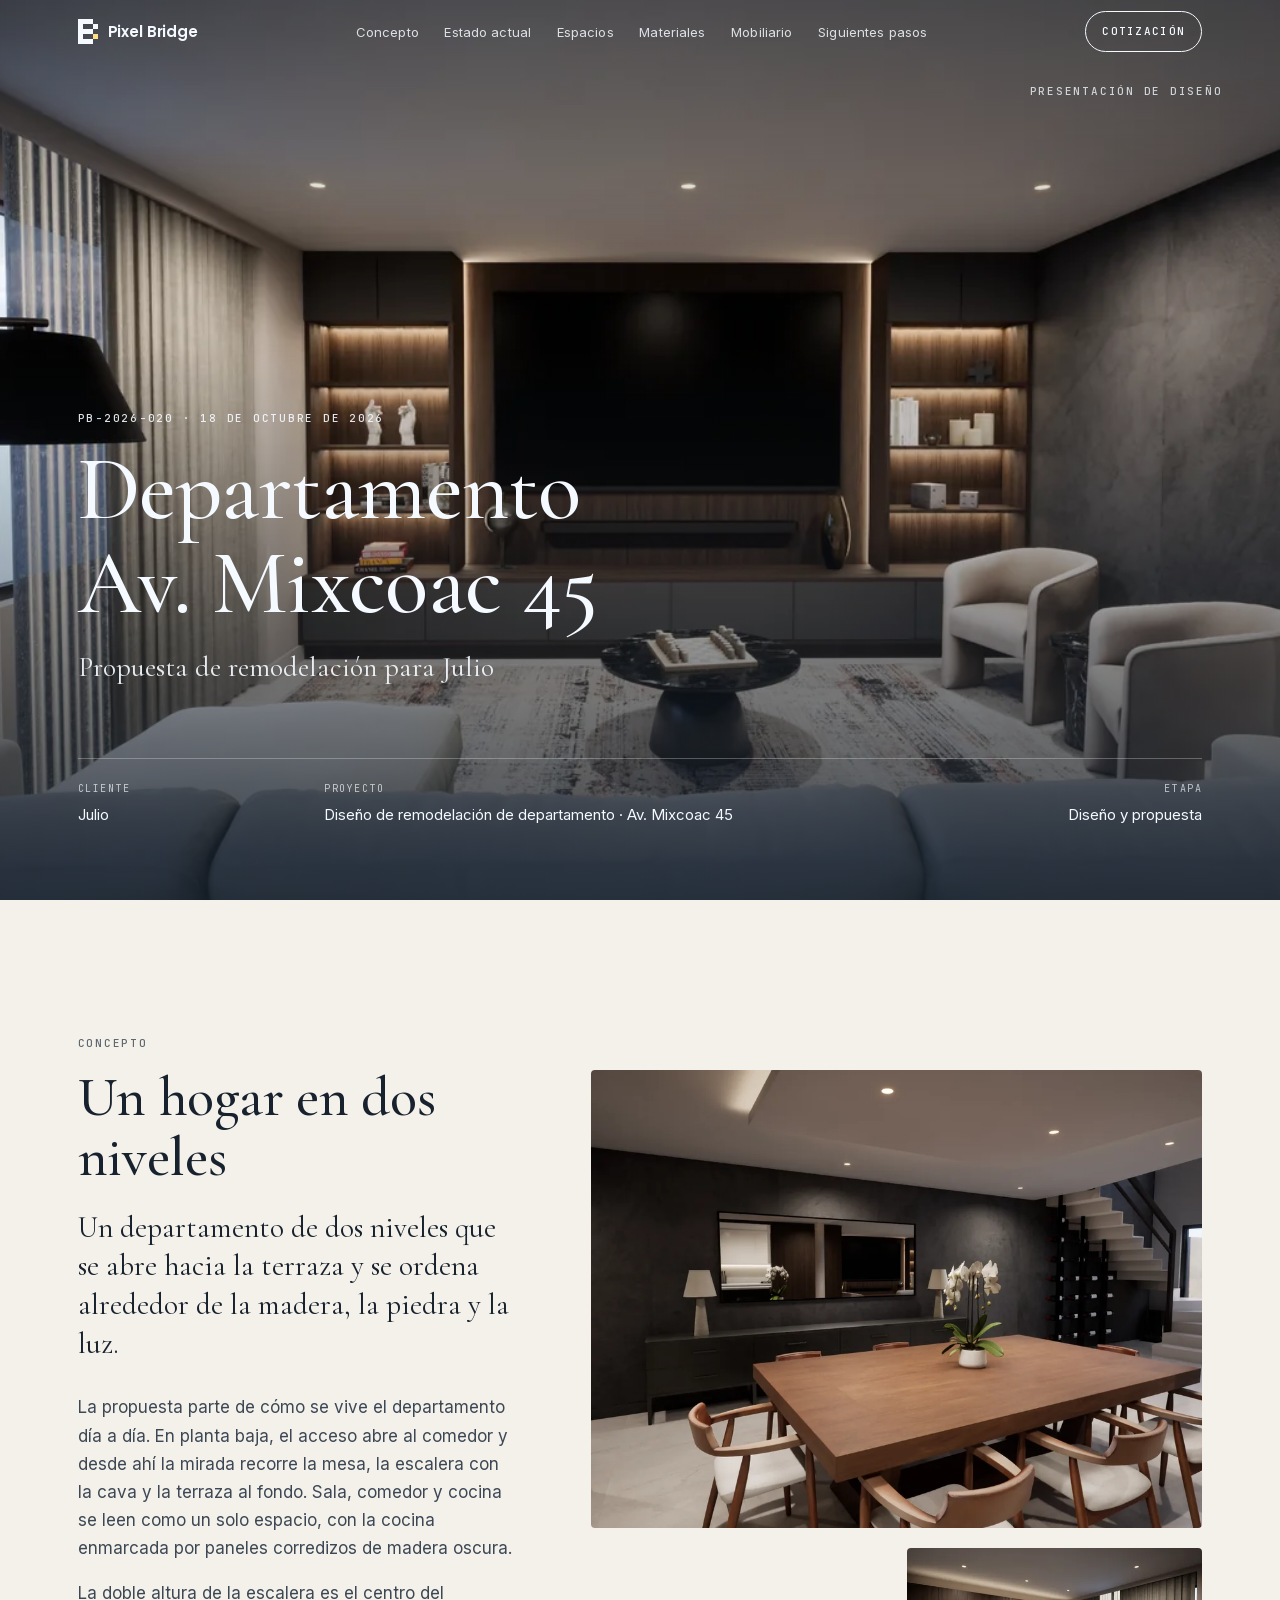
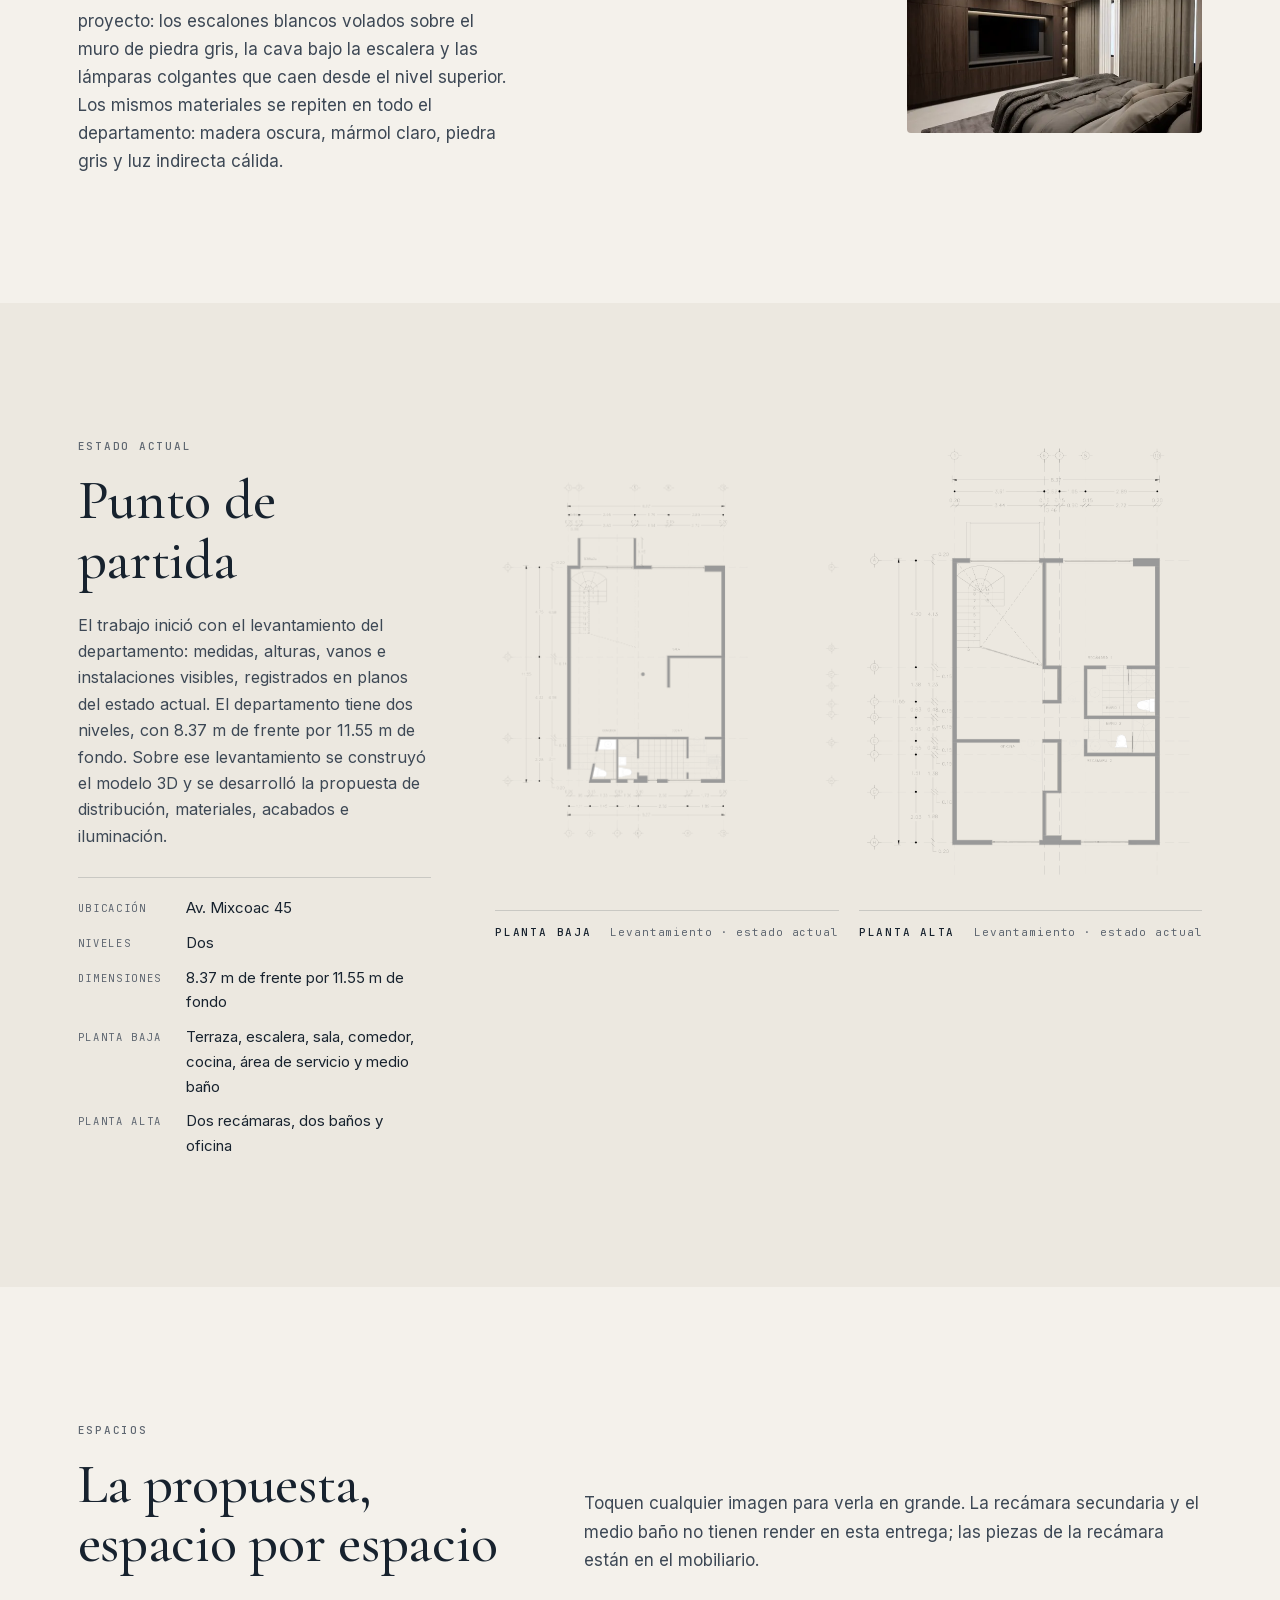
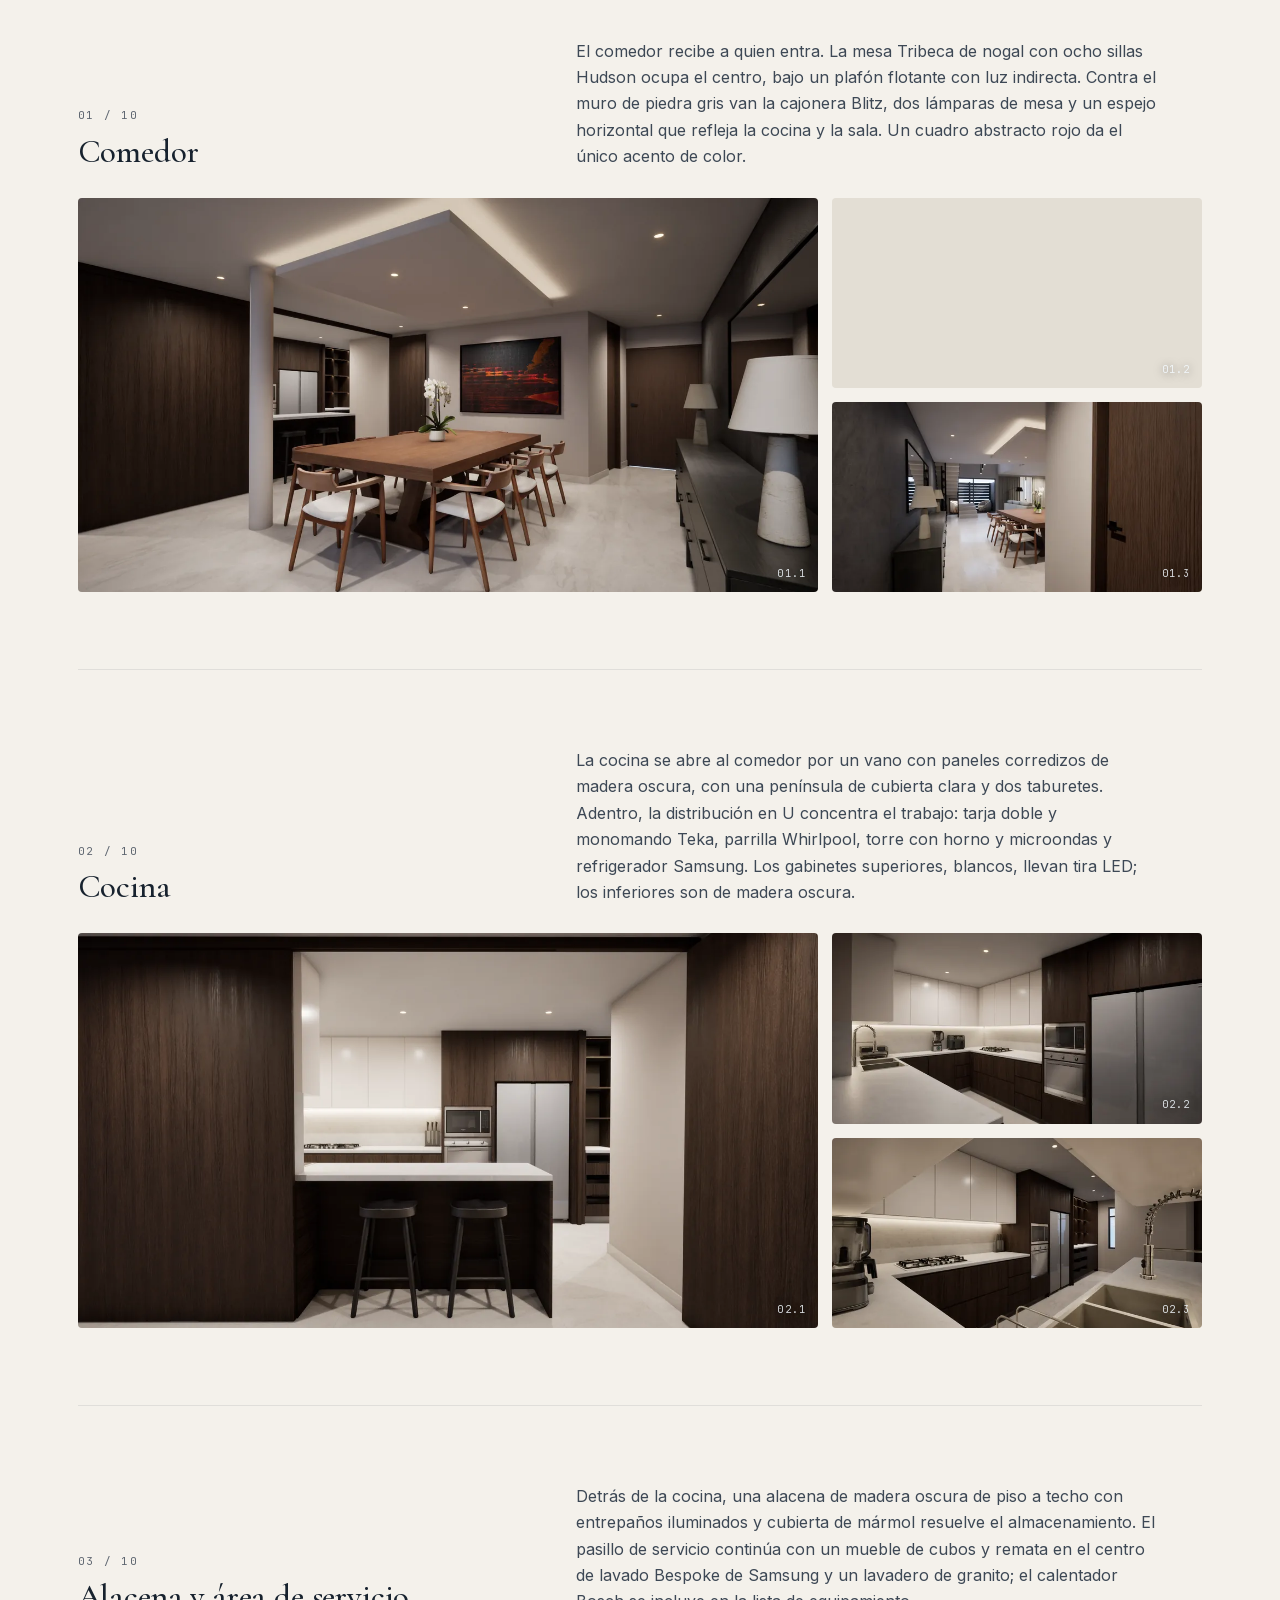
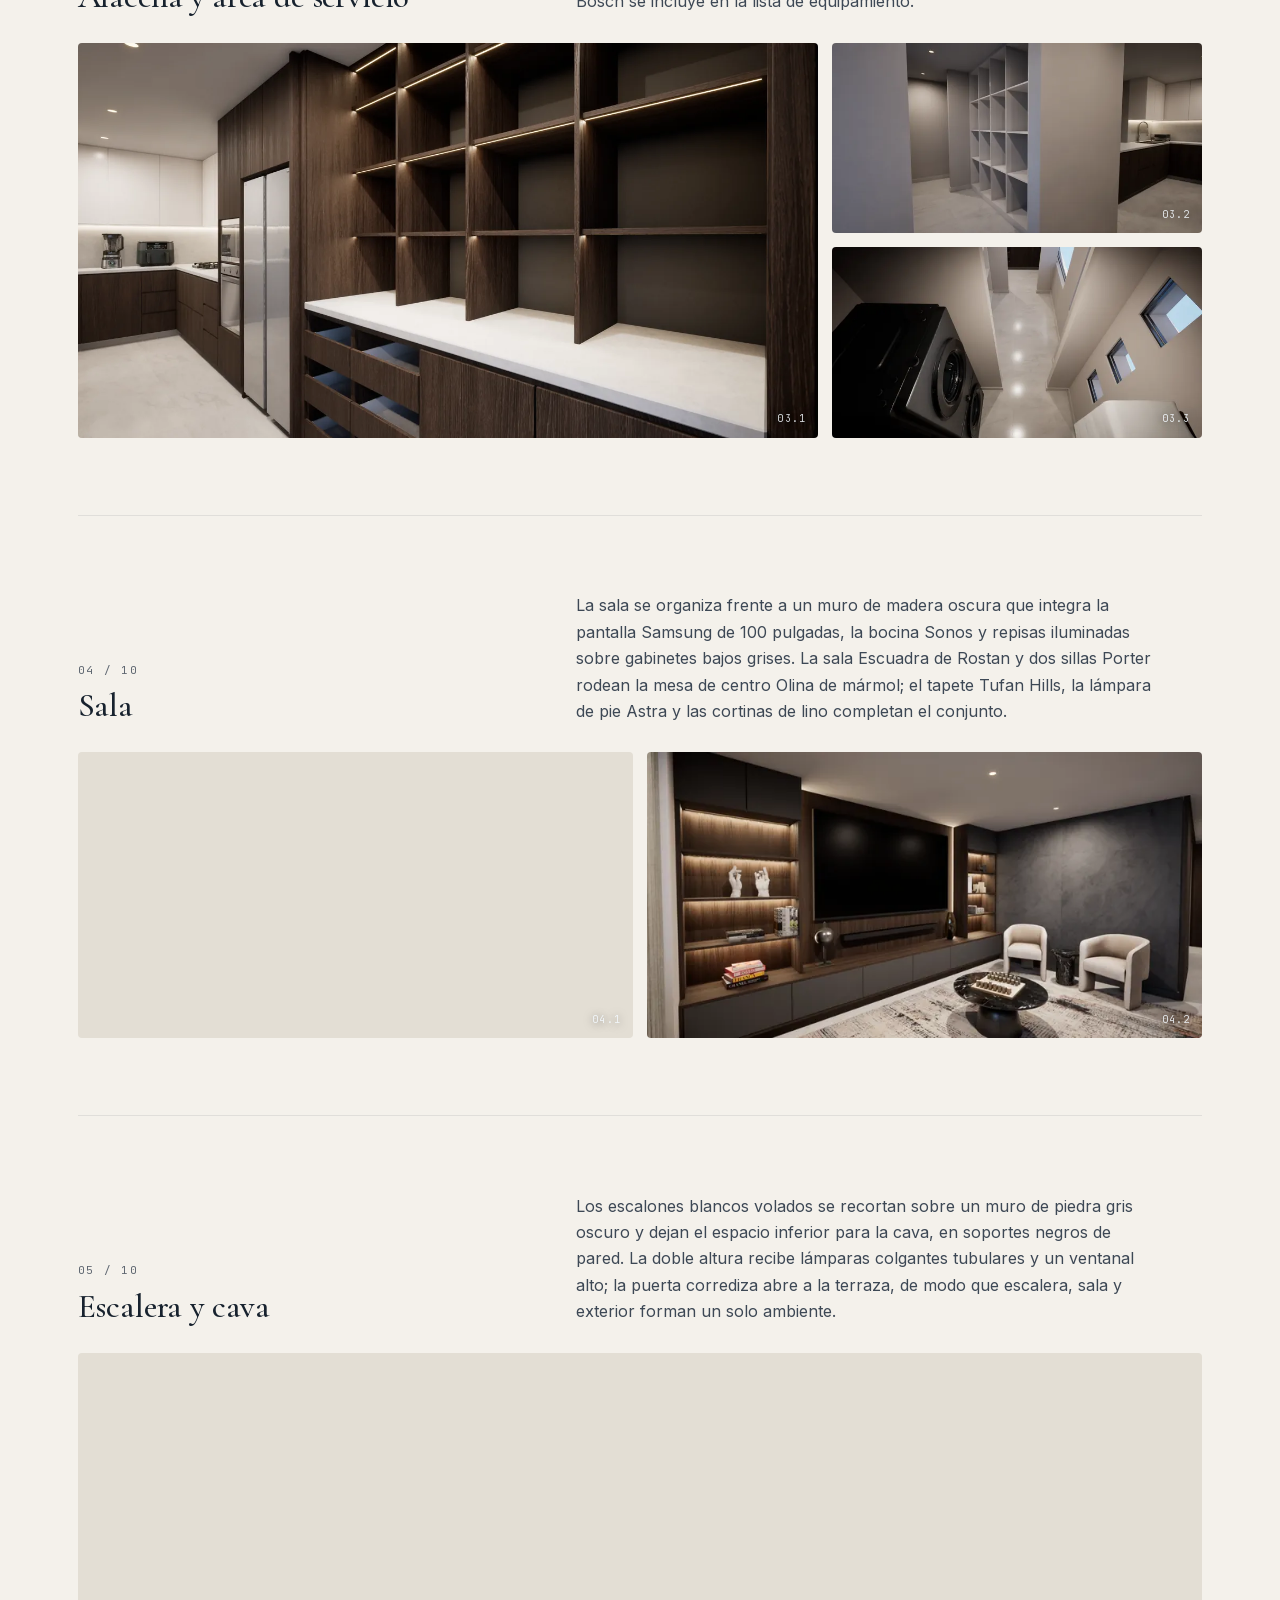
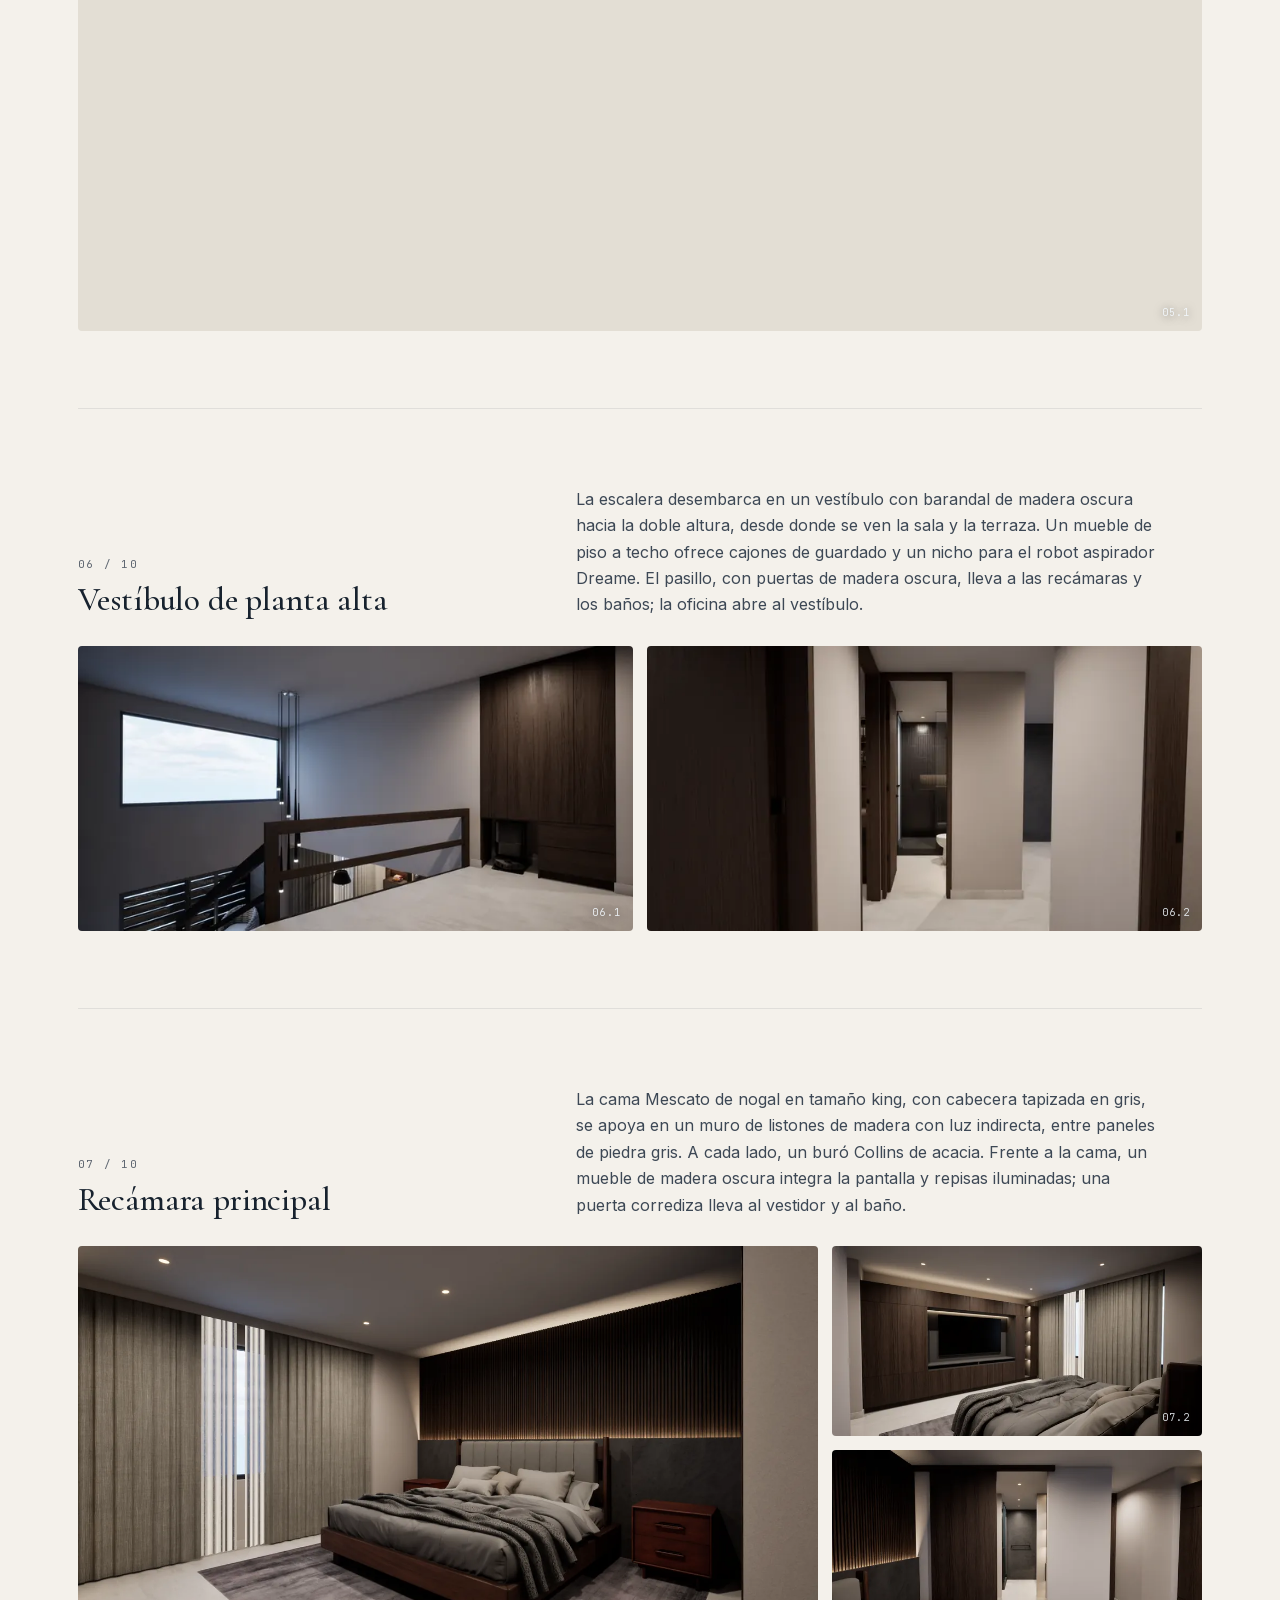
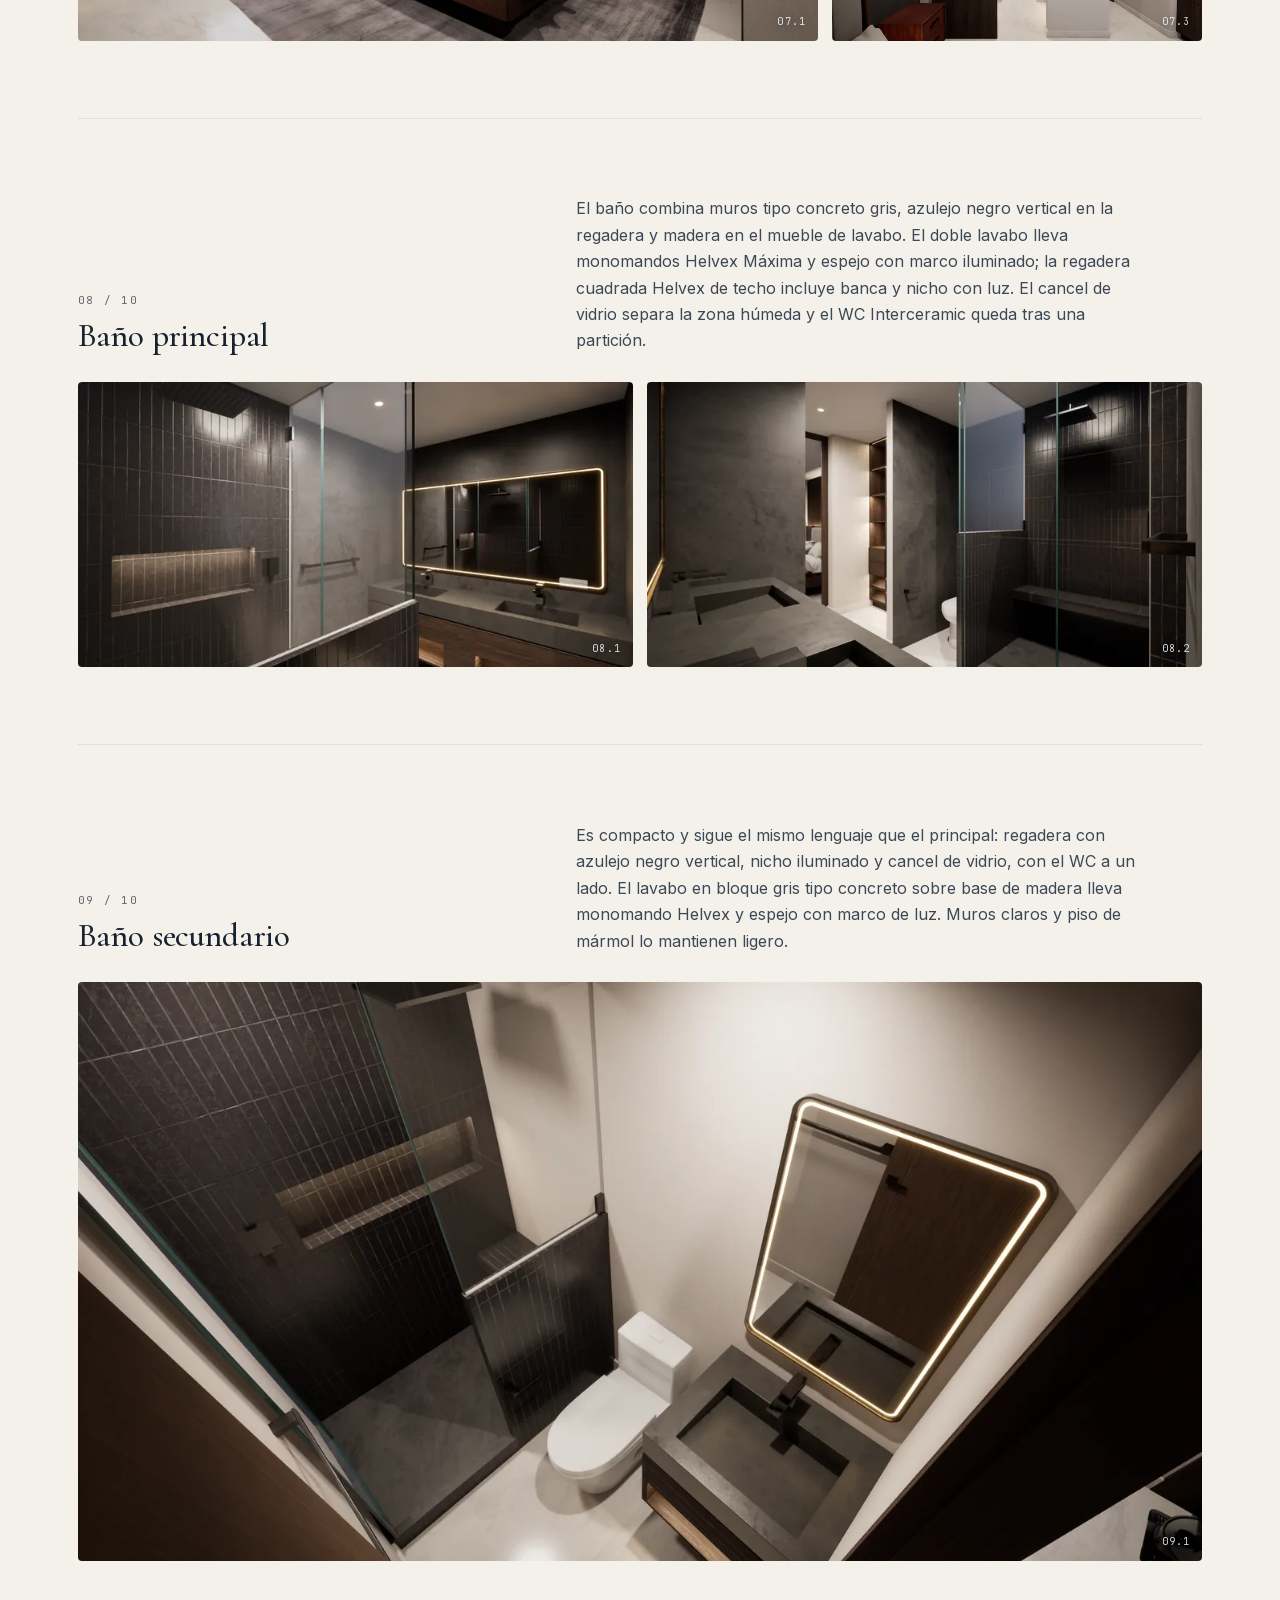
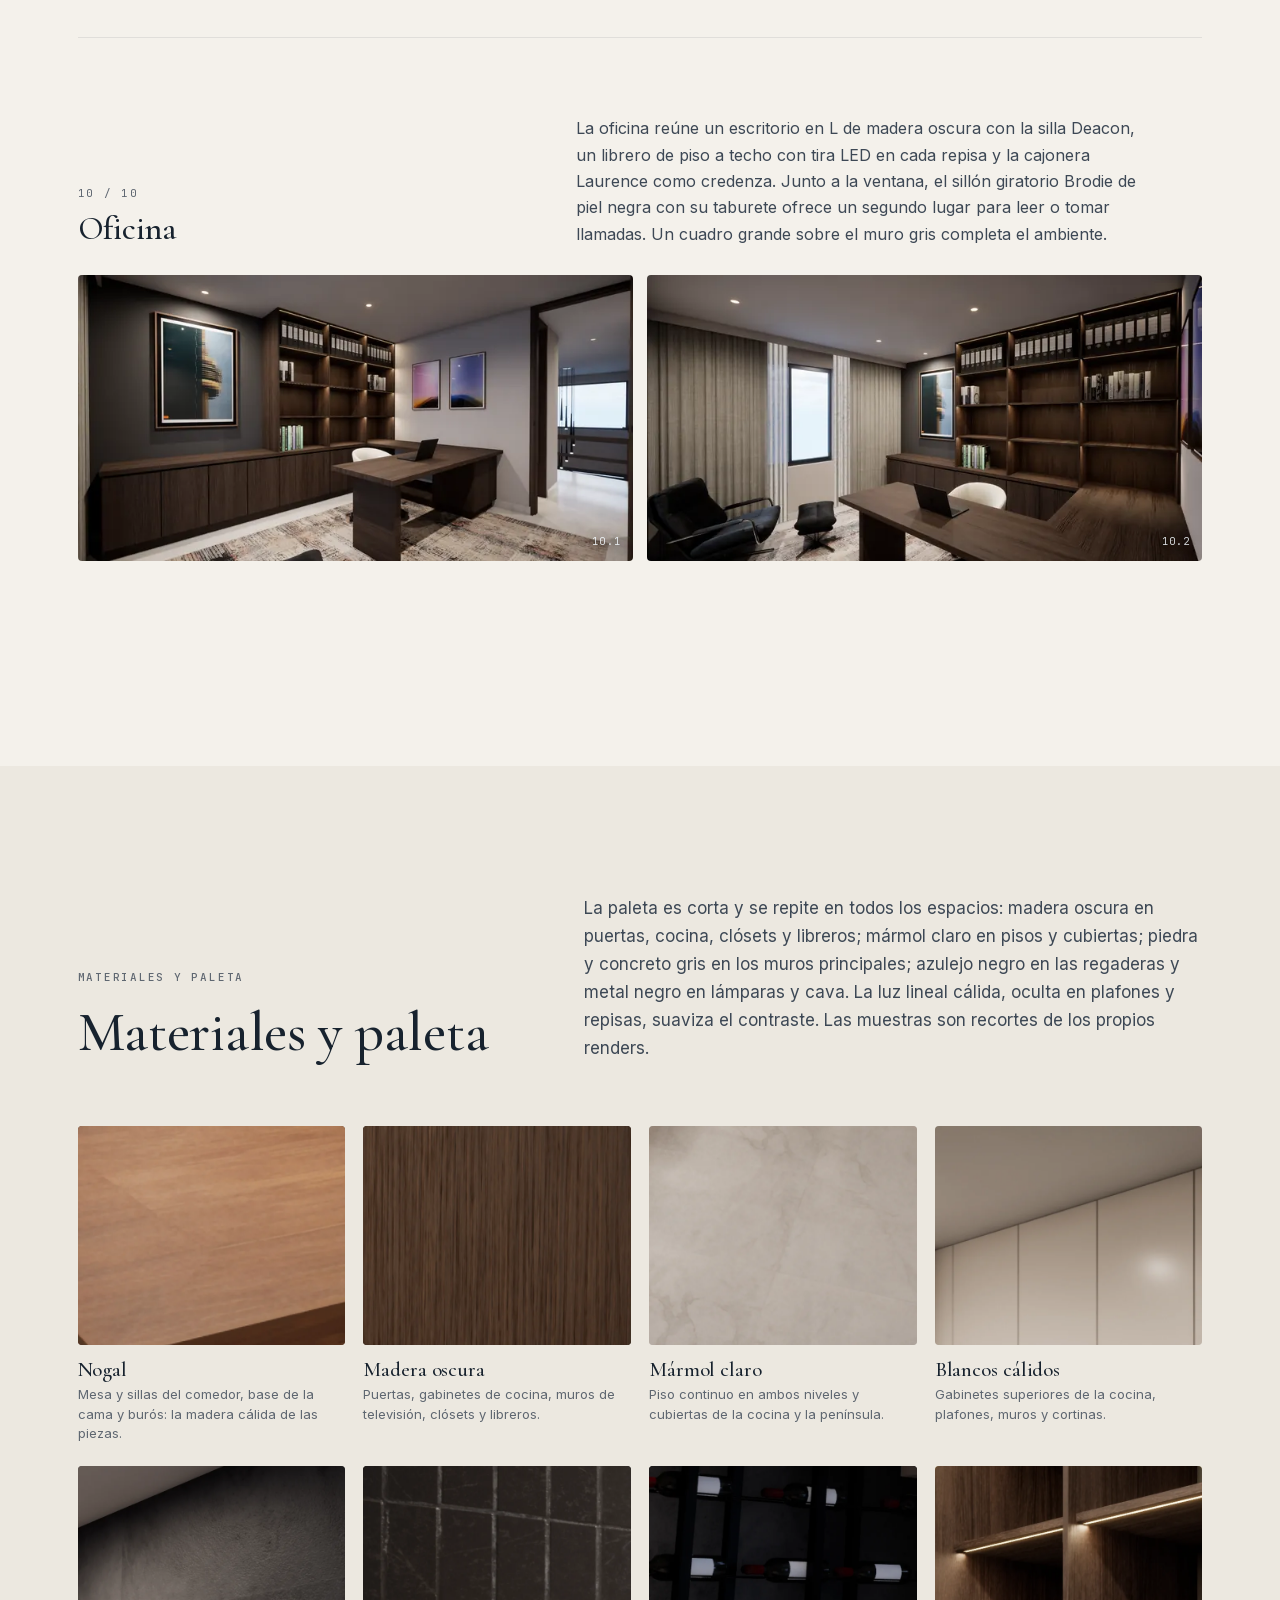
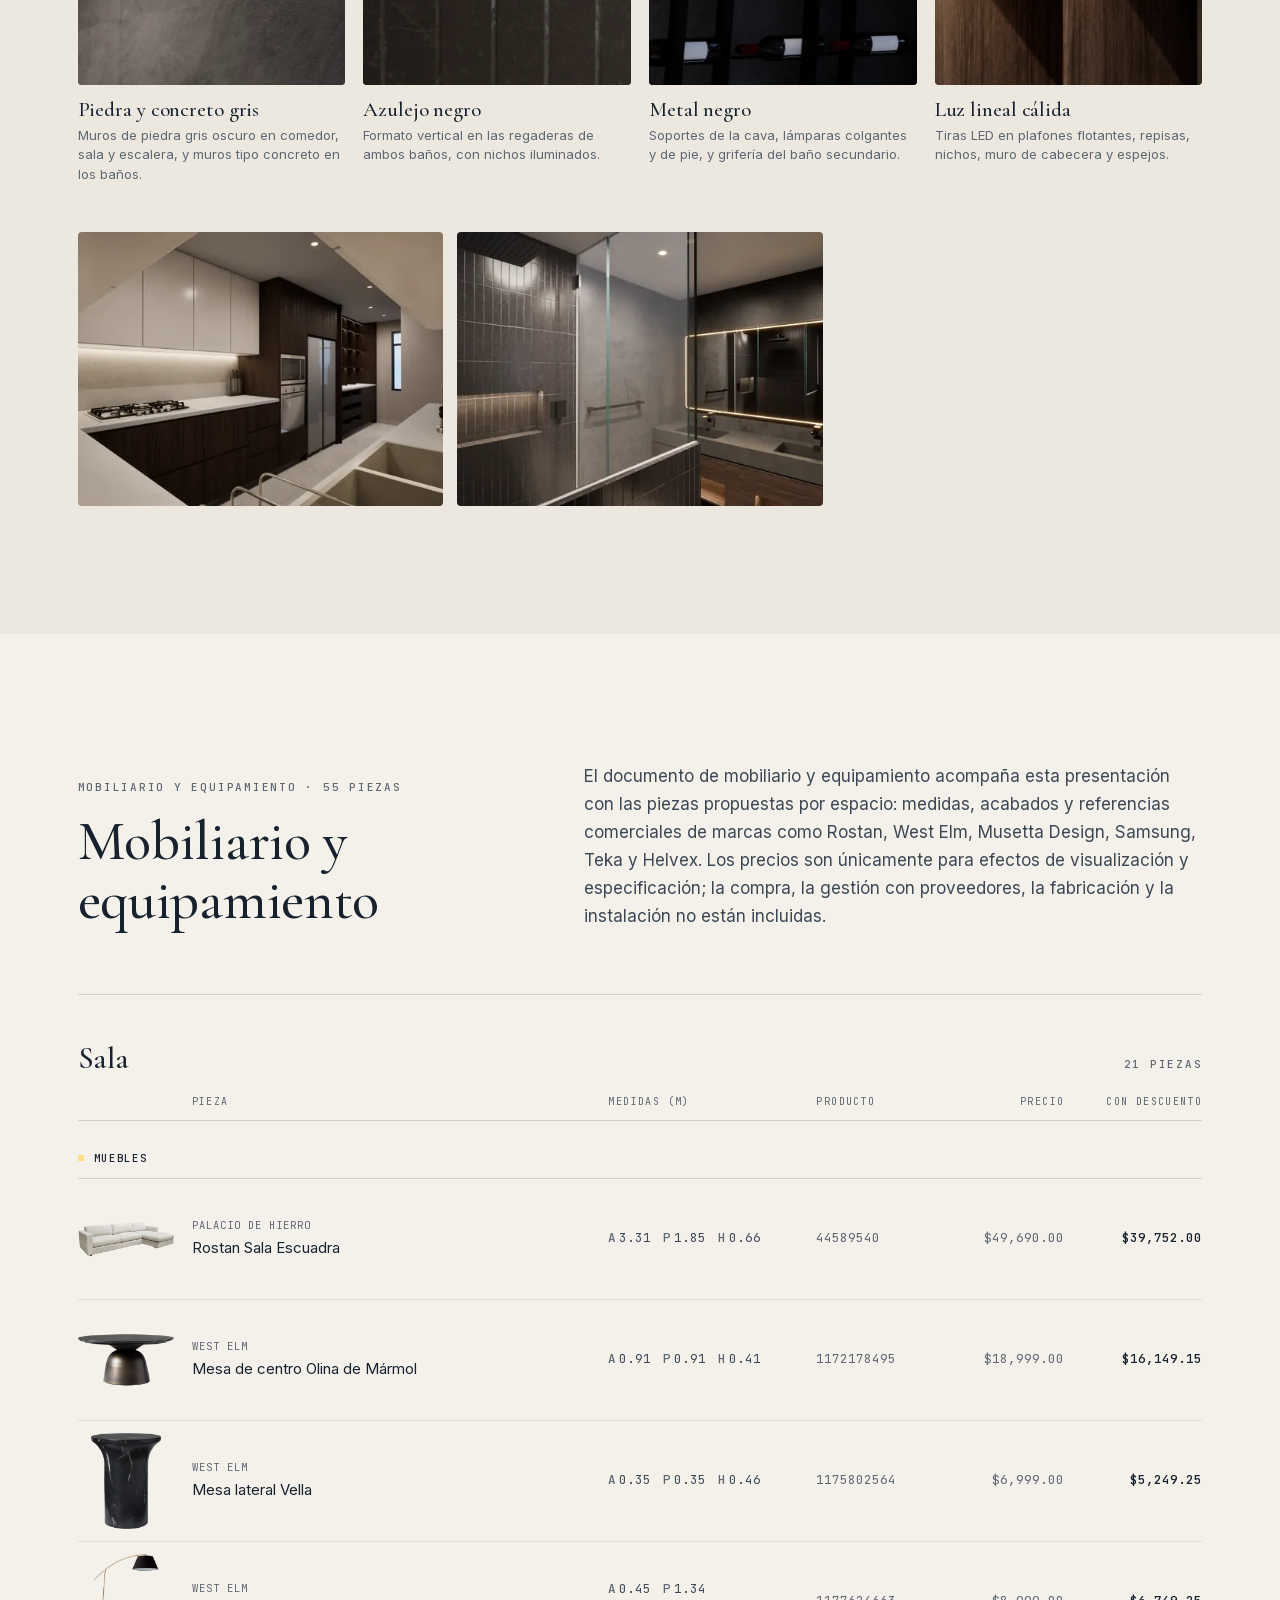
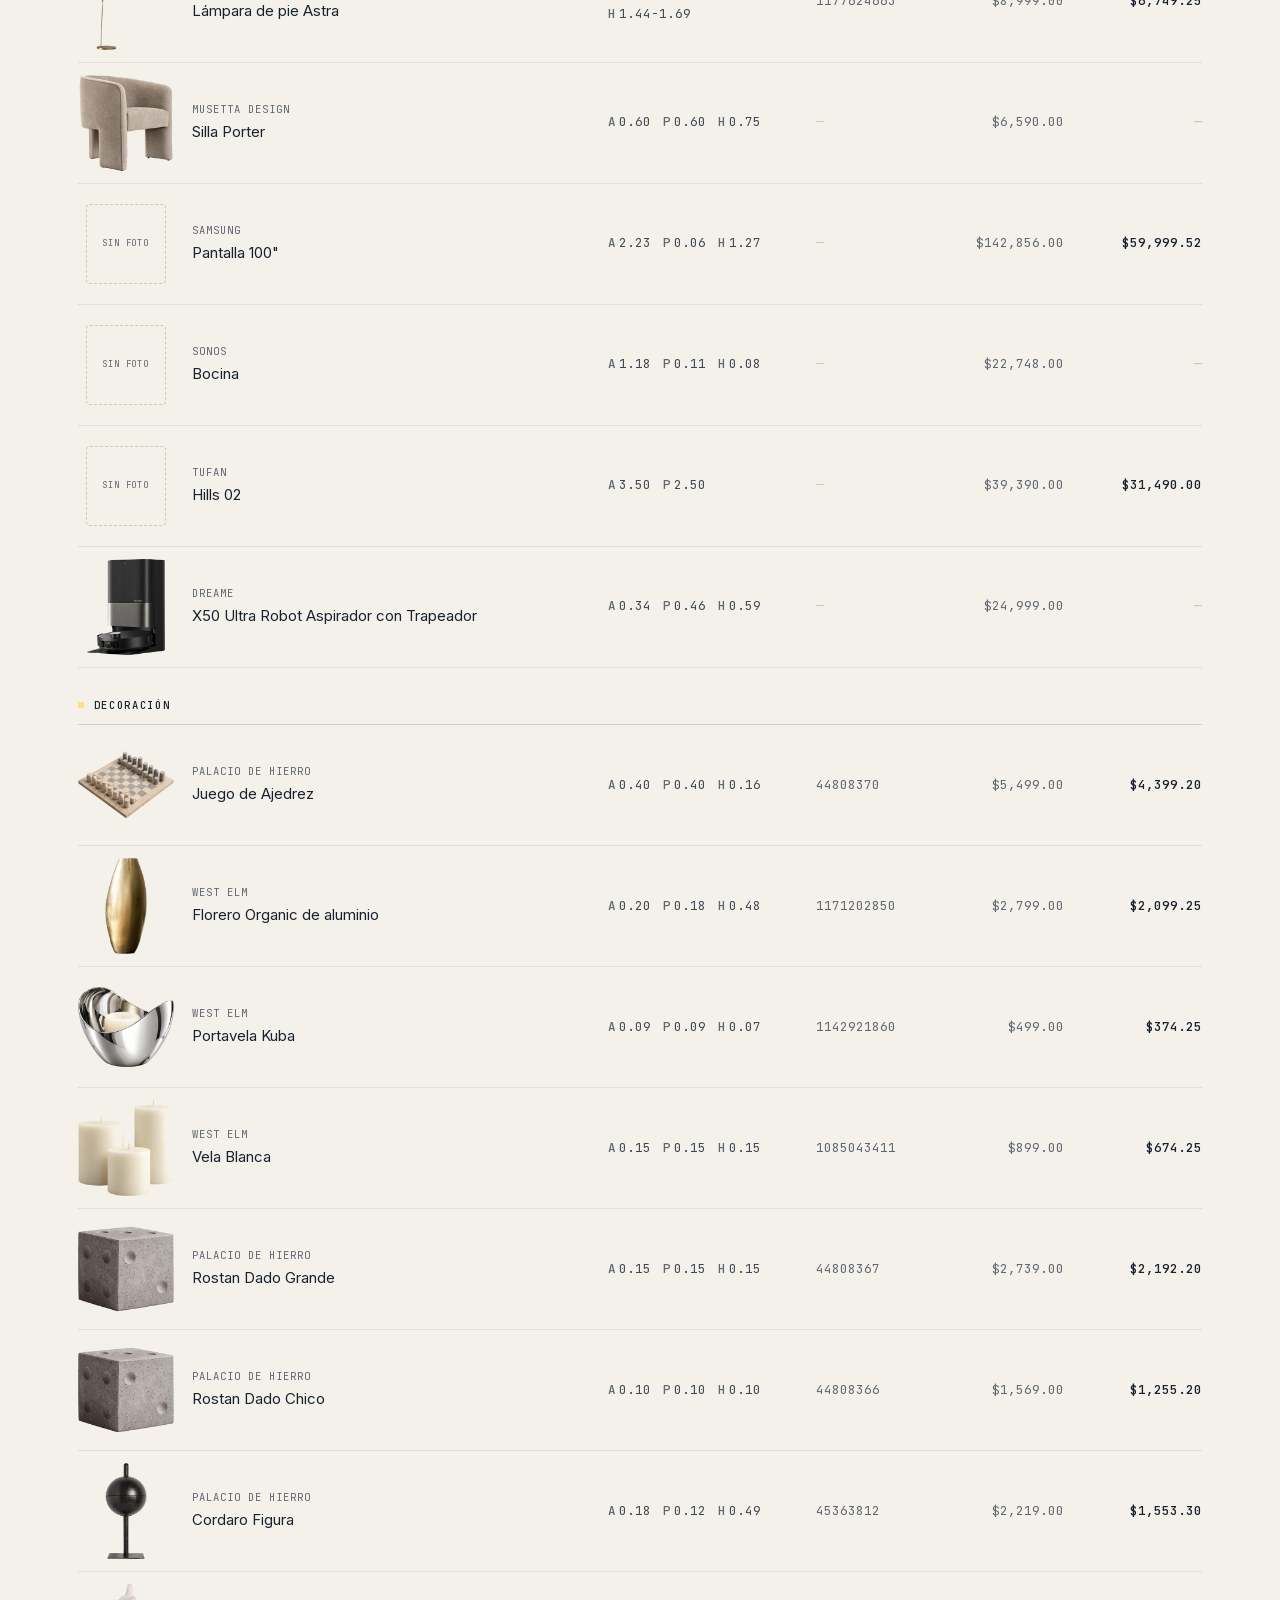
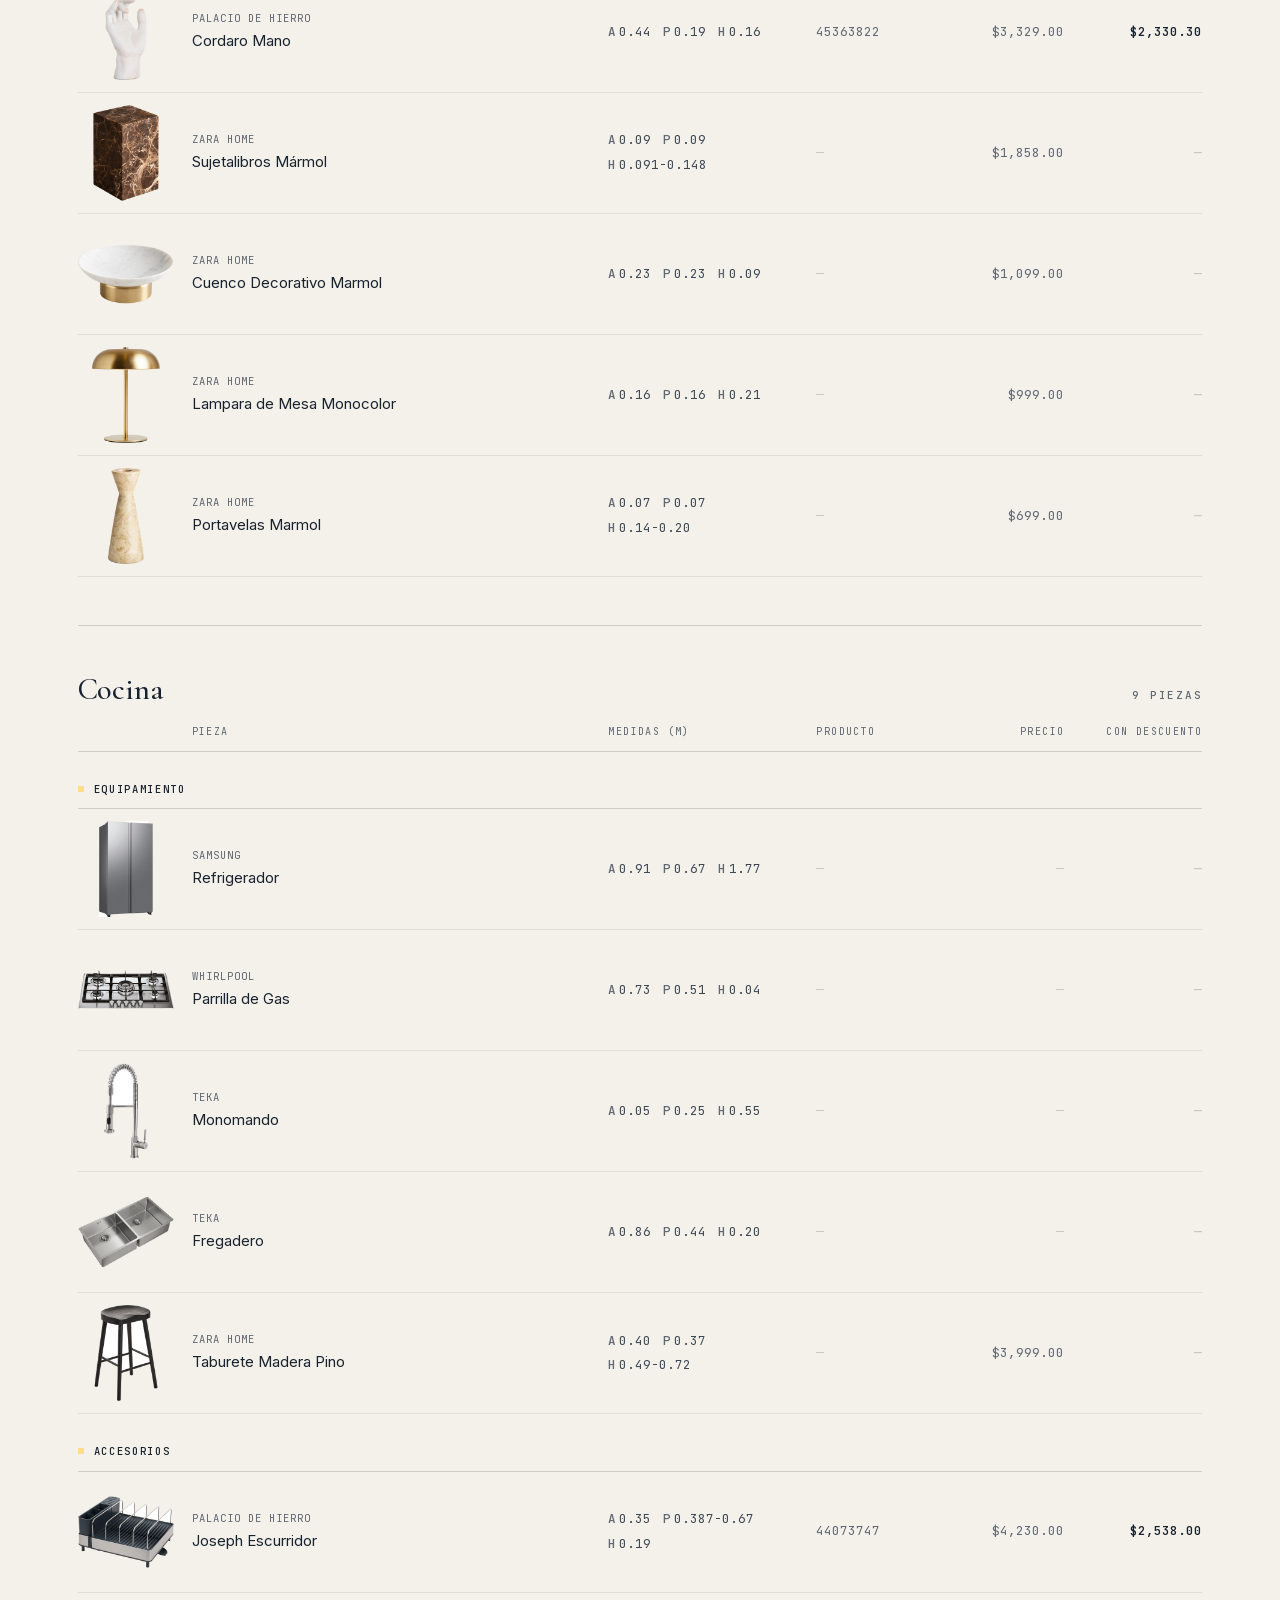
==== commit 9b89175f: "Publicar sitio" ====
--- a/index.html
+++ b/index.html
@@ -72,9 +72,8 @@
       <span class="etiqueta">Concepto</span>
       <h2 style="margin:14px 0 22px">Un hogar en dos niveles</h2>
       <p>Un departamento de dos niveles que se abre hacia la terraza y se ordena alrededor de la madera, la piedra y la luz.</p>
-      <p>La propuesta parte de la forma en que se vive el departamento día a día. En planta baja, el acceso abre directamente al comedor y desde ahí la mirada recorre la mesa, la escalera con la cava y la terraza al fondo. Sala, comedor y cocina se entienden como un solo espacio continuo, con la cocina enmarcada por paneles corredizos de madera oscura que permiten abrirla o cerrarla según el momento.</p>
-<p>La doble altura de la escalera es el centro del proyecto. Los escalones blancos volados sobre el muro de piedra gris, la cava bajo la escalera y las lámparas colgantes que caen desde el nivel superior convierten el paso entre niveles en un lugar para estar. El ventanal alto y la puerta hacia la terraza llenan de luz natural la sala y el comedor durante el día.</p>
-<p>Los materiales se repiten en todo el departamento para dar unidad: madera oscura en puertas, muebles y cocina, mármol claro en pisos y cubiertas, piedra gris en los muros principales y luz indirecta cálida en plafones, repisas y nichos. En planta alta este mismo lenguaje acompaña la recámara principal, los baños y la oficina, con un carácter más recogido y silencioso.</p>
+      <p>La propuesta parte de cómo se vive el departamento día a día. En planta baja, el acceso abre al comedor y desde ahí la mirada recorre la mesa, la escalera con la cava y la terraza al fondo. Sala, comedor y cocina se leen como un solo espacio, con la cocina enmarcada por paneles corredizos de madera oscura.</p>
+<p>La doble altura de la escalera es el centro del proyecto: los escalones blancos volados sobre el muro de piedra gris, la cava bajo la escalera y las lámparas colgantes que caen desde el nivel superior. Los mismos materiales se repiten en todo el departamento: madera oscura, mármol claro, piedra gris y luz indirecta cálida.</p>
     </div>
     <div>
       <div class="concepto__imagen"><img src="assets/img/renders/render-03-1400.webp" srcset="assets/img/renders/render-03-700.webp 700w, assets/img/renders/render-03-1400.webp 1400w, assets/img/renders/render-03-2400.webp 2400w" sizes="(min-width: 820px) min(58vw, 720px), 100vw" alt="Render del comedor con la mesa de nogal, el muro de piedra gris y la escalera con la cava al fondo" loading="lazy" decoding="async"></div>
@@ -87,7 +86,7 @@
     <div>
       <span class="etiqueta">Estado actual</span>
       <h2 style="margin-top:14px">Punto de partida</h2>
-      <div class="texto" style="margin-top:22px"><p>El trabajo inició con el levantamiento del departamento: medidas, alturas, vanos e instalaciones visibles, registrados en planos del estado actual. Es un departamento de dos niveles con 8.37 m de frente y 11.55 m de fondo. En planta baja están la terraza, la escalera, la sala, el comedor, la cocina, el área de servicio y un medio baño; en planta alta, dos recámaras, dos baños y la oficina. Sobre ese levantamiento se construyó el modelo 3D y se desarrolló la propuesta de distribución, materiales, acabados e iluminación.</p></div>
+      <div class="texto" style="margin-top:22px"><p>El trabajo inició con el levantamiento del departamento: medidas, alturas, vanos e instalaciones visibles, registrados en planos del estado actual. El departamento tiene dos niveles, con 8.37 m de frente por 11.55 m de fondo. Sobre ese levantamiento se construyó el modelo 3D y se desarrolló la propuesta de distribución, materiales, acabados e iluminación.</p></div>
       <dl class="ficha">
         <dt>Ubicación</dt><dd>Av. Mixcoac 45</dd>
         <dt>Niveles</dt><dd>Dos</dd>
@@ -112,7 +111,7 @@
   <div class="contenedor">
     <div class="cabecera aparece">
       <div><span class="etiqueta">Espacios</span><h2>La propuesta, espacio por espacio</h2></div>
-      <div class="texto"><p>Los renders muestran la propuesta de distribución, materiales, iluminación y ambientación de cada espacio. Toquen cualquier imagen para verla en grande. La recámara secundaria y el medio baño no tienen render en esta entrega; las piezas de la recámara están en la lista de mobiliario.</p></div>
+      <div class="texto"><p>Toquen cualquier imagen para verla en grande. La recámara secundaria y el medio baño no tienen render en esta entrega; las piezas de la recámara están en el mobiliario.</p></div>
     </div>
     <article class="espacio aparece" id="comedor">
       <div class="espacio__cabecera">
@@ -120,7 +119,7 @@
           <div class="espacio__numero">01 / 10</div>
           <h3>Comedor</h3>
         </div>
-        <p>El comedor recibe a quien entra. La mesa Tribeca de nogal con ocho sillas Hudson ocupa el centro, bajo un plafón flotante con luz indirecta; al fondo se ven las lámparas colgantes tubulares negras de la escalera. Contra el muro de piedra gris se colocan la cajonera Blitz con dos lámparas de mesa y un espejo horizontal que refleja la cocina y la sala. Un cuadro abstracto rojo aporta el único acento de color. Desde la mesa se ven la escalera, la cava y la celosía de la terraza.</p>
+        <p>El comedor recibe a quien entra. La mesa Tribeca de nogal con ocho sillas Hudson ocupa el centro, bajo un plafón flotante con luz indirecta. Contra el muro de piedra gris van la cajonera Blitz, dos lámparas de mesa y un espejo horizontal que refleja la cocina y la sala. Un cuadro abstracto rojo da el único acento de color.</p>
       </div>
       <div class="galeria" data-n="3">
         <a class="galeria__pieza" href="assets/img/renders/render-02-2400.webp" data-grande="assets/img/renders/render-02-2400.webp" data-titulo="Comedor" data-indice="01.1">
@@ -140,7 +139,7 @@
           <div class="espacio__numero">02 / 10</div>
           <h3>Cocina</h3>
         </div>
-        <p>La cocina se abre al comedor a través de un vano enmarcado por paneles corredizos de madera oscura, con una península de cubierta clara y dos taburetes de madera. Adentro, la distribución en U concentra el trabajo: tarja doble Teka con monomando semiprofesional, parrilla de gas Whirlpool, torre de madera oscura con horno y microondas y refrigerador Samsung de acero. Los gabinetes superiores blancos llevan tira LED y los inferiores son de madera oscura. Una ventana al fondo da luz natural al área de preparación.</p>
+        <p>La cocina se abre al comedor por un vano con paneles corredizos de madera oscura, con una península de cubierta clara y dos taburetes. Adentro, la distribución en U concentra el trabajo: tarja doble y monomando Teka, parrilla Whirlpool, torre con horno y microondas y refrigerador Samsung. Los gabinetes superiores, blancos, llevan tira LED; los inferiores son de madera oscura.</p>
       </div>
       <div class="galeria" data-n="3">
         <a class="galeria__pieza" href="assets/img/renders/render-04-2400.webp" data-grande="assets/img/renders/render-04-2400.webp" data-titulo="Cocina" data-indice="02.1">
@@ -160,7 +159,7 @@
           <div class="espacio__numero">03 / 10</div>
           <h3>Alacena y área de servicio</h3>
         </div>
-        <p>Detrás de la cocina, una alacena de madera oscura de piso a techo con entrepaños abiertos iluminados, cajones y cubierta de mármol resuelve el almacenamiento. El pasillo de servicio continúa con un mueble de cubos abiertos en gris claro y remata en el centro de lavado Bespoke de Samsung, con lavadora y secadora apiladas en negro y un lavadero de granito; el calentador Bosch se contempla en la lista de equipamiento. Ventanas pequeñas y altas dan luz natural a este paso angosto.</p>
+        <p>Detrás de la cocina, una alacena de madera oscura de piso a techo con entrepaños iluminados y cubierta de mármol resuelve el almacenamiento. El pasillo de servicio continúa con un mueble de cubos y remata en el centro de lavado Bespoke de Samsung y un lavadero de granito; el calentador Bosch se incluye en la lista de equipamiento.</p>
       </div>
       <div class="galeria" data-n="3">
         <a class="galeria__pieza" href="assets/img/renders/render-07-2400.webp" data-grande="assets/img/renders/render-07-2400.webp" data-titulo="Alacena y área de servicio" data-indice="03.1">
@@ -180,7 +179,7 @@
           <div class="espacio__numero">04 / 10</div>
           <h3>Sala</h3>
         </div>
-        <p>La sala se organiza frente a un muro de madera oscura que integra la pantalla Samsung de 100 pulgadas, la bocina Sonos y repisas iluminadas con libros y esculturas, sobre gabinetes bajos grises. La sala Escuadra de Rostan en tono claro y dos sillas Porter de Musetta Design rodean la mesa de centro Olina de mármol negro con un juego de ajedrez, junto a la mesa lateral Vella. El tapete Tufan Hills, la lámpara de pie Astra y las cortinas de lino gris completan el conjunto frente al ventanal.</p>
+        <p>La sala se organiza frente a un muro de madera oscura que integra la pantalla Samsung de 100 pulgadas, la bocina Sonos y repisas iluminadas sobre gabinetes bajos grises. La sala Escuadra de Rostan y dos sillas Porter rodean la mesa de centro Olina de mármol; el tapete Tufan Hills, la lámpara de pie Astra y las cortinas de lino completan el conjunto.</p>
       </div>
       <div class="galeria" data-n="2">
         <a class="galeria__pieza" href="assets/img/renders/render-10-2400.webp" data-grande="assets/img/renders/render-10-2400.webp" data-titulo="Sala" data-indice="04.1">
@@ -197,7 +196,7 @@
           <div class="espacio__numero">05 / 10</div>
           <h3>Escalera y cava</h3>
         </div>
-        <p>La escalera de escalones blancos volados se recorta sobre un muro de piedra gris oscuro y aprovecha el espacio inferior para una cava de vino en soportes negros de pared. La doble altura recibe lámparas colgantes tubulares negras y un ventanal alto que ilumina el muro. Desde aquí se abre la puerta corrediza a la terraza, con celosía de madera y sillones tejidos, de modo que la escalera, la sala y el exterior se leen como un solo espacio.</p>
+        <p>Los escalones blancos volados se recortan sobre un muro de piedra gris oscuro y dejan el espacio inferior para la cava, en soportes negros de pared. La doble altura recibe lámparas colgantes tubulares y un ventanal alto; la puerta corrediza abre a la terraza, de modo que escalera, sala y exterior forman un solo ambiente.</p>
       </div>
       <div class="galeria" data-n="1">
         <a class="galeria__pieza" href="assets/img/renders/render-12-2400.webp" data-grande="assets/img/renders/render-12-2400.webp" data-titulo="Escalera y cava" data-indice="05.1">
@@ -211,7 +210,7 @@
           <div class="espacio__numero">06 / 10</div>
           <h3>Vestíbulo de planta alta</h3>
         </div>
-        <p>La escalera desembarca en un vestíbulo con barandal de madera oscura hacia la doble altura. Desde ahí se ven la sala, la terraza y las lámparas colgantes que atraviesan ambos niveles. Una ventana horizontal ilumina el paso y un mueble de madera oscura de piso a techo ofrece cajones de guardado, con un nicho bajo para el robot aspirador Dreame, que en la lista de mobiliario aparece con la sala. El pasillo continúa con puertas de madera oscura hacia las recámaras y los baños; la oficina abre directamente al vestíbulo.</p>
+        <p>La escalera desembarca en un vestíbulo con barandal de madera oscura hacia la doble altura, desde donde se ven la sala y la terraza. Un mueble de piso a techo ofrece cajones de guardado y un nicho para el robot aspirador Dreame. El pasillo, con puertas de madera oscura, lleva a las recámaras y los baños; la oficina abre al vestíbulo.</p>
       </div>
       <div class="galeria" data-n="2">
         <a class="galeria__pieza" href="assets/img/renders/render-13-2400.webp" data-grande="assets/img/renders/render-13-2400.webp" data-titulo="Vestíbulo de planta alta" data-indice="06.1">
@@ -228,7 +227,7 @@
           <div class="espacio__numero">07 / 10</div>
           <h3>Recámara principal</h3>
         </div>
-        <p>La cama Mescato de nogal en tamaño king, con cabecera tapizada en gris, se apoya en un muro de listones de madera con luz indirecta superior, flanqueado por paneles de piedra gris oscuro. A cada lado, un buró Collins de acacia con dos cajones. Frente a la cama, un mueble de madera oscura de piso a techo integra la pantalla y repisas iluminadas. Las cortinas de lino gris cubren la ventana y una puerta corrediza de madera lleva al vestidor y al baño principal.</p>
+        <p>La cama Mescato de nogal en tamaño king, con cabecera tapizada en gris, se apoya en un muro de listones de madera con luz indirecta, entre paneles de piedra gris. A cada lado, un buró Collins de acacia. Frente a la cama, un mueble de madera oscura integra la pantalla y repisas iluminadas; una puerta corrediza lleva al vestidor y al baño.</p>
       </div>
       <div class="galeria" data-n="3">
         <a class="galeria__pieza" href="assets/img/renders/render-16-2400.webp" data-grande="assets/img/renders/render-16-2400.webp" data-titulo="Recámara principal" data-indice="07.1">
@@ -248,7 +247,7 @@
           <div class="espacio__numero">08 / 10</div>
           <h3>Baño principal</h3>
         </div>
-        <p>El baño principal combina muros tipo concreto gris, azulejo negro vertical en la regadera y madera en el mueble de lavabo. Doble lavabo con monomandos Helvex Máxima, espejo panorámico con marco iluminado y regadera cuadrada Helvex de techo con banca y nicho con luz. El cancel de vidrio sobre medio muro separa la zona húmeda y el WC Interceramic queda resguardado tras una partición. Desde el lavabo se ve el vestidor con entrepaños iluminados y, al fondo, la recámara.</p>
+        <p>El baño combina muros tipo concreto gris, azulejo negro vertical en la regadera y madera en el mueble de lavabo. El doble lavabo lleva monomandos Helvex Máxima y espejo con marco iluminado; la regadera cuadrada Helvex de techo incluye banca y nicho con luz. El cancel de vidrio separa la zona húmeda y el WC Interceramic queda tras una partición.</p>
       </div>
       <div class="galeria" data-n="2">
         <a class="galeria__pieza" href="assets/img/renders/render-19-2400.webp" data-grande="assets/img/renders/render-19-2400.webp" data-titulo="Baño principal" data-indice="08.1">
@@ -265,7 +264,7 @@
           <div class="espacio__numero">09 / 10</div>
           <h3>Baño secundario</h3>
         </div>
-        <p>El baño secundario es compacto y comparte el lenguaje del principal. La regadera lleva azulejo negro vertical, nicho iluminado, repisa superior y cancel de vidrio, con el WC a un lado. El lavabo sencillo, en bloque gris tipo concreto sobre base de madera, se acompaña de un monomando Helvex y un espejo con marco de luz. Los muros claros y el piso de mármol lo mantienen ligero, y la puerta de madera oscura lo integra al pasillo.</p>
+        <p>Es compacto y sigue el mismo lenguaje que el principal: regadera con azulejo negro vertical, nicho iluminado y cancel de vidrio, con el WC a un lado. El lavabo en bloque gris tipo concreto sobre base de madera lleva monomando Helvex y espejo con marco de luz. Muros claros y piso de mármol lo mantienen ligero.</p>
       </div>
       <div class="galeria" data-n="1">
         <a class="galeria__pieza" href="assets/img/renders/render-15-2400.webp" data-grande="assets/img/renders/render-15-2400.webp" data-titulo="Baño secundario" data-indice="09.1">
@@ -279,7 +278,7 @@
           <div class="espacio__numero">10 / 10</div>
           <h3>Oficina</h3>
         </div>
-        <p>La oficina está pensada para jornadas largas. Escritorio en L de madera oscura con la silla Deacon, librero de piso a techo con tira LED en cada repisa y la cajonera Laurence como credenza baja. Junto a la ventana, con cortinas de lino gris, el sillón giratorio Brodie de piel negra con su taburete ofrece un segundo lugar para leer o tomar llamadas. Un cuadro grande sobre el muro gris oscuro y dos fotografías enmarcadas completan el ambiente. La puerta abre al vestíbulo.</p>
+        <p>La oficina reúne un escritorio en L de madera oscura con la silla Deacon, un librero de piso a techo con tira LED en cada repisa y la cajonera Laurence como credenza. Junto a la ventana, el sillón giratorio Brodie de piel negra con su taburete ofrece un segundo lugar para leer o tomar llamadas. Un cuadro grande sobre el muro gris completa el ambiente.</p>
       </div>
       <div class="galeria" data-n="2">
         <a class="galeria__pieza" href="assets/img/renders/render-21-2400.webp" data-grande="assets/img/renders/render-21-2400.webp" data-titulo="Oficina" data-indice="10.1">
@@ -296,17 +295,17 @@
   <div class="contenedor">
     <div class="cabecera aparece">
       <div><span class="etiqueta">Materiales y paleta</span><h2>Materiales y paleta</h2></div>
-      <div class="texto"><p>La paleta es corta y se repite en todos los espacios. Madera oscura en puertas, muebles de cocina, clósets y libreros; mármol claro en pisos y cubiertas; piedra y concreto gris en los muros que estructuran cada ambiente; azulejo negro en las regaderas; metal negro en lámparas y cava. La iluminación lineal cálida, oculta en plafones, repisas y nichos, suaviza el contraste y da continuidad entre el día y la noche. Los textiles en gris y crema completan el conjunto.</p></div>
+      <div class="texto"><p>La paleta es corta y se repite en todos los espacios: madera oscura en puertas, cocina, clósets y libreros; mármol claro en pisos y cubiertas; piedra y concreto gris en los muros principales; azulejo negro en las regaderas y metal negro en lámparas y cava. La luz lineal cálida, oculta en plafones y repisas, suaviza el contraste. Las muestras son recortes de los propios renders.</p></div>
     </div>
     <div class="paleta aparece">
-      <div class="muestra"><div class="muestra__color" style="background:#6E4A33"></div><h3>Nogal</h3><p>Mesa y sillas del comedor, base de la cama y burós: la madera cálida de las piezas.</p></div>
-      <div class="muestra"><div class="muestra__color" style="background:#33251D"></div><h3>Madera oscura</h3><p>Puertas, gabinetes de cocina, muros de televisión, clósets y libreros.</p></div>
-      <div class="muestra"><div class="muestra__color" style="background:#D6D0C5"></div><h3>Mármol claro</h3><p>Piso continuo en ambos niveles y cubiertas de la cocina y la península.</p></div>
-      <div class="muestra"><div class="muestra__color" style="background:#ECE7DE"></div><h3>Blancos cálidos</h3><p>Gabinetes superiores de la cocina, plafones, muros y cortinas.</p></div>
-      <div class="muestra"><div class="muestra__color" style="background:#6B6764"></div><h3>Piedra y concreto gris</h3><p>Muros de piedra gris oscuro en comedor, sala y escalera, y muros tipo concreto en los baños.</p></div>
-      <div class="muestra"><div class="muestra__color" style="background:#2A2724"></div><h3>Azulejo negro</h3><p>Formato vertical en las regaderas de ambos baños, con nichos iluminados.</p></div>
-      <div class="muestra"><div class="muestra__color" style="background:#15120F"></div><h3>Metal negro</h3><p>Lámparas colgantes y de pie, soportes de la cava y grifería del baño secundario.</p></div>
-      <div class="muestra"><div class="muestra__color" style="background:#EBCF95"></div><h3>Luz lineal cálida</h3><p>Tiras LED en plafones flotantes, repisas, nichos, muro de cabecera y espejos.</p></div>
+      <div class="muestra"><div class="muestra__foto" style="background:#6E4A33"><img src="assets/img/materiales/nogal.webp" alt="Muestra de nogal, tomada del render" loading="lazy" decoding="async" width="640" height="640"></div><h3>Nogal</h3><p>Mesa y sillas del comedor, base de la cama y burós: la madera cálida de las piezas.</p></div>
+      <div class="muestra"><div class="muestra__foto" style="background:#33251D"><img src="assets/img/materiales/madera-oscura.webp" alt="Muestra de madera oscura, tomada del render" loading="lazy" decoding="async" width="640" height="640"></div><h3>Madera oscura</h3><p>Puertas, gabinetes de cocina, muros de televisión, clósets y libreros.</p></div>
+      <div class="muestra"><div class="muestra__foto" style="background:#D6D0C5"><img src="assets/img/materiales/marmol-claro.webp" alt="Muestra de mármol claro, tomada del render" loading="lazy" decoding="async" width="640" height="640"></div><h3>Mármol claro</h3><p>Piso continuo en ambos niveles y cubiertas de la cocina y la península.</p></div>
+      <div class="muestra"><div class="muestra__foto" style="background:#ECE7DE"><img src="assets/img/materiales/blancos-calidos.webp" alt="Muestra de blancos cálidos, tomada del render" loading="lazy" decoding="async" width="640" height="640"></div><h3>Blancos cálidos</h3><p>Gabinetes superiores de la cocina, plafones, muros y cortinas.</p></div>
+      <div class="muestra"><div class="muestra__foto" style="background:#6B6764"><img src="assets/img/materiales/piedra-gris.webp" alt="Muestra de piedra y concreto gris, tomada del render" loading="lazy" decoding="async" width="640" height="640"></div><h3>Piedra y concreto gris</h3><p>Muros de piedra gris oscuro en comedor, sala y escalera, y muros tipo concreto en los baños.</p></div>
+      <div class="muestra"><div class="muestra__foto" style="background:#2A2724"><img src="assets/img/materiales/azulejo-negro.webp" alt="Muestra de azulejo negro, tomada del render" loading="lazy" decoding="async" width="640" height="640"></div><h3>Azulejo negro</h3><p>Formato vertical en las regaderas de ambos baños, con nichos iluminados.</p></div>
+      <div class="muestra"><div class="muestra__foto" style="background:#15120F"><img src="assets/img/materiales/metal-negro.webp" alt="Muestra de metal negro, tomada del render" loading="lazy" decoding="async" width="640" height="640"></div><h3>Metal negro</h3><p>Soportes de la cava, lámparas colgantes y de pie, y grifería del baño secundario.</p></div>
+      <div class="muestra"><div class="muestra__foto" style="background:#EBCF95"><img src="assets/img/materiales/luz-lineal.webp" alt="Muestra de luz lineal cálida, tomada del render" loading="lazy" decoding="async" width="640" height="640"></div><h3>Luz lineal cálida</h3><p>Tiras LED en plafones flotantes, repisas, nichos, muro de cabecera y espejos.</p></div>
     </div>
     <div class="materiales__fotos aparece">
       <img src="assets/img/renders/render-06-1400.webp" srcset="assets/img/renders/render-06-700.webp 700w, assets/img/renders/render-06-1400.webp 1400w, assets/img/renders/render-06-2400.webp 2400w" sizes="(min-width: 560px) min(33vw, 400px), 100vw" alt="Detalle de la cocina: tarja doble, monomando y cubierta clara con gabinetes de madera oscura" loading="lazy" decoding="async">
@@ -319,7 +318,7 @@
   <div class="contenedor">
     <div class="cabecera aparece">
       <div><span class="etiqueta">Mobiliario y equipamiento · 55 piezas</span><h2>Mobiliario y equipamiento</h2></div>
-      <div class="texto"><p>El documento de mobiliario y equipamiento acompaña esta presentación con las piezas propuestas por espacio: medidas, acabados y referencias comerciales de marcas como Rostan, West Elm, Musetta Design, Samsung, Teka y Helvex. Los precios que aparecen son únicamente para efectos de visualización y especificación. La compra, la gestión con proveedores, la fabricación y la instalación no están incluidas.</p></div>
+      <div class="texto"><p>El documento de mobiliario y equipamiento acompaña esta presentación con las piezas propuestas por espacio: medidas, acabados y referencias comerciales de marcas como Rostan, West Elm, Musetta Design, Samsung, Teka y Helvex. Los precios son únicamente para efectos de visualización y especificación; la compra, la gestión con proveedores, la fabricación y la instalación no están incluidas.</p></div>
     </div>
     <div class="area aparece" id="area-sala">
       <div class="area__cabecera"><h3>Sala</h3><span class="etiqueta">21 piezas</span></div>
@@ -327,7 +326,7 @@
         <li class="lista__encabezado" aria-hidden="true"><span></span><span>Pieza</span><span>Medidas (m)</span><span>Producto</span><span style="text-align:right">Precio</span><span style="text-align:right">Con descuento</span></li>
         <li class="lista__grupo"><span>Muebles</span></li>
         <li class="pieza">
-          <div class="pieza__foto"><img src="assets/img/productos/ph_rostansalaescuadra.webp" alt="" loading="lazy" decoding="async" width="76" height="76"></div>
+          <div class="pieza__foto"><img src="assets/img/productos/ph_rostansalaescuadra.webp" alt="" loading="lazy" decoding="async" width="96" height="96"></div>
           <div class="pieza__nombre-bloque"><div>
             <div class="pieza__marca">Palacio de Hierro</div>
             <div class="pieza__nombre">Rostan Sala Escuadra</div>
@@ -340,7 +339,7 @@
           </div>
         </li>
         <li class="pieza">
-          <div class="pieza__foto"><img src="assets/img/productos/westelm_mesaolinamarmol.webp" alt="" loading="lazy" decoding="async" width="76" height="76"></div>
+          <div class="pieza__foto"><img src="assets/img/productos/westelm_mesaolinamarmol.webp" alt="" loading="lazy" decoding="async" width="96" height="96"></div>
           <div class="pieza__nombre-bloque"><div>
             <div class="pieza__marca">West Elm</div>
             <div class="pieza__nombre">Mesa de centro Olina de Mármol</div>
@@ -353,7 +352,7 @@
           </div>
         </li>
         <li class="pieza">
-          <div class="pieza__foto"><img src="assets/img/productos/westelm_mesalateralvella.webp" alt="" loading="lazy" decoding="async" width="76" height="76"></div>
+          <div class="pieza__foto"><img src="assets/img/productos/westelm_mesalateralvella.webp" alt="" loading="lazy" decoding="async" width="96" height="96"></div>
           <div class="pieza__nombre-bloque"><div>
             <div class="pieza__marca">West Elm</div>
             <div class="pieza__nombre">Mesa lateral Vella</div>
@@ -366,7 +365,7 @@
           </div>
         </li>
         <li class="pieza">
-          <div class="pieza__foto"><img src="assets/img/productos/westelm_lamparapieastra.webp" alt="" loading="lazy" decoding="async" width="76" height="76"></div>
+          <div class="pieza__foto"><img src="assets/img/productos/westelm_lamparapieastra.webp" alt="" loading="lazy" decoding="async" width="96" height="96"></div>
           <div class="pieza__nombre-bloque"><div>
             <div class="pieza__marca">West Elm</div>
             <div class="pieza__nombre">Lámpara de pie Astra</div>
@@ -379,7 +378,7 @@
           </div>
         </li>
         <li class="pieza">
-          <div class="pieza__foto"><img src="assets/img/productos/musettadesign_sillaporter.webp" alt="" loading="lazy" decoding="async" width="76" height="76"></div>
+          <div class="pieza__foto"><img src="assets/img/productos/musettadesign_sillaporter.webp" alt="" loading="lazy" decoding="async" width="96" height="96"></div>
           <div class="pieza__nombre-bloque"><div>
             <div class="pieza__marca">Musetta Design</div>
             <div class="pieza__nombre">Silla Porter</div>
@@ -431,7 +430,7 @@
           </div>
         </li>
         <li class="pieza">
-          <div class="pieza__foto"><img src="assets/img/productos/dreame_aspiradora.webp" alt="" loading="lazy" decoding="async" width="76" height="76"></div>
+          <div class="pieza__foto"><img src="assets/img/productos/dreame_aspiradora.webp" alt="" loading="lazy" decoding="async" width="96" height="96"></div>
           <div class="pieza__nombre-bloque"><div>
             <div class="pieza__marca">Dreame</div>
             <div class="pieza__nombre">X50 Ultra Robot Aspirador con Trapeador</div>
@@ -445,7 +444,7 @@
         </li>
         <li class="lista__grupo"><span>Decoración</span></li>
         <li class="pieza">
-          <div class="pieza__foto"><img src="assets/img/productos/ph_ajedrez.webp" alt="" loading="lazy" decoding="async" width="76" height="76"></div>
+          <div class="pieza__foto"><img src="assets/img/productos/ph_ajedrez.webp" alt="" loading="lazy" decoding="async" width="96" height="96"></div>
           <div class="pieza__nombre-bloque"><div>
             <div class="pieza__marca">Palacio de Hierro</div>
             <div class="pieza__nombre">Juego de Ajedrez</div>
@@ -458,7 +457,7 @@
           </div>
         </li>
         <li class="pieza">
-          <div class="pieza__foto"><img src="assets/img/productos/westelm_floreroorganic.webp" alt="" loading="lazy" decoding="async" width="76" height="76"></div>
+          <div class="pieza__foto"><img src="assets/img/productos/westelm_floreroorganic.webp" alt="" loading="lazy" decoding="async" width="96" height="96"></div>
           <div class="pieza__nombre-bloque"><div>
             <div class="pieza__marca">West Elm</div>
             <div class="pieza__nombre">Florero Organic de aluminio</div>
@@ -471,7 +470,7 @@
           </div>
         </li>
         <li class="pieza">
-          <div class="pieza__foto"><img src="assets/img/productos/westelm_portavelakuba.webp" alt="" loading="lazy" decoding="async" width="76" height="76"></div>
+          <div class="pieza__foto"><img src="assets/img/productos/westelm_portavelakuba.webp" alt="" loading="lazy" decoding="async" width="96" height="96"></div>
           <div class="pieza__nombre-bloque"><div>
             <div class="pieza__marca">West Elm</div>
             <div class="pieza__nombre">Portavela Kuba</div>
@@ -484,7 +483,7 @@
           </div>
         </li>
         <li class="pieza">
-          <div class="pieza__foto"><img src="assets/img/productos/westelm_velasblancas.webp" alt="" loading="lazy" decoding="async" width="76" height="76"></div>
+          <div class="pieza__foto"><img src="assets/img/productos/westelm_velasblancas.webp" alt="" loading="lazy" decoding="async" width="96" height="96"></div>
           <div class="pieza__nombre-bloque"><div>
             <div class="pieza__marca">West Elm</div>
             <div class="pieza__nombre">Vela Blanca</div>
@@ -497,7 +496,7 @@
           </div>
         </li>
         <li class="pieza">
-          <div class="pieza__foto"><img src="assets/img/productos/ph_decor_3.webp" alt="" loading="lazy" decoding="async" width="76" height="76"></div>
+          <div class="pieza__foto"><img src="assets/img/productos/ph_decor_3.webp" alt="" loading="lazy" decoding="async" width="96" height="96"></div>
           <div class="pieza__nombre-bloque"><div>
             <div class="pieza__marca">Palacio de Hierro</div>
             <div class="pieza__nombre">Rostan Dado Grande</div>
@@ -510,7 +509,7 @@
           </div>
         </li>
         <li class="pieza">
-          <div class="pieza__foto"><img src="assets/img/productos/ph_decor_3.webp" alt="" loading="lazy" decoding="async" width="76" height="76"></div>
+          <div class="pieza__foto"><img src="assets/img/productos/ph_decor_3.webp" alt="" loading="lazy" decoding="async" width="96" height="96"></div>
           <div class="pieza__nombre-bloque"><div>
             <div class="pieza__marca">Palacio de Hierro</div>
             <div class="pieza__nombre">Rostan Dado Chico</div>
@@ -523,7 +522,7 @@
           </div>
         </li>
         <li class="pieza">
-          <div class="pieza__foto"><img src="assets/img/productos/ph_decor_1.webp" alt="" loading="lazy" decoding="async" width="76" height="76"></div>
+          <div class="pieza__foto"><img src="assets/img/productos/ph_decor_1.webp" alt="" loading="lazy" decoding="async" width="96" height="96"></div>
           <div class="pieza__nombre-bloque"><div>
             <div class="pieza__marca">Palacio de Hierro</div>
             <div class="pieza__nombre">Cordaro Figura</div>
@@ -536,7 +535,7 @@
           </div>
         </li>
         <li class="pieza">
-          <div class="pieza__foto"><img src="assets/img/productos/ph_decor_2.webp" alt="" loading="lazy" decoding="async" width="76" height="76"></div>
+          <div class="pieza__foto"><img src="assets/img/productos/ph_decor_2.webp" alt="" loading="lazy" decoding="async" width="96" height="96"></div>
           <div class="pieza__nombre-bloque"><div>
             <div class="pieza__marca">Palacio de Hierro</div>
             <div class="pieza__nombre">Cordaro Mano</div>
@@ -549,7 +548,7 @@
           </div>
         </li>
         <li class="pieza">
-          <div class="pieza__foto"><img src="assets/img/productos/zarahome_sujetalibrosmarmol_grande.webp" alt="" loading="lazy" decoding="async" width="76" height="76"></div>
+          <div class="pieza__foto"><img src="assets/img/productos/zarahome_sujetalibrosmarmol_grande.webp" alt="" loading="lazy" decoding="async" width="96" height="96"></div>
           <div class="pieza__nombre-bloque"><div>
             <div class="pieza__marca">Zara Home</div>
             <div class="pieza__nombre">Sujetalibros Mármol</div>
@@ -562,7 +561,7 @@
           </div>
         </li>
         <li class="pieza">
-          <div class="pieza__foto"><img src="assets/img/productos/zarahome_cuencomarmol.webp" alt="" loading="lazy" decoding="async" width="76" height="76"></div>
+          <div class="pieza__foto"><img src="assets/img/productos/zarahome_cuencomarmol.webp" alt="" loading="lazy" decoding="async" width="96" height="96"></div>
           <div class="pieza__nombre-bloque"><div>
             <div class="pieza__marca">Zara Home</div>
             <div class="pieza__nombre">Cuenco Decorativo Marmol</div>
@@ -575,7 +574,7 @@
           </div>
         </li>
         <li class="pieza">
-          <div class="pieza__foto"><img src="assets/img/productos/zarahome_lamparamesamonocolor.webp" alt="" loading="lazy" decoding="async" width="76" height="76"></div>
+          <div class="pieza__foto"><img src="assets/img/productos/zarahome_lamparamesamonocolor.webp" alt="" loading="lazy" decoding="async" width="96" height="96"></div>
           <div class="pieza__nombre-bloque"><div>
             <div class="pieza__marca">Zara Home</div>
             <div class="pieza__nombre">Lampara de Mesa Monocolor</div>
@@ -588,7 +587,7 @@
           </div>
         </li>
         <li class="pieza">
-          <div class="pieza__foto"><img src="assets/img/productos/zarahome_portavelasmarmolgrande.webp" alt="" loading="lazy" decoding="async" width="76" height="76"></div>
+          <div class="pieza__foto"><img src="assets/img/productos/zarahome_portavelasmarmolgrande.webp" alt="" loading="lazy" decoding="async" width="96" height="96"></div>
           <div class="pieza__nombre-bloque"><div>
             <div class="pieza__marca">Zara Home</div>
             <div class="pieza__nombre">Portavelas Marmol</div>
@@ -608,7 +607,7 @@
         <li class="lista__encabezado" aria-hidden="true"><span></span><span>Pieza</span><span>Medidas (m)</span><span>Producto</span><span style="text-align:right">Precio</span><span style="text-align:right">Con descuento</span></li>
         <li class="lista__grupo"><span>Equipamiento</span></li>
         <li class="pieza">
-          <div class="pieza__foto"><img src="assets/img/productos/samsung_refrigerador.webp" alt="" loading="lazy" decoding="async" width="76" height="76"></div>
+          <div class="pieza__foto"><img src="assets/img/productos/samsung_refrigerador.webp" alt="" loading="lazy" decoding="async" width="96" height="96"></div>
           <div class="pieza__nombre-bloque"><div>
             <div class="pieza__marca">Samsung</div>
             <div class="pieza__nombre">Refrigerador</div>
@@ -621,7 +620,7 @@
           </div>
         </li>
         <li class="pieza">
-          <div class="pieza__foto"><img src="assets/img/productos/whirpool_estufa.webp" alt="" loading="lazy" decoding="async" width="76" height="76"></div>
+          <div class="pieza__foto"><img src="assets/img/productos/whirpool_estufa.webp" alt="" loading="lazy" decoding="async" width="96" height="96"></div>
           <div class="pieza__nombre-bloque"><div>
             <div class="pieza__marca">Whirlpool</div>
             <div class="pieza__nombre">Parrilla de Gas</div>
@@ -634,7 +633,7 @@
           </div>
         </li>
         <li class="pieza">
-          <div class="pieza__foto"><img src="assets/img/productos/teka_monomando.webp" alt="" loading="lazy" decoding="async" width="76" height="76"></div>
+          <div class="pieza__foto"><img src="assets/img/productos/teka_monomando.webp" alt="" loading="lazy" decoding="async" width="96" height="96"></div>
           <div class="pieza__nombre-bloque"><div>
             <div class="pieza__marca">Teka</div>
             <div class="pieza__nombre">Monomando</div>
@@ -647,7 +646,7 @@
           </div>
         </li>
         <li class="pieza">
-          <div class="pieza__foto"><img src="assets/img/productos/teka_fregadero.webp" alt="" loading="lazy" decoding="async" width="76" height="76"></div>
+          <div class="pieza__foto"><img src="assets/img/productos/teka_fregadero.webp" alt="" loading="lazy" decoding="async" width="96" height="96"></div>
           <div class="pieza__nombre-bloque"><div>
             <div class="pieza__marca">Teka</div>
             <div class="pieza__nombre">Fregadero</div>
@@ -660,7 +659,7 @@
           </div>
         </li>
         <li class="pieza">
-          <div class="pieza__foto"><img src="assets/img/productos/zarahome_taburetemaderapino.webp" alt="" loading="lazy" decoding="async" width="76" height="76"></div>
+          <div class="pieza__foto"><img src="assets/img/productos/zarahome_taburetemaderapino.webp" alt="" loading="lazy" decoding="async" width="96" height="96"></div>
           <div class="pieza__nombre-bloque"><div>
             <div class="pieza__marca">Zara Home</div>
             <div class="pieza__nombre">Taburete Madera Pino</div>
@@ -674,7 +673,7 @@
         </li>
         <li class="lista__grupo"><span>Accesorios</span></li>
         <li class="pieza">
-          <div class="pieza__foto"><img src="assets/img/productos/ph_josephescurridor.webp" alt="" loading="lazy" decoding="async" width="76" height="76"></div>
+          <div class="pieza__foto"><img src="assets/img/productos/ph_josephescurridor.webp" alt="" loading="lazy" decoding="async" width="96" height="96"></div>
           <div class="pieza__nombre-bloque"><div>
             <div class="pieza__marca">Palacio de Hierro</div>
             <div class="pieza__nombre">Joseph Escurridor</div>
@@ -687,7 +686,7 @@
           </div>
         </li>
         <li class="pieza">
-          <div class="pieza__foto"><img src="assets/img/productos/ninja_licuadora.webp" alt="" loading="lazy" decoding="async" width="76" height="76"></div>
+          <div class="pieza__foto"><img src="assets/img/productos/ninja_licuadora.webp" alt="" loading="lazy" decoding="async" width="96" height="96"></div>
           <div class="pieza__nombre-bloque"><div>
             <div class="pieza__marca">Ninja</div>
             <div class="pieza__nombre">Licuadora</div>
@@ -700,7 +699,7 @@
           </div>
         </li>
         <li class="pieza">
-          <div class="pieza__foto"><img src="assets/img/productos/ninja_airfryer.webp" alt="" loading="lazy" decoding="async" width="76" height="76"></div>
+          <div class="pieza__foto"><img src="assets/img/productos/ninja_airfryer.webp" alt="" loading="lazy" decoding="async" width="96" height="96"></div>
           <div class="pieza__nombre-bloque"><div>
             <div class="pieza__marca">Ninja</div>
             <div class="pieza__nombre">Freidora de aire</div>
@@ -713,7 +712,7 @@
           </div>
         </li>
         <li class="pieza">
-          <div class="pieza__foto"><img src="assets/img/productos/cuisinart_cuchillos.webp" alt="" loading="lazy" decoding="async" width="76" height="76"></div>
+          <div class="pieza__foto"><img src="assets/img/productos/cuisinart_cuchillos.webp" alt="" loading="lazy" decoding="async" width="96" height="96"></div>
           <div class="pieza__nombre-bloque"><div>
             <div class="pieza__marca">Williams Sonoma</div>
             <div class="pieza__nombre">Cuisinart Cuchillos</div>
@@ -733,7 +732,7 @@
         <li class="lista__encabezado" aria-hidden="true"><span></span><span>Pieza</span><span>Medidas (m)</span><span>Producto</span><span style="text-align:right">Precio</span><span style="text-align:right">Con descuento</span></li>
         <li class="lista__grupo"><span>Muebles</span></li>
         <li class="pieza">
-          <div class="pieza__foto"><img src="assets/img/productos/ph_rostanmesatribeca.webp" alt="" loading="lazy" decoding="async" width="76" height="76"></div>
+          <div class="pieza__foto"><img src="assets/img/productos/ph_rostanmesatribeca.webp" alt="" loading="lazy" decoding="async" width="96" height="96"></div>
           <div class="pieza__nombre-bloque"><div>
             <div class="pieza__marca">Rostan</div>
             <div class="pieza__nombre">Mesa Tribeca Nogal</div>
@@ -746,7 +745,7 @@
           </div>
         </li>
         <li class="pieza">
-          <div class="pieza__foto"><img src="assets/img/productos/ph_rostansillahudson.webp" alt="" loading="lazy" decoding="async" width="76" height="76"></div>
+          <div class="pieza__foto"><img src="assets/img/productos/ph_rostansillahudson.webp" alt="" loading="lazy" decoding="async" width="96" height="96"></div>
           <div class="pieza__nombre-bloque"><div>
             <div class="pieza__marca">Rostan</div>
             <div class="pieza__nombre">Silla para comedor Hudson en madera</div>
@@ -759,7 +758,7 @@
           </div>
         </li>
         <li class="pieza">
-          <div class="pieza__foto"><img src="assets/img/productos/brum_sillaavilesnogal.webp" alt="" loading="lazy" decoding="async" width="76" height="76"></div>
+          <div class="pieza__foto"><img src="assets/img/productos/brum_sillaavilesnogal.webp" alt="" loading="lazy" decoding="async" width="96" height="96"></div>
           <div class="pieza__nombre-bloque"><div>
             <div class="pieza__marca">Liverpool</div>
             <div class="pieza__nombre">Silla Aviles Nogal</div>
@@ -772,7 +771,7 @@
           </div>
         </li>
         <li class="pieza">
-          <div class="pieza__foto"><img src="assets/img/productos/musettadesign_cajonerablitz.webp" alt="" loading="lazy" decoding="async" width="76" height="76"></div>
+          <div class="pieza__foto"><img src="assets/img/productos/musettadesign_cajonerablitz.webp" alt="" loading="lazy" decoding="async" width="96" height="96"></div>
           <div class="pieza__nombre-bloque"><div>
             <div class="pieza__marca">Musetta Design</div>
             <div class="pieza__nombre">Cajonera Blitz</div>
@@ -786,7 +785,7 @@
         </li>
         <li class="lista__grupo"><span>Decoración</span></li>
         <li class="pieza">
-          <div class="pieza__foto"><img src="assets/img/productos/ph_rsotanlamparamesa.webp" alt="" loading="lazy" decoding="async" width="76" height="76"></div>
+          <div class="pieza__foto"><img src="assets/img/productos/ph_rsotanlamparamesa.webp" alt="" loading="lazy" decoding="async" width="96" height="96"></div>
           <div class="pieza__nombre-bloque"><div>
             <div class="pieza__marca">Palacio de Hierro</div>
             <div class="pieza__nombre">Rostan Lámpara de mesa</div>
@@ -799,7 +798,7 @@
           </div>
         </li>
         <li class="pieza">
-          <div class="pieza__foto"><img src="assets/img/productos/westelm_bandejafoundationsmarmol.webp" alt="" loading="lazy" decoding="async" width="76" height="76"></div>
+          <div class="pieza__foto"><img src="assets/img/productos/westelm_bandejafoundationsmarmol.webp" alt="" loading="lazy" decoding="async" width="96" height="96"></div>
           <div class="pieza__nombre-bloque"><div>
             <div class="pieza__marca">West Elm</div>
             <div class="pieza__nombre">Bandeja Foundations de mármol</div>
@@ -818,7 +817,7 @@
       <ul class="lista" style="list-style:none;margin:0;padding:0">
         <li class="lista__encabezado" aria-hidden="true"><span></span><span>Pieza</span><span>Medidas (m)</span><span>Producto</span><span style="text-align:right">Precio</span><span style="text-align:right">Con descuento</span></li>
         <li class="pieza">
-          <div class="pieza__foto"><img src="assets/img/productos/samsung_centrolavadobespoke.webp" alt="" loading="lazy" decoding="async" width="76" height="76"></div>
+          <div class="pieza__foto"><img src="assets/img/productos/samsung_centrolavadobespoke.webp" alt="" loading="lazy" decoding="async" width="96" height="96"></div>
           <div class="pieza__nombre-bloque"><div>
             <div class="pieza__marca">Samsung</div>
             <div class="pieza__nombre">Centro de lavado Bespoke</div>
@@ -831,7 +830,7 @@
           </div>
         </li>
         <li class="pieza">
-          <div class="pieza__foto"><img src="assets/img/productos/bosch_calentadoragua.webp" alt="" loading="lazy" decoding="async" width="76" height="76"></div>
+          <div class="pieza__foto"><img src="assets/img/productos/bosch_calentadoragua.webp" alt="" loading="lazy" decoding="async" width="96" height="96"></div>
           <div class="pieza__nombre-bloque"><div>
             <div class="pieza__marca">Bosch</div>
             <div class="pieza__nombre">Calentador de Agua</div>
@@ -844,7 +843,7 @@
           </div>
         </li>
         <li class="pieza">
-          <div class="pieza__foto"><img src="assets/img/productos/mndelgolfo_lavaderogranito.webp" alt="" loading="lazy" decoding="async" width="76" height="76"></div>
+          <div class="pieza__foto"><img src="assets/img/productos/mndelgolfo_lavaderogranito.webp" alt="" loading="lazy" decoding="async" width="96" height="96"></div>
           <div class="pieza__nombre-bloque"><div>
             <div class="pieza__marca">MN Del Golfo</div>
             <div class="pieza__nombre">Lavadero Granito Grande</div>
@@ -864,7 +863,7 @@
         <li class="lista__encabezado" aria-hidden="true"><span></span><span>Pieza</span><span>Medidas (m)</span><span>Producto</span><span style="text-align:right">Precio</span><span style="text-align:right">Con descuento</span></li>
         <li class="lista__grupo"><span>Muebles</span></li>
         <li class="pieza">
-          <div class="pieza__foto"><img src="assets/img/productos/liverpool_camamescatoking.webp" alt="" loading="lazy" decoding="async" width="76" height="76"></div>
+          <div class="pieza__foto"><img src="assets/img/productos/liverpool_camamescatoking.webp" alt="" loading="lazy" decoding="async" width="96" height="96"></div>
           <div class="pieza__nombre-bloque"><div>
             <div class="pieza__marca">Liverpool</div>
             <div class="pieza__nombre">TRRA Cama Mescato nogal King Size</div>
@@ -877,7 +876,7 @@
           </div>
         </li>
         <li class="pieza">
-          <div class="pieza__foto"><img src="assets/img/productos/westelm_burocollinsacacia.webp" alt="" loading="lazy" decoding="async" width="76" height="76"></div>
+          <div class="pieza__foto"><img src="assets/img/productos/westelm_burocollinsacacia.webp" alt="" loading="lazy" decoding="async" width="96" height="96"></div>
           <div class="pieza__nombre-bloque"><div>
             <div class="pieza__marca">West Elm</div>
             <div class="pieza__nombre">Buró Collins Acacia</div>
@@ -897,7 +896,7 @@
         <li class="lista__encabezado" aria-hidden="true"><span></span><span>Pieza</span><span>Medidas (m)</span><span>Producto</span><span style="text-align:right">Precio</span><span style="text-align:right">Con descuento</span></li>
         <li class="lista__grupo"><span>Equipamiento</span></li>
         <li class="pieza">
-          <div class="pieza__foto"><img src="assets/img/productos/helvex_monomandolavabo.webp" alt="" loading="lazy" decoding="async" width="76" height="76"></div>
+          <div class="pieza__foto"><img src="assets/img/productos/helvex_monomandolavabo.webp" alt="" loading="lazy" decoding="async" width="96" height="96"></div>
           <div class="pieza__nombre-bloque"><div>
             <div class="pieza__marca">Helvex</div>
             <div class="pieza__nombre">Monomando alto para lavabo Máxima</div>
@@ -910,7 +909,7 @@
           </div>
         </li>
         <li class="pieza">
-          <div class="pieza__foto"><img src="assets/img/productos/helvex_regaderacuadrada.webp" alt="" loading="lazy" decoding="async" width="76" height="76"></div>
+          <div class="pieza__foto"><img src="assets/img/productos/helvex_regaderacuadrada.webp" alt="" loading="lazy" decoding="async" width="96" height="96"></div>
           <div class="pieza__nombre-bloque"><div>
             <div class="pieza__marca">Helvex</div>
             <div class="pieza__nombre">Regadera de 8&quot; cuadrada</div>
@@ -923,7 +922,7 @@
           </div>
         </li>
         <li class="pieza">
-          <div class="pieza__foto"><img src="assets/img/productos/helvex_monomandoregadera.webp" alt="" loading="lazy" decoding="async" width="76" height="76"></div>
+          <div class="pieza__foto"><img src="assets/img/productos/helvex_monomandoregadera.webp" alt="" loading="lazy" decoding="async" width="96" height="96"></div>
           <div class="pieza__nombre-bloque"><div>
             <div class="pieza__marca">Helvex</div>
             <div class="pieza__nombre">Monomando para regadera Máxima</div>
@@ -936,7 +935,7 @@
           </div>
         </li>
         <li class="pieza">
-          <div class="pieza__foto"><img src="assets/img/productos/helvex_coladeracuadrada.webp" alt="" loading="lazy" decoding="async" width="76" height="76"></div>
+          <div class="pieza__foto"><img src="assets/img/productos/helvex_coladeracuadrada.webp" alt="" loading="lazy" decoding="async" width="96" height="96"></div>
           <div class="pieza__nombre-bloque"><div>
             <div class="pieza__marca">Helvex</div>
             <div class="pieza__nombre">Coladera corta de contorno cuadrado</div>
@@ -949,7 +948,7 @@
           </div>
         </li>
         <li class="pieza">
-          <div class="pieza__foto"><img src="assets/img/productos/helvex_portapapel.webp" alt="" loading="lazy" decoding="async" width="76" height="76"></div>
+          <div class="pieza__foto"><img src="assets/img/productos/helvex_portapapel.webp" alt="" loading="lazy" decoding="async" width="96" height="96"></div>
           <div class="pieza__nombre-bloque"><div>
             <div class="pieza__marca">Helvex</div>
             <div class="pieza__nombre">Porta papel Máxima</div>
@@ -962,7 +961,7 @@
           </div>
         </li>
         <li class="pieza">
-          <div class="pieza__foto"><img src="assets/img/productos/helvex_toallero.webp" alt="" loading="lazy" decoding="async" width="76" height="76"></div>
+          <div class="pieza__foto"><img src="assets/img/productos/helvex_toallero.webp" alt="" loading="lazy" decoding="async" width="96" height="96"></div>
           <div class="pieza__nombre-bloque"><div>
             <div class="pieza__marca">Helvex</div>
             <div class="pieza__nombre">Toallero de barra Máxima</div>
@@ -975,7 +974,7 @@
           </div>
         </li>
         <li class="pieza">
-          <div class="pieza__foto"><img src="assets/img/productos/interceramic_wc.webp" alt="" loading="lazy" decoding="async" width="76" height="76"></div>
+          <div class="pieza__foto"><img src="assets/img/productos/interceramic_wc.webp" alt="" loading="lazy" decoding="async" width="96" height="96"></div>
           <div class="pieza__nombre-bloque"><div>
             <div class="pieza__marca">Interceramic</div>
             <div class="pieza__nombre">WC</div>
@@ -994,7 +993,7 @@
       <ul class="lista" style="list-style:none;margin:0;padding:0">
         <li class="lista__encabezado" aria-hidden="true"><span></span><span>Pieza</span><span>Medidas (m)</span><span>Producto</span><span style="text-align:right">Precio</span><span style="text-align:right">Con descuento</span></li>
         <li class="pieza">
-          <div class="pieza__foto"><img src="assets/img/productos/westelm_camaemmet.webp" alt="" loading="lazy" decoding="async" width="76" height="76"></div>
+          <div class="pieza__foto"><img src="assets/img/productos/westelm_camaemmet.webp" alt="" loading="lazy" decoding="async" width="96" height="96"></div>
           <div class="pieza__nombre-bloque"><div>
             <div class="pieza__marca">West Elm</div>
             <div class="pieza__nombre">Cama Emmet de madera Matrimonial</div>
@@ -1007,7 +1006,7 @@
           </div>
         </li>
         <li class="pieza">
-          <div class="pieza__foto"><img src="assets/img/productos/westelm_burororiecaoba.webp" alt="" loading="lazy" decoding="async" width="76" height="76"></div>
+          <div class="pieza__foto"><img src="assets/img/productos/westelm_burororiecaoba.webp" alt="" loading="lazy" decoding="async" width="96" height="96"></div>
           <div class="pieza__nombre-bloque"><div>
             <div class="pieza__marca">West Elm</div>
             <div class="pieza__nombre">Buró Rorie Caoba</div>
@@ -1020,7 +1019,7 @@
           </div>
         </li>
         <li class="pieza">
-          <div class="pieza__foto"><img src="assets/img/productos/westelm_comodaroriecaoba.webp" alt="" loading="lazy" decoding="async" width="76" height="76"></div>
+          <div class="pieza__foto"><img src="assets/img/productos/westelm_comodaroriecaoba.webp" alt="" loading="lazy" decoding="async" width="96" height="96"></div>
           <div class="pieza__nombre-bloque"><div>
             <div class="pieza__marca">West Elm</div>
             <div class="pieza__nombre">Cómoda Rorie Caoba</div>
@@ -1039,7 +1038,7 @@
       <ul class="lista" style="list-style:none;margin:0;padding:0">
         <li class="lista__encabezado" aria-hidden="true"><span></span><span>Pieza</span><span>Medidas (m)</span><span>Producto</span><span style="text-align:right">Precio</span><span style="text-align:right">Con descuento</span></li>
         <li class="pieza">
-          <div class="pieza__foto"><img src="assets/img/productos/westelm_silladeaconmetal.webp" alt="" loading="lazy" decoding="async" width="76" height="76"></div>
+          <div class="pieza__foto"><img src="assets/img/productos/westelm_silladeaconmetal.webp" alt="" loading="lazy" decoding="async" width="96" height="96"></div>
           <div class="pieza__nombre-bloque"><div>
             <div class="pieza__marca">West Elm</div>
             <div class="pieza__nombre">Silla Deacon Metal</div>
@@ -1052,7 +1051,7 @@
           </div>
         </li>
         <li class="pieza">
-          <div class="pieza__foto"><img src="assets/img/productos/westelm_sillongiratoriobrodie.webp" alt="" loading="lazy" decoding="async" width="76" height="76"></div>
+          <div class="pieza__foto"><img src="assets/img/productos/westelm_sillongiratoriobrodie.webp" alt="" loading="lazy" decoding="async" width="96" height="96"></div>
           <div class="pieza__nombre-bloque"><div>
             <div class="pieza__marca">West Elm</div>
             <div class="pieza__nombre">Sillón giratorio Brodie</div>
@@ -1065,7 +1064,7 @@
           </div>
         </li>
         <li class="pieza">
-          <div class="pieza__foto"><img src="assets/img/productos/westelm_taburetebrodie.webp" alt="" loading="lazy" decoding="async" width="76" height="76"></div>
+          <div class="pieza__foto"><img src="assets/img/productos/westelm_taburetebrodie.webp" alt="" loading="lazy" decoding="async" width="96" height="96"></div>
           <div class="pieza__nombre-bloque"><div>
             <div class="pieza__marca">West Elm</div>
             <div class="pieza__nombre">Taburete Brodie de piel</div>
@@ -1078,7 +1077,7 @@
           </div>
         </li>
         <li class="pieza">
-          <div class="pieza__foto"><img src="assets/img/productos/musettadesign_cajoneralaurence.webp" alt="" loading="lazy" decoding="async" width="76" height="76"></div>
+          <div class="pieza__foto"><img src="assets/img/productos/musettadesign_cajoneralaurence.webp" alt="" loading="lazy" decoding="async" width="96" height="96"></div>
           <div class="pieza__nombre-bloque"><div>
             <div class="pieza__marca">Musetta Design</div>
             <div class="pieza__nombre">Cajonera Laurence</div>
@@ -1099,13 +1098,13 @@
   <div class="contenedor">
     <div class="cabecera aparece">
       <div><span class="etiqueta">Siguientes pasos</span><h2>Siguientes pasos</h2></div>
-      <div class="texto"><p>Esta presentación cierra la Etapa 1 del proyecto. A partir de aquí, el camino depende de sus comentarios: pueden concluir con la propuesta tal como está o continuar con el seguimiento de diseño hasta acordar la versión final y pasar a planos.</p></div>
+      <div class="texto"><p>Esta presentación cierra la Etapa 1. A partir de aquí, pueden concluir con la propuesta tal como está o continuar con el seguimiento de diseño hasta acordar la versión final y pasar a planos.</p></div>
     </div>
     <div class="pasos aparece">
-      <div class="paso"><div class="paso__etiqueta"><span class="etiqueta etiqueta--tinta etiqueta--pixel">REVISIÓN</span></div><div><h3>Revisen la propuesta</h3><p>Recorran con calma los renders, los planos del estado actual y el documento de mobiliario. Anoten lo que les convence, lo que cambiarían y las dudas sobre materiales, distribución o piezas. Con esa retroalimentación definimos si la propuesta se aprueba tal cual o si conviene ajustarla en una siguiente cita.</p></div></div>
-      <div class="paso"><div class="paso__etiqueta"><span class="etiqueta etiqueta--tinta etiqueta--pixel">APROBACIÓN</span></div><div><h3>Aprueben la Etapa 1</h3><p>La Etapa 1 de la cotización PB-2026-020 cubre el trabajo realizado: levantamiento y planos del estado actual, modelo 3D, propuesta de diseño y documento de mobiliario. Se paga en una sola exhibición al aprobar la cotización, vigente hasta el 30 de octubre de 2026. Si deciden concluir aquí, este es el único importe a cubrir.</p></div></div>
-      <div class="paso"><div class="paso__etiqueta"><span class="etiqueta etiqueta--tinta etiqueta--pixel">SEGUIMIENTO</span></div><div><h3>Seguimiento de diseño</h3><p>Si deciden continuar, la Etapa 2 cubre las citas posteriores de revisión, los ajustes y los cambios sobre la propuesta, el modelo 3D y el documento de mobiliario hasta acordar juntos el diseño final, siempre que se mantenga el concepto general del proyecto. Se cobra únicamente si avanzan a esta etapa.</p></div></div>
-      <div class="paso"><div class="paso__etiqueta"><span class="etiqueta etiqueta--tinta etiqueta--pixel">PLANOS</span></div><div><h3>Planos y cotización formal</h3><p>Con el diseño acordado, la siguiente etapa consiste en desarrollar los planos de todo lo aterrizado y preparar la cotización formal de su ejecución. Los planos de detalle y fabricación de mobiliario a medida, cocina, clósets y baños se cotizan por separado según las piezas y espacios que requieran.</p></div></div>
+      <div class="paso"><div class="paso__etiqueta"><span class="etiqueta etiqueta--tinta etiqueta--pixel">REVISIÓN</span></div><div><h3>Revisen la propuesta</h3><p>Recorran con calma los renders, los planos del estado actual y el documento de mobiliario, y anoten lo que les convence, lo que cambiarían y sus dudas. Con sus comentarios definimos si la propuesta se aprueba tal cual o se ajusta en una siguiente cita.</p></div></div>
+      <div class="paso"><div class="paso__etiqueta"><span class="etiqueta etiqueta--tinta etiqueta--pixel">APROBACIÓN</span></div><div><h3>Aprueben la Etapa 1</h3><p>La Etapa 1 de la cotización PB-2026-020 cubre el trabajo realizado: levantamiento y planos del estado actual, modelo 3D, propuesta de diseño y documento de mobiliario. Se paga en una sola exhibición al aprobar la cotización, vigente hasta el 30 de octubre de 2026. Si deciden concluir aquí, es el único importe a cubrir.</p></div></div>
+      <div class="paso"><div class="paso__etiqueta"><span class="etiqueta etiqueta--tinta etiqueta--pixel">SEGUIMIENTO</span></div><div><h3>Seguimiento de diseño</h3><p>Si deciden continuar, la Etapa 2 cubre las citas de revisión, los ajustes y los cambios sobre la propuesta, el modelo 3D y el documento de mobiliario hasta acordar el diseño final, siempre que se mantenga el concepto general. Se cobra únicamente si avanzan a esta etapa.</p></div></div>
+      <div class="paso"><div class="paso__etiqueta"><span class="etiqueta etiqueta--tinta etiqueta--pixel">PLANOS</span></div><div><h3>Planos y cotización formal</h3><p>Con el diseño acordado, la siguiente etapa desarrolla los planos de todo lo acordado y la cotización formal de su ejecución. Los planos de detalle y fabricación de mobiliario a medida, cocina, clósets y baños se cotizan por separado.</p></div></div>
     </div>
   </div>
 </section>
@@ -1114,7 +1113,7 @@
     <div>
       <span class="etiqueta">Cotización <span style="white-space:nowrap">PB-2026-020</span></span>
       <h2>Cotización <span style="white-space:nowrap">PB-2026-020</span></h2>
-      <p>La cotización detalla el trabajo realizado en la Etapa 1, el seguimiento de diseño opcional de la Etapa 2 y las condiciones del proyecto. Les pedimos revisarla con calma; está vigente hasta el 30 de octubre de 2026.</p>
+      <p>La cotización detalla el trabajo realizado en la Etapa 1, el seguimiento de diseño opcional de la Etapa 2 y las condiciones del proyecto. Está vigente hasta el 30 de octubre de 2026.</p>
       <div class="botones">
         <a class="boton boton--lleno" href="cotizacion.html">Ver la cotización <svg viewBox="0 0 16 16" fill="none" stroke="currentColor" stroke-width="1.5" aria-hidden="true"><path d="M3 8h10M9 4l4 4-4 4"/></svg></a>
         <a class="boton boton--contorno" href="assets/docs/Cotizacion_PB-2026-020_Pixel_Bridge.pdf" download>Descargar PDF <svg viewBox="0 0 16 16" fill="none" stroke="currentColor" stroke-width="1.5" aria-hidden="true"><path d="M8 2v9M4 7l4 4 4-4M3 13h10"/></svg></a>
--- a/css/estilos.css
+++ b/css/estilos.css
@@ -203,9 +203,9 @@
 .ficha dt { font-family: var(--f-mono); font-size: 10.5px; letter-spacing: .16em; text-transform: uppercase; color: var(--gris); padding-top: 4px; }
 .ficha dd { margin: 0; font-size: 15px; }
 .planos { display: grid; grid-template-columns: 1fr 1fr; gap: 20px; }
-.plano { background: #FAF8F4; border: 1px solid var(--linea-suave); border-radius: var(--radio); padding: clamp(14px, 2vw, 28px); display: flex; flex-direction: column; }
-.plano img { width: 100%; height: clamp(300px, 36vw, 520px); object-fit: contain; mix-blend-mode: multiply; }
-.plano figcaption { margin-top: 14px; display: flex; justify-content: space-between; gap: 12px; }
+.plano { padding: 0; display: flex; flex-direction: column; }
+.plano img { width: 100%; height: clamp(300px, 36vw, 520px); object-fit: contain; }
+.plano figcaption { margin-top: 18px; padding-top: 12px; border-top: 1px solid var(--linea); display: flex; justify-content: space-between; gap: 12px; }
 .plano figcaption span:last-child { color: var(--gris); font-family: var(--f-mono); font-size: 11px; letter-spacing: .08em; }
 @media (max-width: 820px) { .estado { grid-template-columns: 1fr; } }
 @media (max-width: 560px) { .planos { grid-template-columns: 1fr; } .plano img { height: auto; max-height: 70vh; } }
@@ -260,7 +260,9 @@
 
 /* ---------- materiales ---------- */
 .paleta { display: grid; grid-template-columns: repeat(4, minmax(0, 1fr)); gap: 22px 18px; }
-.muestra__color { aspect-ratio: 1 / 0.78; border-radius: var(--radio); box-shadow: inset 0 0 0 1px rgba(23, 34, 46, .08), inset 0 -24px 40px rgba(0, 0, 0, .06); }
+.muestra__foto { aspect-ratio: 1 / 0.82; border-radius: var(--radio); overflow: hidden; box-shadow: inset 0 0 0 1px rgba(23, 34, 46, .08); }
+.muestra__foto img { width: 100%; height: 100%; object-fit: cover; transition: transform .8s cubic-bezier(.2, .7, .2, 1); }
+.muestra:hover .muestra__foto img { transform: scale(1.04); }
 .muestra h3 { font-size: 21px; margin-top: 14px; }
 .muestra p { font-size: 13px; color: var(--gris); margin-top: 4px; line-height: 1.5; }
 .materiales__fotos { display: grid; grid-template-columns: repeat(3, 1fr); gap: 14px; margin-top: clamp(28px, 4vw, 48px); }
@@ -276,7 +278,7 @@
 .lista { display: grid; gap: 0; }
 .lista__encabezado, .pieza {
   display: grid; align-items: center;
-  grid-template-columns: 76px minmax(0, 1fr) 190px 110px 120px 120px;
+  grid-template-columns: 96px minmax(0, 1fr) 190px 110px 120px 120px;
   gap: 18px;
 }
 .lista__encabezado { padding: 0 0 10px; border-bottom: 1px solid var(--linea); }
@@ -285,9 +287,9 @@
 .lista__grupo { padding: 22px 0 8px; border-bottom: 1px solid var(--linea); }
 .lista__grupo span { font-family: var(--f-mono); font-size: 10.5px; font-weight: 500; letter-spacing: .16em; text-transform: uppercase; color: var(--tinta); }
 .lista__grupo span::before { content: ''; display: inline-block; width: 6px; height: 6px; background: var(--pixel); margin-right: 10px; vertical-align: 1px; }
-.pieza__foto { width: 76px; height: 76px; border-radius: var(--radio); background: #fff; border: 1px solid var(--linea-suave); overflow: hidden; display: grid; place-items: center; }
+.pieza__foto { width: 96px; height: 96px; display: grid; place-items: center; }
 .pieza__foto img { width: 100%; height: 100%; object-fit: contain; }
-.pieza__foto--vacia { background: var(--arena); border-style: dashed; }
+.pieza__foto--vacia { width: 80px; height: 80px; margin: 8px; border-radius: var(--radio); border: 1px dashed var(--greige); }
 .pieza__foto--vacia span { font-family: var(--f-mono); font-size: 9px; letter-spacing: .1em; color: var(--gris); text-transform: uppercase; }
 .pieza__marca { font-family: var(--f-mono); font-size: 10.5px; letter-spacing: .1em; text-transform: uppercase; color: var(--gris); }
 .pieza__nombre { font-size: 15px; margin-top: 2px; }
@@ -302,8 +304,9 @@
 .mobiliario__nota { margin-top: 28px; font-size: 13px; color: var(--gris); max-width: 70ch; }
 @media (max-width: 960px) {
   .lista__encabezado { display: none; }
-  .pieza { grid-template-columns: 64px minmax(0, 1fr); grid-template-areas: 'foto nombre' 'foto datos'; row-gap: 8px; }
-  .pieza__foto { grid-area: foto; width: 64px; height: 64px; align-self: start; }
+  .pieza { grid-template-columns: 80px minmax(0, 1fr); grid-template-areas: 'foto nombre' 'foto datos'; row-gap: 8px; }
+  .pieza__foto { grid-area: foto; width: 80px; height: 80px; align-self: start; }
+  .pieza__foto--vacia { width: 68px; height: 68px; margin: 6px; }
   .pieza__nombre-bloque { grid-area: nombre; }
   .pieza__datos { grid-area: datos; display: grid; gap: 6px; }
   .pieza__precio, .pieza__descuento { text-align: left; }
